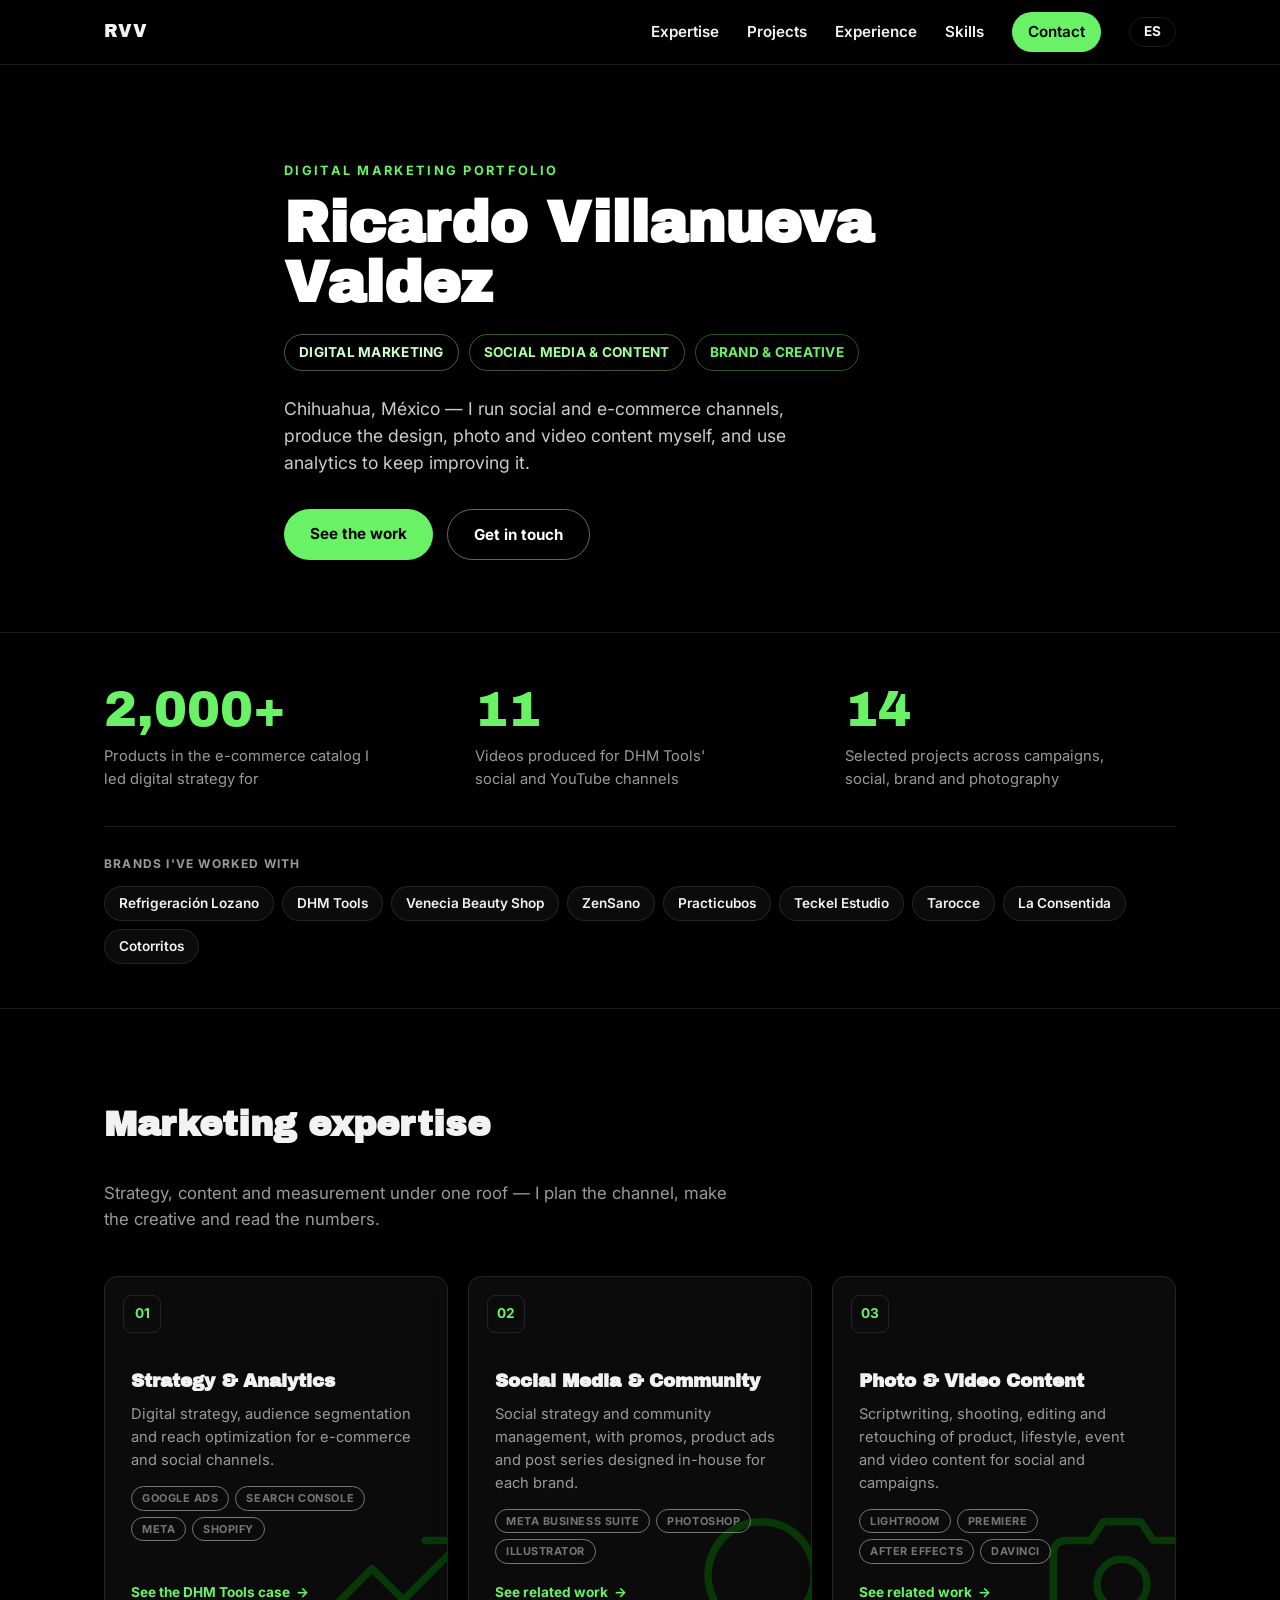
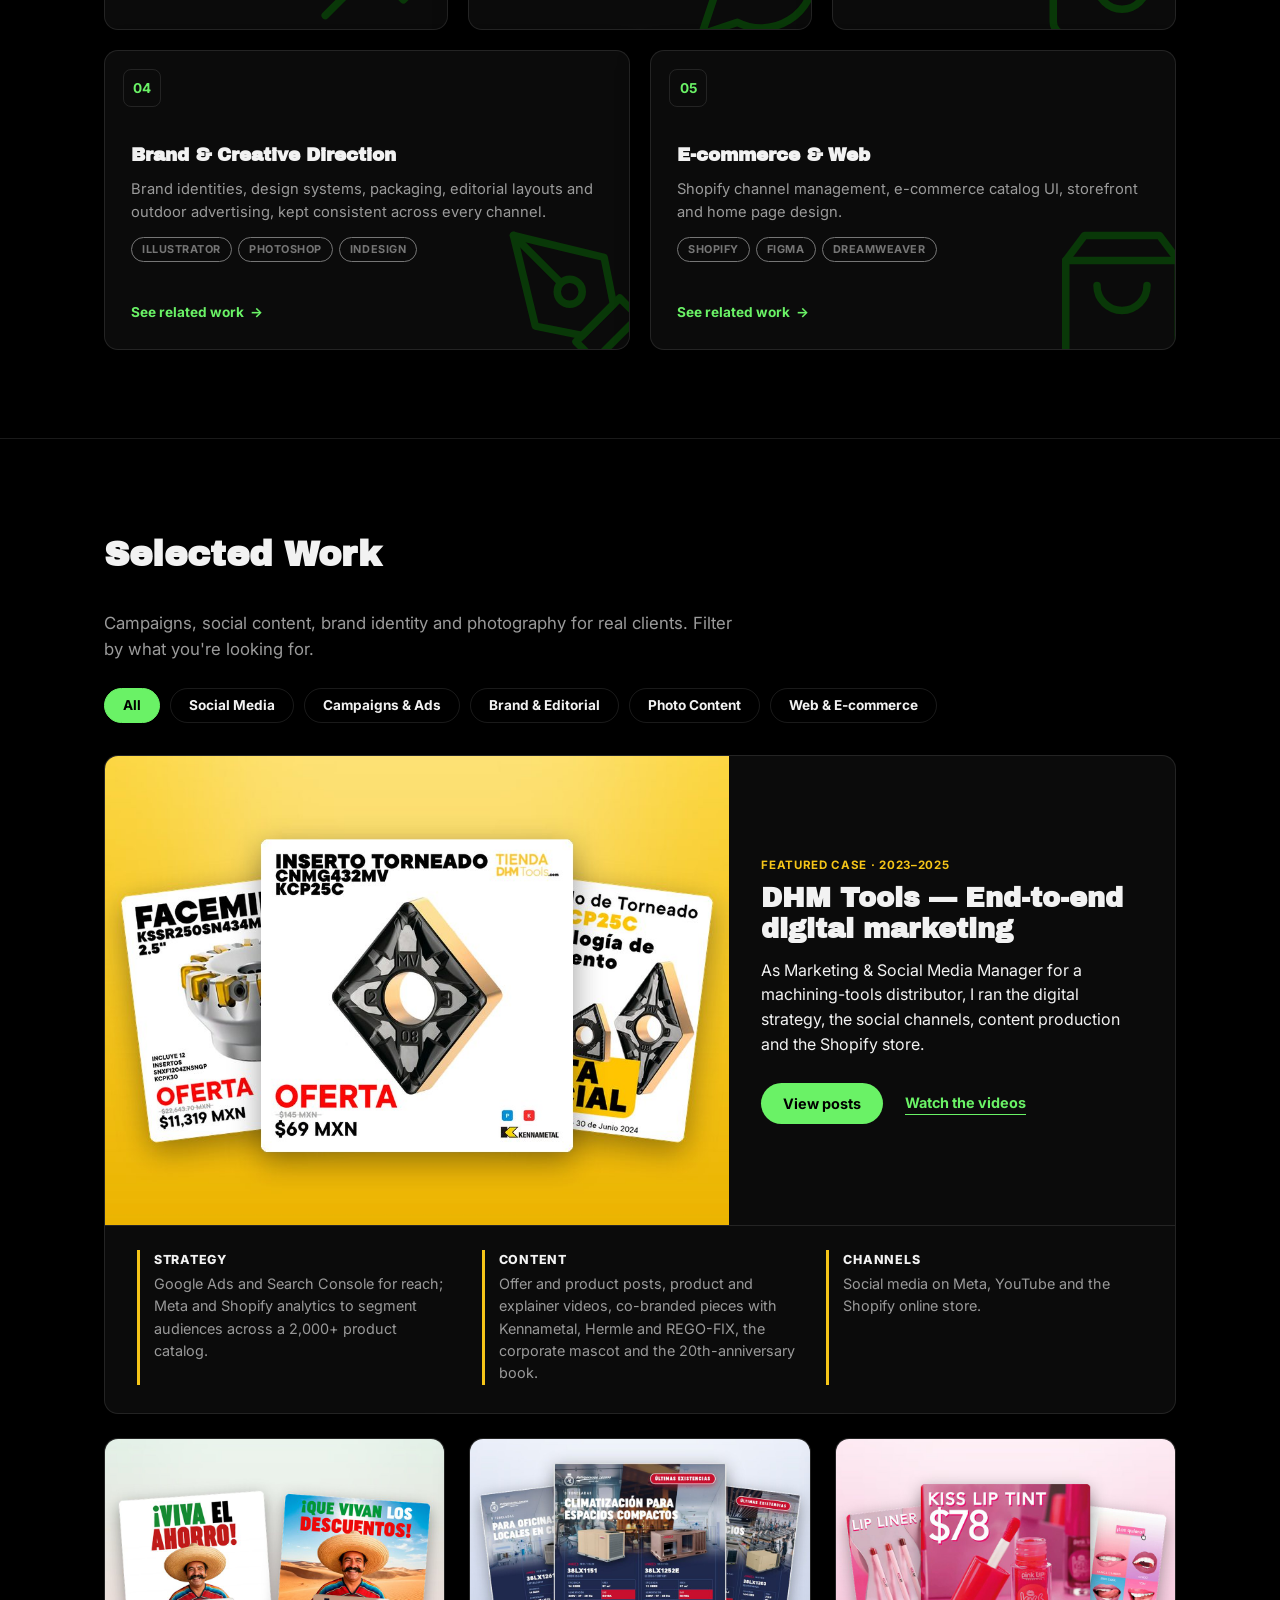
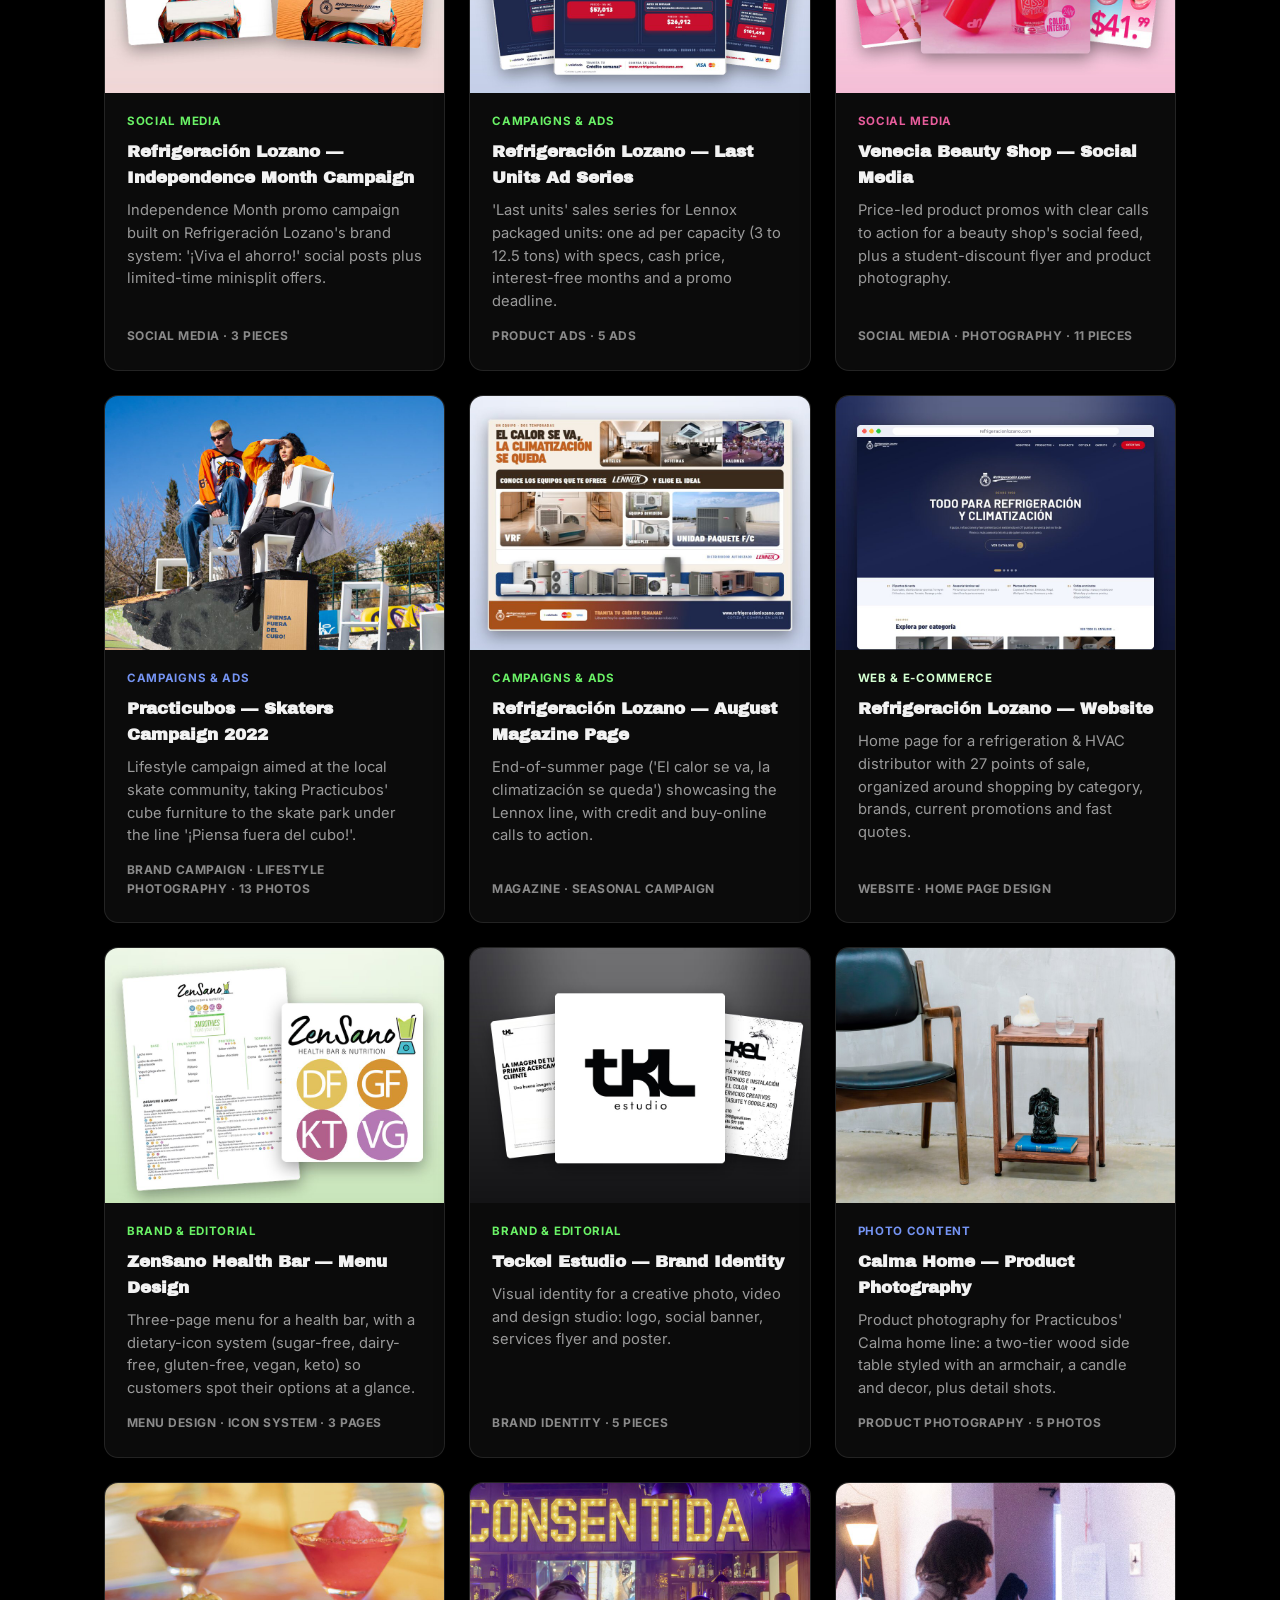
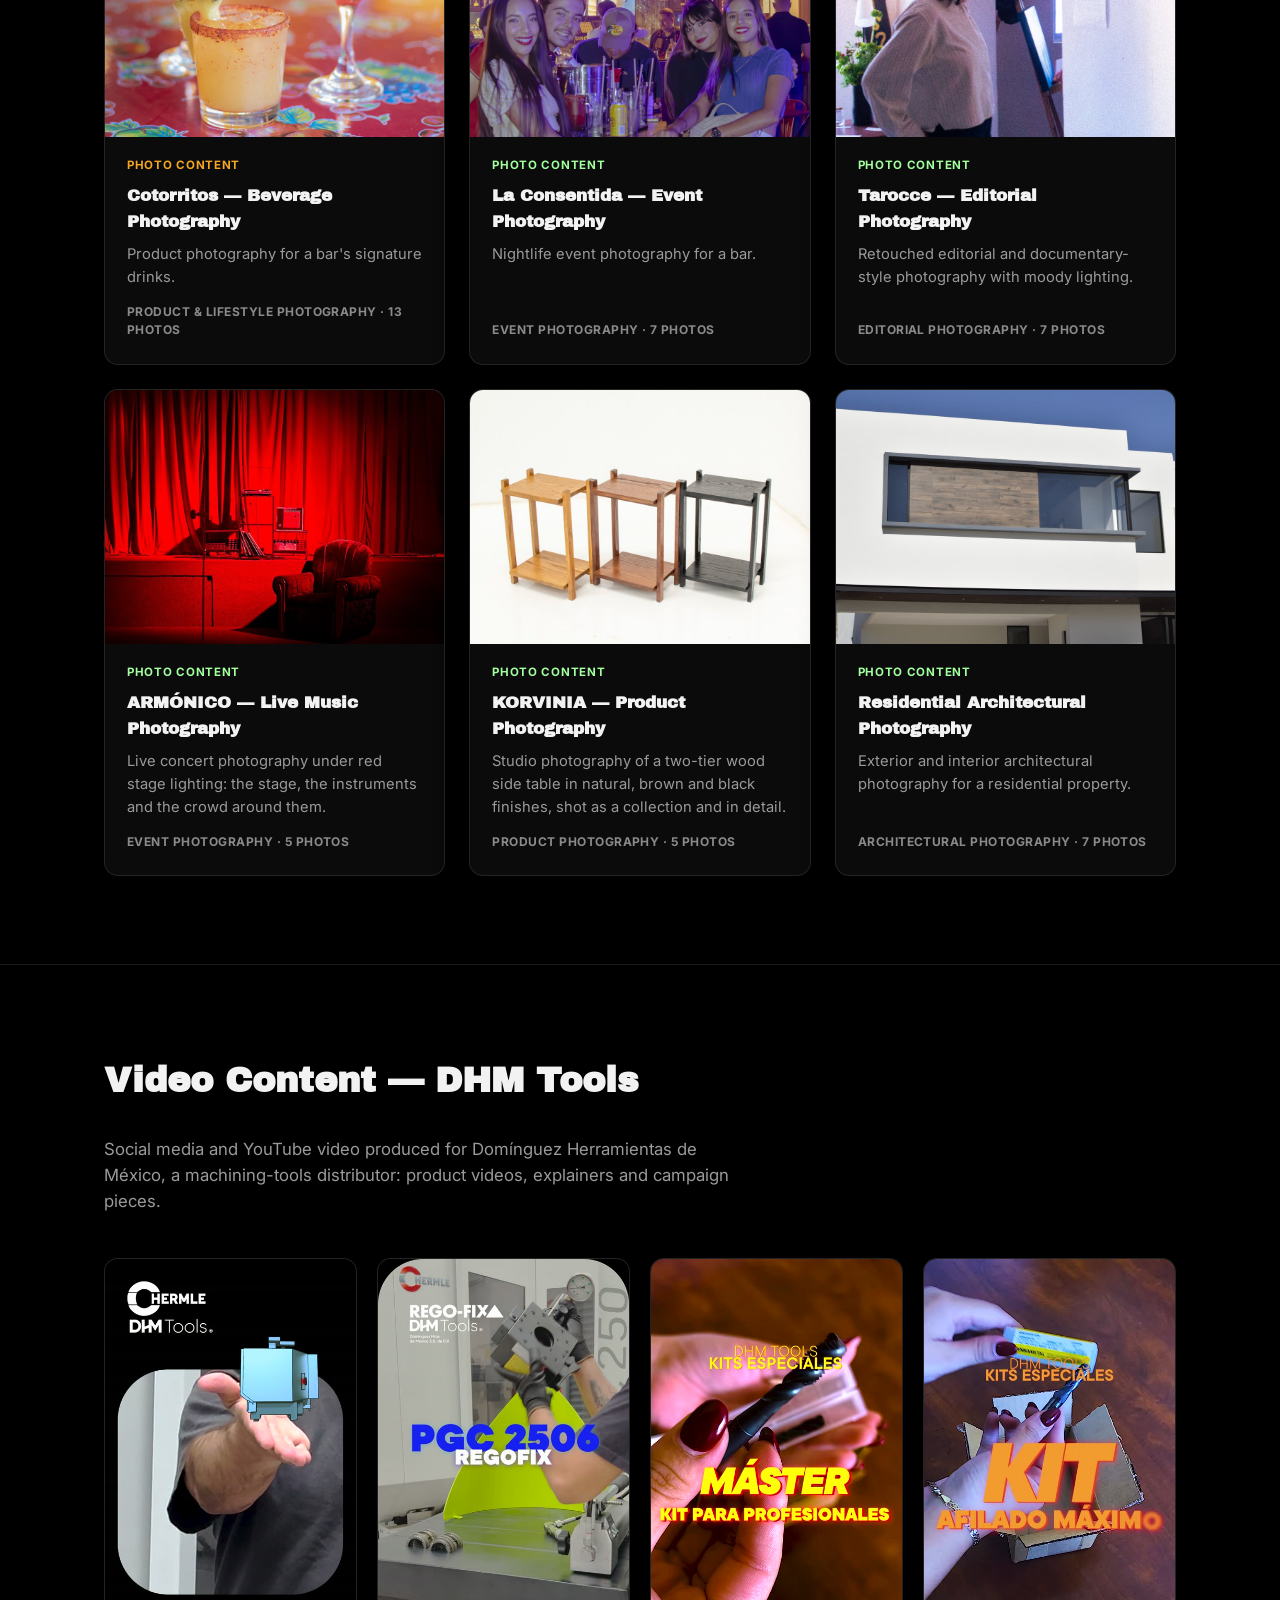
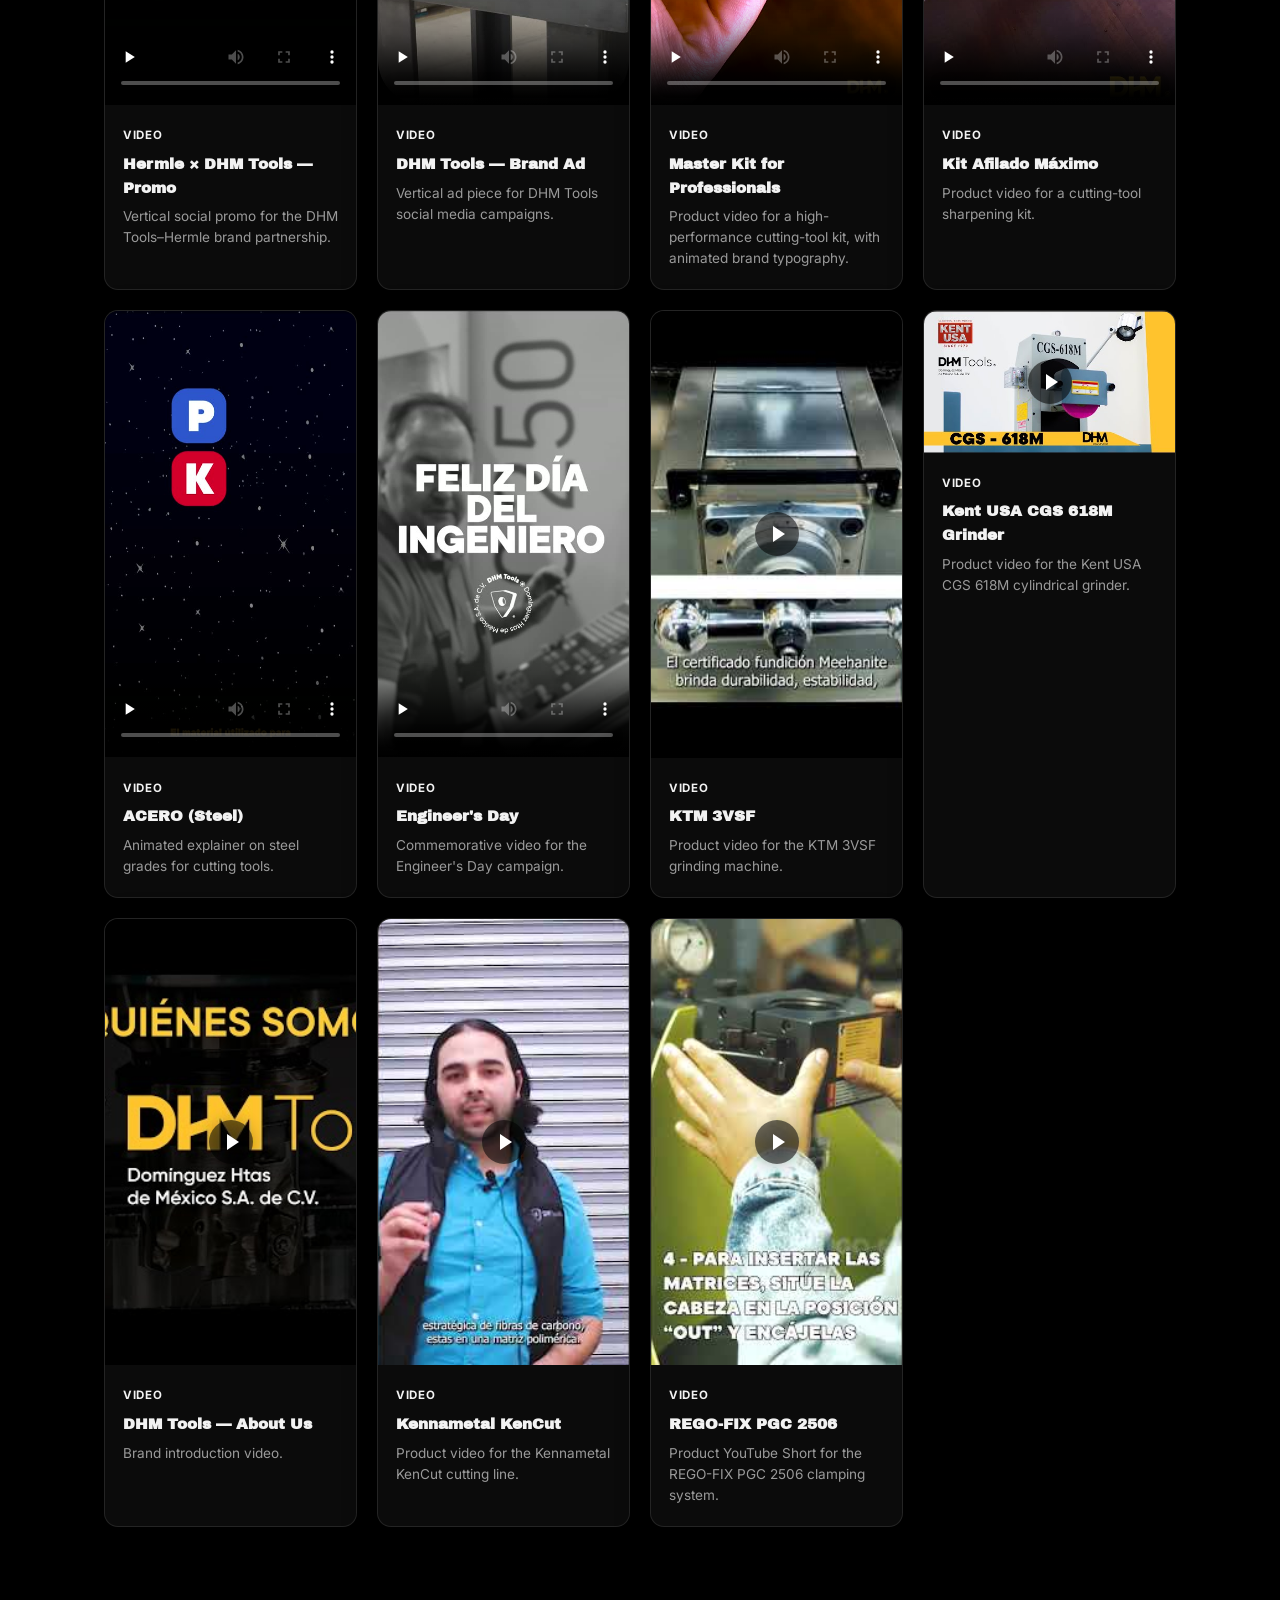
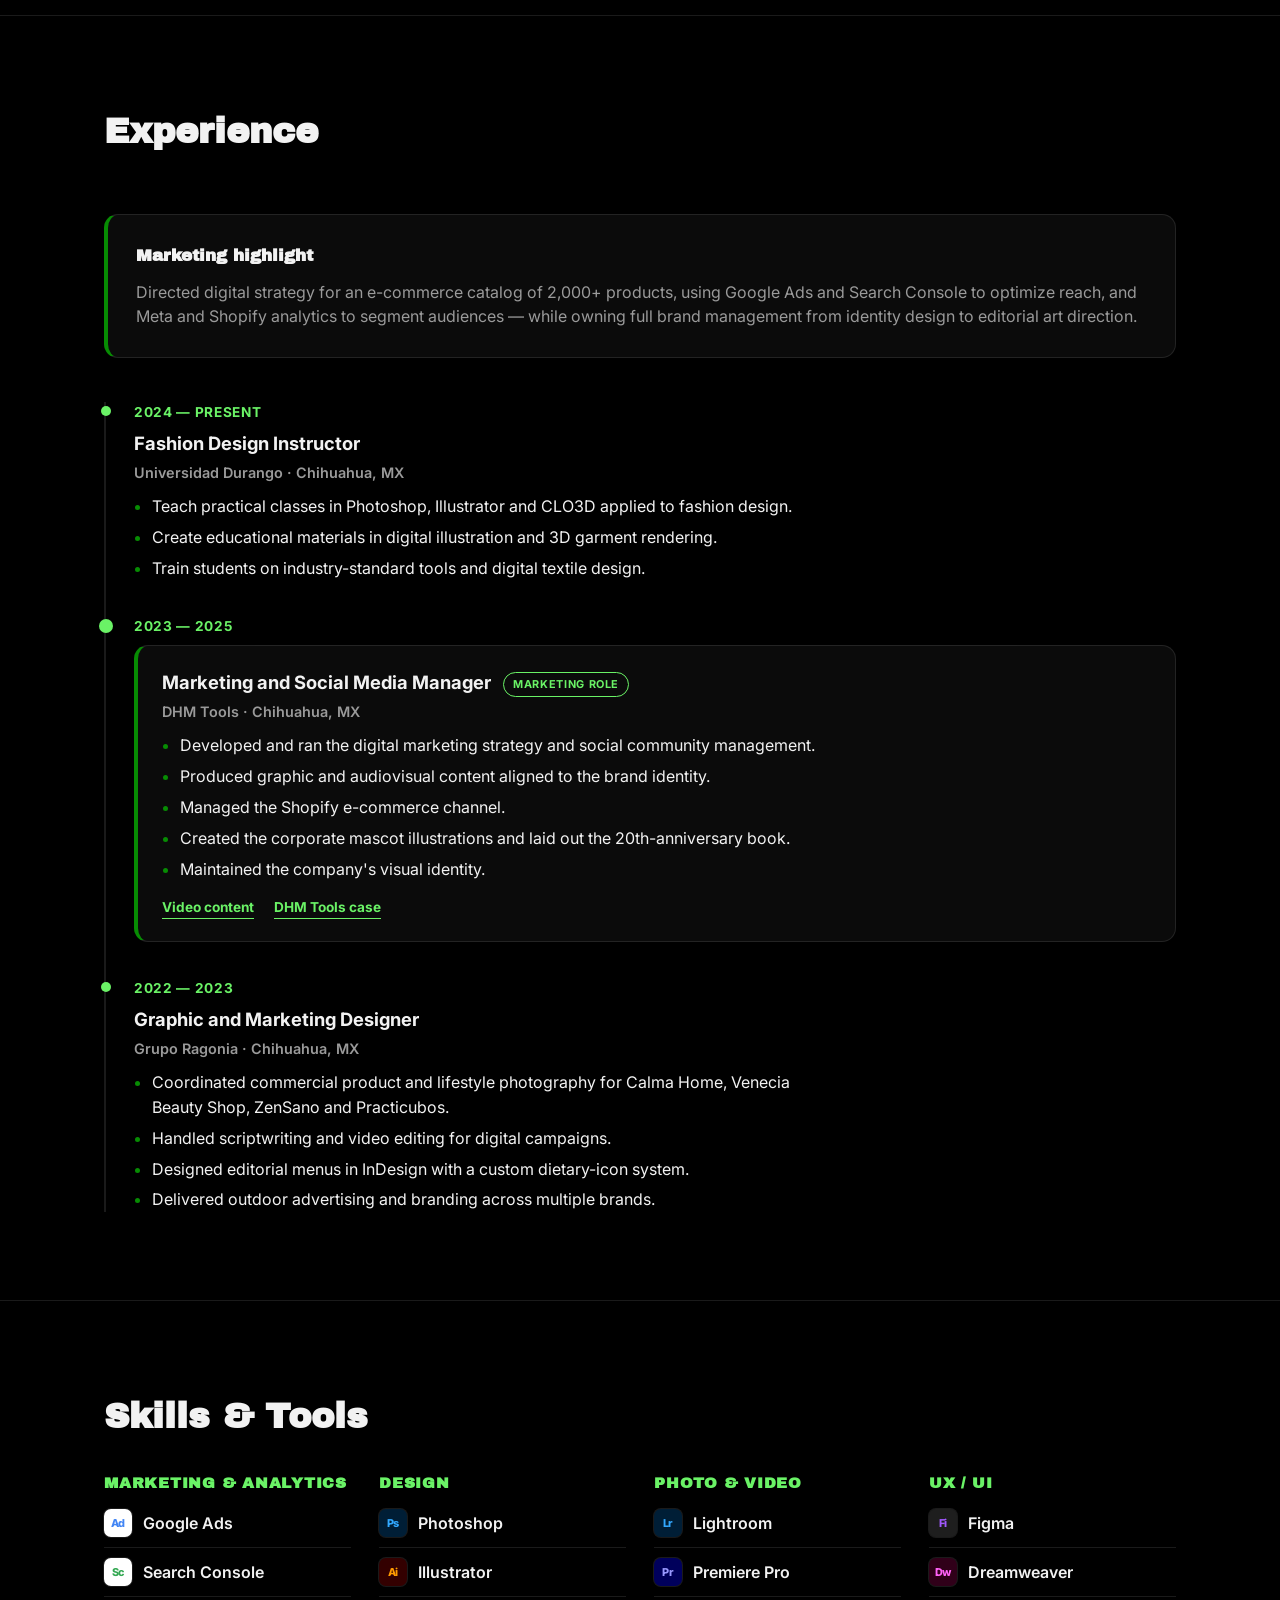
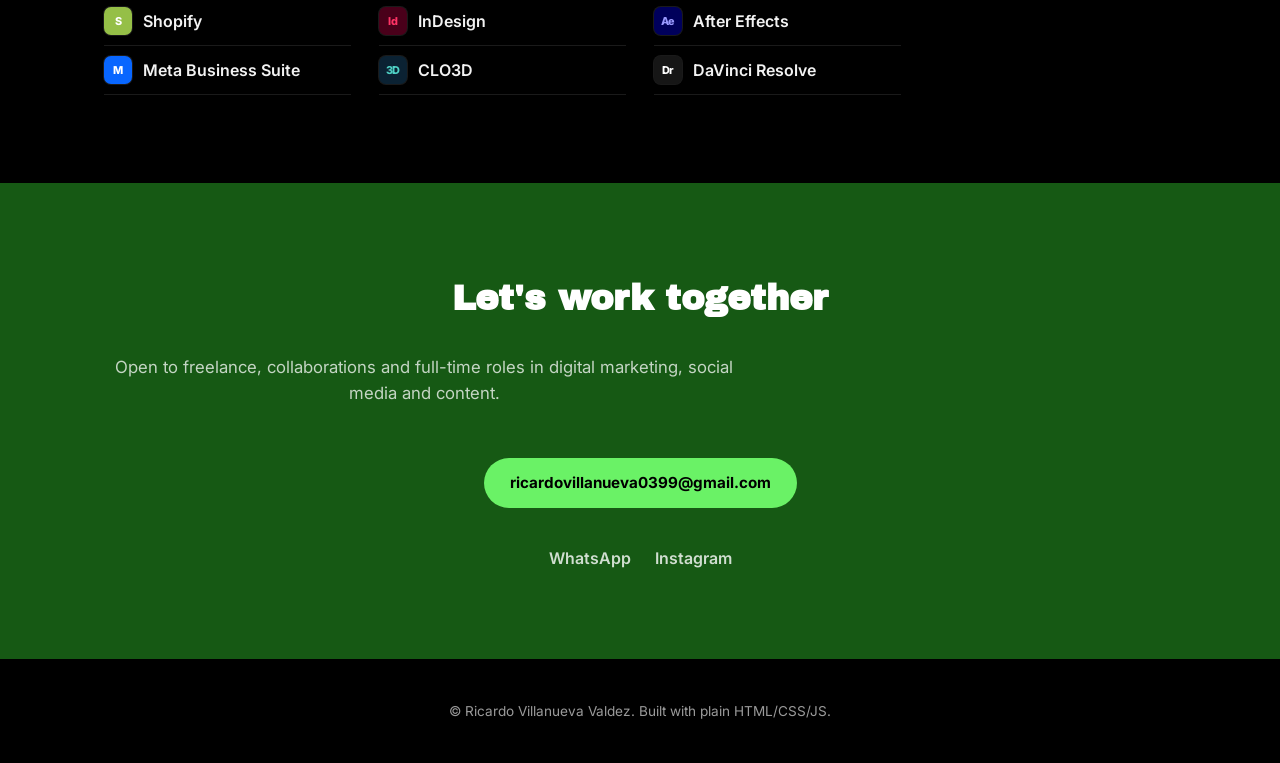
==== index.html @ a1b95da6 "Move the site to a pure black base with the greens as accents - Page, hero, nav and cards sit on #00" ====
<!DOCTYPE html>
<html lang="en">
<head>
<meta charset="UTF-8">
<meta name="viewport" content="width=device-width, initial-scale=1.0">
<meta name="theme-color" content="#000000">
<title>Ricardo Villanueva Valdez — Digital Marketing &amp; Content</title>
<meta name="description" content="Digital marketing portfolio of Ricardo Villanueva Valdez: strategy, social media, content production and brand design for brands in Chihuahua, México.">
<meta property="og:type" content="website">
<meta property="og:title" content="Ricardo Villanueva Valdez — Digital Marketing &amp; Content">
<meta property="og:description" content="Strategy, social media, content production and brand design — planned, created and measured in-house.">
<link rel="preconnect" href="https://fonts.googleapis.com">
<link rel="preconnect" href="https://fonts.gstatic.com" crossorigin>
<link href="https://fonts.googleapis.com/css2?family=Archivo+Black&family=Inter:wght@400;500;600;700&display=swap" rel="stylesheet">
<link rel="stylesheet" href="styles.css">
</head>
<body>

<header class="nav" id="nav">
  <div class="wrap nav-inner">
    <a href="#top" class="logo">RVV</a>
    <button class="nav-toggle" id="navToggle" aria-label="Menu" aria-expanded="false">
      <span></span><span></span><span></span>
    </button>
    <nav class="nav-links" id="navLinks">
      <a href="#expertise" data-i18n="nav.expertise">Expertise</a>
      <a href="#projects" data-i18n="nav.projects">Projects</a>
      <a href="#about" data-i18n="nav.about">Experience</a>
      <a href="#skills" data-i18n="nav.skills">Skills</a>
      <a href="#contact" class="nav-cta" data-i18n="nav.contact">Contact</a>
      <button class="lang-toggle" id="langToggle" type="button" aria-label="Switch language">ES</button>
    </nav>
  </div>
</header>

<main id="top">

  <section class="hero">
    <div class="wrap hero-inner">
      <p class="eyebrow" data-i18n="hero.eyebrow">Digital Marketing Portfolio</p>
      <h1>Ricardo Villanueva Valdez</h1>
      <div class="tags">
        <span class="tag tag--pale" data-i18n="hero.tag1">Digital Marketing</span>
        <span class="tag tag--mint" data-i18n="hero.tag2">Social Media &amp; Content</span>
        <span class="tag tag--neon" data-i18n="hero.tag3">Brand &amp; Creative</span>
      </div>
      <p class="hero-sub" data-i18n="hero.sub">Chihuahua, México — I run social and e-commerce channels, produce the design, photo and video content myself, and use analytics to keep improving it.</p>
      <div class="hero-actions">
        <a href="#projects" class="btn btn-primary" data-i18n="hero.cta1">See the work</a>
        <a href="#contact" class="btn btn-ghost" data-i18n="hero.cta2">Get in touch</a>
      </div>
    </div>
  </section>

  <section class="proof" aria-label="Highlights">
    <div class="wrap">
      <div class="stats">
        <div class="stat">
          <span class="stat-num">2,000+</span>
          <p class="stat-label" data-i18n="proof.stat1">Products in the e-commerce catalog I led digital strategy for</p>
        </div>
        <div class="stat">
          <span class="stat-num" data-count=".video-card">11</span>
          <p class="stat-label" data-i18n="proof.stat2">Videos produced for DHM Tools' social and YouTube channels</p>
        </div>
        <div class="stat">
          <span class="stat-num" data-count=".project">14</span>
          <p class="stat-label" data-i18n="proof.stat3">Selected projects across campaigns, social, brand and photography</p>
        </div>
      </div>
      <div class="brands">
        <span class="brands-label" data-i18n="proof.brands">Brands I've worked with</span>
        <ul class="brands-list">
          <li>Refrigeración Lozano</li>
          <li>DHM Tools</li>
          <li>Venecia Beauty Shop</li>
          <li>ZenSano</li>
          <li>Practicubos</li>
          <li>Teckel Estudio</li>
          <li>Tarocce</li>
          <li>La Consentida</li>
          <li>Cotorritos</li>
        </ul>
      </div>
    </div>
  </section>

  <section id="expertise" class="section">
    <div class="wrap">
      <h2 class="section-title" data-i18n="expertise.title">Marketing expertise</h2>
      <p class="section-sub" data-i18n="expertise.sub">Strategy, content and measurement under one roof — I plan the channel, make the creative and read the numbers.</p>

      <div class="grid grid-work">
        <article class="card">
          <div class="card-decor" aria-hidden="true">
            <svg viewBox="0 0 24 24" fill="none" stroke="currentColor" stroke-width="1.2" stroke-linecap="round" stroke-linejoin="round">
              <polyline points="23 6 13.5 15.5 8.5 10.5 1 18"/><polyline points="17 6 23 6 23 12"/>
            </svg>
          </div>
          <div class="card-media" aria-hidden="true"><span class="card-icon">01</span></div>
          <h3 data-i18n="expertise.p1.title">Strategy &amp; Analytics</h3>
          <p data-i18n="expertise.p1.desc">Digital strategy, audience segmentation and reach optimization for e-commerce and social channels.</p>
          <p class="card-tools"><span>Google Ads</span><span>Search Console</span><span>Meta</span><span>Shopify</span></p>
          <a class="card-link" href="#case-dhm" data-filter-link="all" data-i18n="expertise.linkCase">See the DHM Tools case</a>
        </article>

        <article class="card">
          <div class="card-decor" aria-hidden="true">
            <svg viewBox="0 0 24 24" fill="none" stroke="currentColor" stroke-width="1.2" stroke-linecap="round" stroke-linejoin="round">
              <path d="M21 11.5a8.38 8.38 0 0 1-.9 3.8 8.5 8.5 0 0 1-7.6 4.7 8.38 8.38 0 0 1-3.8-.9L3 21l1.9-5.7a8.38 8.38 0 0 1-.9-3.8 8.5 8.5 0 0 1 4.7-7.6 8.38 8.38 0 0 1 3.8-.9h.5a8.48 8.48 0 0 1 8 8v.5z"/>
            </svg>
          </div>
          <div class="card-media" aria-hidden="true"><span class="card-icon">02</span></div>
          <h3 data-i18n="expertise.p2.title">Social Media &amp; Community</h3>
          <p data-i18n="expertise.p2.desc">Social strategy and community management, with promos, product ads and post series designed in-house for each brand.</p>
          <p class="card-tools"><span>Meta Business Suite</span><span>Photoshop</span><span>Illustrator</span></p>
          <a class="card-link" href="#projects" data-filter-link="social" data-i18n="expertise.link">See related work</a>
        </article>

        <article class="card">
          <div class="card-decor" aria-hidden="true">
            <svg viewBox="0 0 24 24" fill="none" stroke="currentColor" stroke-width="1.2" stroke-linecap="round" stroke-linejoin="round">
              <path d="M23 19a2 2 0 0 1-2 2H3a2 2 0 0 1-2-2V8a2 2 0 0 1 2-2h4l2-3h6l2 3h4a2 2 0 0 1 2 2z"/><circle cx="12" cy="13" r="4"/>
            </svg>
          </div>
          <div class="card-media" aria-hidden="true"><span class="card-icon">03</span></div>
          <h3 data-i18n="expertise.p3.title">Photo &amp; Video Content</h3>
          <p data-i18n="expertise.p3.desc">Scriptwriting, shooting, editing and retouching of product, lifestyle, event and video content for social and campaigns.</p>
          <p class="card-tools"><span>Lightroom</span><span>Premiere</span><span>After Effects</span><span>DaVinci</span></p>
          <a class="card-link" href="#projects" data-filter-link="content" data-i18n="expertise.link">See related work</a>
        </article>

        <article class="card">
          <div class="card-decor" aria-hidden="true">
            <svg viewBox="0 0 24 24" fill="none" stroke="currentColor" stroke-width="1.2" stroke-linecap="round" stroke-linejoin="round">
              <path d="M12 19l7-7 3 3-7 7-3-3z"/><path d="M18 13l-1.5-7.5L2 2l3.5 14.5L13 18l5-5z"/><path d="M2 2l7.586 7.586"/><circle cx="11" cy="11" r="2"/>
            </svg>
          </div>
          <div class="card-media" aria-hidden="true"><span class="card-icon">04</span></div>
          <h3 data-i18n="expertise.p4.title">Brand &amp; Creative Direction</h3>
          <p data-i18n="expertise.p4.desc">Brand identities, design systems, packaging, editorial layouts and outdoor advertising, kept consistent across every channel.</p>
          <p class="card-tools"><span>Illustrator</span><span>Photoshop</span><span>InDesign</span></p>
          <a class="card-link" href="#projects" data-filter-link="brand" data-i18n="expertise.link">See related work</a>
        </article>

        <article class="card">
          <div class="card-decor" aria-hidden="true">
            <svg viewBox="0 0 24 24" fill="none" stroke="currentColor" stroke-width="1.2" stroke-linecap="round" stroke-linejoin="round">
              <path d="M6 2L3 6v14a2 2 0 0 0 2 2h14a2 2 0 0 0 2-2V6l-3-4z"/><line x1="3" y1="6" x2="21" y2="6"/><path d="M16 10a4 4 0 0 1-8 0"/>
            </svg>
          </div>
          <div class="card-media" aria-hidden="true"><span class="card-icon">05</span></div>
          <h3 data-i18n="expertise.p5.title">E-commerce &amp; Web</h3>
          <p data-i18n="expertise.p5.desc">Shopify channel management, e-commerce catalog UI, storefront and home page design.</p>
          <p class="card-tools"><span>Shopify</span><span>Figma</span><span>Dreamweaver</span></p>
          <a class="card-link" href="#projects" data-filter-link="web" data-i18n="expertise.link">See related work</a>
        </article>
      </div>
    </div>
  </section>

  <section id="projects" class="section section--alt">
    <div class="wrap">
      <h2 class="section-title" data-i18n="projects.title">Selected Work</h2>
      <p class="section-sub" data-i18n="projects.sub">Campaigns, social content, brand identity and photography for real clients. Filter by what you're looking for.</p>

      <div class="filters" id="projectFilters" role="group" aria-label="Filter projects">
        <button type="button" class="filter-btn is-active" data-filter="all" aria-pressed="true" data-i18n="filter.all">All</button>
        <button type="button" class="filter-btn" data-filter="social" aria-pressed="false" data-i18n="topic.social">Social Media</button>
        <button type="button" class="filter-btn" data-filter="campaign" aria-pressed="false" data-i18n="topic.campaign">Campaigns &amp; Ads</button>
        <button type="button" class="filter-btn" data-filter="brand" aria-pressed="false" data-i18n="topic.brand">Brand &amp; Editorial</button>
        <button type="button" class="filter-btn" data-filter="content" aria-pressed="false" data-i18n="topic.content">Photo Content</button>
        <button type="button" class="filter-btn" data-filter="web" aria-pressed="false" data-i18n="topic.web">Web &amp; E-commerce</button>
      </div>

      <div class="grid-projects" id="projectGrid">
        <article class="project project--featured" id="case-dhm" data-topic="social" data-cat="Graphic Design" data-brand="dhm">
          <a class="project-media" data-gallery="dhmDesign" href="assets/img/dhm-design-3-full.jpg" target="_blank" rel="noopener" title="Ver galería">
            <img src="assets/img/dhm-cover.jpg" alt="DHM Tools — posts de ofertas y producto para redes sociales" loading="lazy">
            <span class="gallery-badge" aria-hidden="true"></span>
          </a>
          <div class="project-body">
            <span class="project-tag" data-i18n="case.eyebrow">Featured case · 2023–2025</span>
            <h3 data-i18n="case.title">DHM Tools — End-to-end digital marketing</h3>
            <p data-i18n="case.intro">As Marketing &amp; Social Media Manager for a machining-tools distributor, I ran the digital strategy, the social channels, content production and the Shopify store.</p>
            <div class="case-actions">
              <button type="button" class="case-btn" data-open-gallery="dhmDesign" data-i18n="case.viewPosts">View posts</button>
              <a class="case-link" href="#video-reel" data-i18n="case.watchVideos">Watch the videos</a>
            </div>
          </div>
          <dl class="case-points">
            <div>
              <dt data-i18n="case.strategy.title">Strategy</dt>
              <dd data-i18n="case.strategy.desc">Google Ads and Search Console for reach; Meta and Shopify analytics to segment audiences across a 2,000+ product catalog.</dd>
            </div>
            <div>
              <dt data-i18n="case.content.title">Content</dt>
              <dd data-i18n="case.content.desc">Offer and product posts, product and explainer videos, co-branded pieces with Kennametal, Hermle and REGO-FIX, the corporate mascot and the 20th-anniversary book.</dd>
            </div>
            <div>
              <dt data-i18n="case.channels.title">Channels</dt>
              <dd data-i18n="case.channels.desc">Social media on Meta, YouTube and the Shopify online store.</dd>
            </div>
          </dl>
        </article>

        <article class="project" data-topic="social" data-cat="Graphic Design">
          <a class="project-media" data-gallery="lozanoMesPatrio" href="assets/img/lozano-mes-patrio-2-full.jpg" target="_blank" rel="noopener" title="Ver galería">
            <img src="assets/img/mes-patrio-cover.jpg" alt="Refrigeración Lozano — posts de la campaña Mes Patrio" loading="lazy">
            <span class="gallery-badge" aria-hidden="true"></span>
          </a>
          <div class="project-body">
            <span class="project-tag" data-i18n="topic.social">Social Media</span>
            <h3 data-i18n="projects.lozanoMesPatrio.title">Refrigeración Lozano — Independence Month Campaign</h3>
            <p data-i18n="projects.lozanoMesPatrio.desc">Independence Month promo campaign built on Refrigeración Lozano's brand system: '¡Viva el ahorro!' social posts plus limited-time minisplit offers.</p>
            <p class="project-meta" data-i18n="projects.lozanoMesPatrio.meta">Social media · 3 pieces</p>
          </div>
        </article>

        <article class="project" data-topic="campaign" data-cat="Graphic Design">
          <a class="project-media" data-gallery="lozanoAds" href="assets/img/lozano-anuncios-tonelaje-full.jpg" target="_blank" rel="noopener" title="Ver galería">
            <img src="assets/img/lozano-ads-cover.jpg" alt="Refrigeración Lozano — serie de anuncios por tonelaje" loading="lazy">
            <span class="gallery-badge" aria-hidden="true"></span>
          </a>
          <div class="project-body">
            <span class="project-tag" data-i18n="topic.campaign">Campaigns &amp; Ads</span>
            <h3 data-i18n="projects.lozanoAds.title">Refrigeración Lozano — Last Units Ad Series</h3>
            <p data-i18n="projects.lozanoAds.desc">'Last units' sales series for Lennox packaged units: one ad per capacity (3 to 12.5 tons) with specs, cash price, interest-free months and a promo deadline.</p>
            <p class="project-meta" data-i18n="projects.lozanoAds.meta">Product ads · 5 ads</p>
          </div>
        </article>

        <article class="project" data-topic="social content" data-cat="Graphic Design" data-brand="venecia">
          <a class="project-media" data-gallery="venecia" href="assets/img/venecia-3-full.jpg" target="_blank" rel="noopener" title="Ver galería">
            <img src="assets/img/venecia-cover.jpg" alt="Venecia Beauty Shop — promociones para redes sociales" loading="lazy">
            <span class="gallery-badge" aria-hidden="true"></span>
          </a>
          <div class="project-body">
            <span class="project-tag" data-i18n="topic.social">Social Media</span>
            <h3 data-i18n="projects.veneciaFlyer.title">Venecia Beauty Shop — Social Media</h3>
            <p data-i18n="projects.veneciaFlyer.desc">Price-led product promos with clear calls to action for a beauty shop's social feed, plus a student-discount flyer and product photography.</p>
            <p class="project-meta" data-i18n="projects.veneciaFlyer.meta">Social media · Photography · 11 pieces</p>
          </div>
        </article>

        <article class="project" data-topic="campaign content" data-cat="Photography" data-brand="practicubos">
          <a class="project-media" data-gallery="skaters" href="assets/img/skaters-8-full.jpg" target="_blank" rel="noopener" title="Ver galería">
            <img src="assets/img/skaters-cover.jpg" alt="Practicubos — campaña Skaters con muebles de cubos" loading="lazy">
            <span class="gallery-badge" aria-hidden="true"></span>
          </a>
          <div class="project-body">
            <span class="project-tag" data-i18n="topic.campaign">Campaigns &amp; Ads</span>
            <h3 data-i18n="projects.skaters.title">Practicubos — Skaters Campaign 2022</h3>
            <p data-i18n="projects.skaters.desc">Lifestyle campaign aimed at the local skate community, taking Practicubos' cube furniture to the skate park under the line '¡Piensa fuera del cubo!'.</p>
            <p class="project-meta" data-i18n="projects.skaters.meta">Brand campaign · Lifestyle photography · 13 photos</p>
          </div>
        </article>

        <article class="project" data-topic="campaign" data-cat="Graphic Design">
          <a class="project-media" data-gallery="lozanoCatalog" href="assets/img/lozano-revista-agosto-full.jpg" target="_blank" rel="noopener" title="Ver galería">
            <img src="assets/img/lozano-catalog-cover.jpg" alt="Refrigeración Lozano — página de revista de agosto" loading="lazy">
            <span class="gallery-badge" aria-hidden="true"></span>
          </a>
          <div class="project-body">
            <span class="project-tag" data-i18n="topic.campaign">Campaigns &amp; Ads</span>
            <h3 data-i18n="projects.lozanoCatalog.title">Refrigeración Lozano — August Magazine Page</h3>
            <p data-i18n="projects.lozanoCatalog.desc">End-of-summer page ('El calor se va, la climatización se queda') showcasing the Lennox line, with credit and buy-online calls to action.</p>
            <p class="project-meta" data-i18n="projects.lozanoCatalog.meta">Magazine · Seasonal campaign</p>
          </div>
        </article>

        <article class="project" data-topic="web" data-cat="UX/UI">
          <a class="project-media" data-gallery="lozanoWeb" href="assets/img/lozano-inicio-web-full.jpg" target="_blank" rel="noopener" title="Ver galería">
            <img src="assets/img/lozano-web-cover.jpg" alt="Refrigeración Lozano — página de inicio del sitio web" loading="lazy">
            <span class="gallery-badge" aria-hidden="true"></span>
          </a>
          <div class="project-body">
            <span class="project-tag" data-i18n="topic.web">Web &amp; E-commerce</span>
            <h3 data-i18n="projects.lozanoWeb.title">Refrigeración Lozano — Website</h3>
            <p data-i18n="projects.lozanoWeb.desc">Home page for a refrigeration &amp; HVAC distributor with 27 points of sale, organized around shopping by category, brands, current promotions and fast quotes.</p>
            <p class="project-meta" data-i18n="projects.lozanoWeb.meta">Website · Home page design</p>
          </div>
        </article>

        <article class="project" data-topic="brand" data-cat="Graphic Design">
          <a class="project-media" data-gallery="zensano" href="assets/img/zensano-menu-full.jpg" target="_blank" rel="noopener" title="Ver galería">
            <img src="assets/img/zensano-cover.jpg" alt="ZenSano — menú y sistema de iconos" loading="lazy">
            <span class="gallery-badge" aria-hidden="true"></span>
          </a>
          <div class="project-body">
            <span class="project-tag" data-i18n="topic.brand">Brand &amp; Editorial</span>
            <h3 data-i18n="projects.zensano.title">ZenSano Health Bar — Menu Design</h3>
            <p data-i18n="projects.zensano.desc">Three-page menu for a health bar, with a dietary-icon system (sugar-free, dairy-free, gluten-free, vegan, keto) so customers spot their options at a glance.</p>
            <p class="project-meta" data-i18n="projects.zensano.meta">Menu design · Icon system · 3 pages</p>
          </div>
        </article>

        <article class="project" data-topic="brand" data-cat="Graphic Design">
          <a class="project-media" data-gallery="teckel" href="assets/img/teckel-2-full.jpg" target="_blank" rel="noopener" title="Ver galería">
            <img src="assets/img/teckel-cover.jpg" alt="Teckel Estudio — identidad de marca" loading="lazy">
            <span class="gallery-badge" aria-hidden="true"></span>
          </a>
          <div class="project-body">
            <span class="project-tag" data-i18n="topic.brand">Brand &amp; Editorial</span>
            <h3 data-i18n="projects.teckel.title">Teckel Estudio — Brand Identity</h3>
            <p data-i18n="projects.teckel.desc">Visual identity for a creative photo, video and design studio: logo, social banner, services flyer and poster.</p>
            <p class="project-meta" data-i18n="projects.teckel.meta">Brand identity · 5 pieces</p>
          </div>
        </article>

        <article class="project" data-topic="content" data-cat="Photography" data-brand="practicubos">
          <a class="project-media" data-gallery="calma" href="assets/img/calma-home-1-full.jpg" target="_blank" rel="noopener" title="Ver galería">
            <img src="assets/img/calma-home-cover.jpg" alt="Calma Home — mesa auxiliar de madera junto a un sillón" loading="lazy">
            <span class="gallery-badge" aria-hidden="true"></span>
          </a>
          <div class="project-body">
            <span class="project-tag" data-i18n="topic.content">Photo Content</span>
            <h3 data-i18n="projects.calma.title">Calma Home — Product Photography</h3>
            <p data-i18n="projects.calma.desc">Product photography for Practicubos' Calma home line: a two-tier wood side table styled with an armchair, a candle and decor, plus detail shots.</p>
            <p class="project-meta" data-i18n="projects.calma.meta">Product photography · 5 photos</p>
          </div>
        </article>

        <article class="project" data-topic="content" data-cat="Photography" data-brand="cotorritos">
          <a class="project-media" data-gallery="cotorritos" href="assets/img/cotorritos-bebidas-full.jpg" target="_blank" rel="noopener" title="Ver galería">
            <img src="assets/img/cotorritos-cover.jpg" alt="Cotorritos — fotografía de bebidas" loading="lazy">
            <span class="gallery-badge" aria-hidden="true"></span>
          </a>
          <div class="project-body">
            <span class="project-tag" data-i18n="topic.content">Photo Content</span>
            <h3 data-i18n="projects.cotorritos.title">Cotorritos — Beverage Photography</h3>
            <p data-i18n="projects.cotorritos.desc">Product photography for a bar's signature drinks.</p>
            <p class="project-meta" data-i18n="projects.cotorritos.meta">Product &amp; lifestyle photography · 13 photos</p>
          </div>
        </article>

        <article class="project" data-topic="content" data-cat="Photography">
          <a class="project-media" data-gallery="consentida" href="assets/img/consentida-evento-full.jpg" target="_blank" rel="noopener" title="Ver galería">
            <img src="assets/img/consentida-cover.jpg" alt="La Consentida — fotografía de evento" loading="lazy">
            <span class="gallery-badge" aria-hidden="true"></span>
          </a>
          <div class="project-body">
            <span class="project-tag" data-i18n="topic.content">Photo Content</span>
            <h3 data-i18n="projects.consentida.title">La Consentida — Event Photography</h3>
            <p data-i18n="projects.consentida.desc">Nightlife event photography for a bar.</p>
            <p class="project-meta" data-i18n="projects.consentida.meta">Event photography · 7 photos</p>
          </div>
        </article>

        <article class="project" data-topic="content" data-cat="Photography">
          <a class="project-media" data-gallery="tarocce" href="assets/img/tarocce-3-full.jpg" target="_blank" rel="noopener" title="Ver galería">
            <img src="assets/img/tarocce-cover.jpg" alt="Tarocce — fotografía editorial" loading="lazy">
            <span class="gallery-badge" aria-hidden="true"></span>
          </a>
          <div class="project-body">
            <span class="project-tag" data-i18n="topic.content">Photo Content</span>
            <h3 data-i18n="projects.tarocce.title">Tarocce — Editorial Photography</h3>
            <p data-i18n="projects.tarocce.desc">Retouched editorial and documentary-style photography with moody lighting.</p>
            <p class="project-meta" data-i18n="projects.tarocce.meta">Editorial photography · 7 photos</p>
          </div>
        </article>

        <article class="project" data-topic="content" data-cat="Photography">
          <a class="project-media" data-gallery="armonico" href="assets/img/armonico-9-full.jpg" target="_blank" rel="noopener" title="Ver galería">
            <img src="assets/img/armonico-escenario-cover.jpg" alt="ARMÓNICO — sillón y tornamesa frente al telón rojo del escenario" loading="lazy">
            <span class="gallery-badge" aria-hidden="true"></span>
          </a>
          <div class="project-body">
            <span class="project-tag" data-i18n="topic.content">Photo Content</span>
            <h3 data-i18n="projects.armonico.title">ARMÓNICO — Live Music Photography</h3>
            <p data-i18n="projects.armonico.desc">Live concert photography under red stage lighting: the stage, the instruments and the crowd around them.</p>
            <p class="project-meta" data-i18n="projects.armonico.meta">Event photography · 5 photos</p>
          </div>
        </article>

        <article class="project" data-topic="content" data-cat="Photography">
          <a class="project-media" data-gallery="korvinia" href="assets/img/korvinia-1-full.jpg" target="_blank" rel="noopener" title="Ver galería">
            <img src="assets/img/korvinia-cover.jpg" alt="KORVINIA — mesas auxiliares de madera en tres acabados" loading="lazy">
            <span class="gallery-badge" aria-hidden="true"></span>
          </a>
          <div class="project-body">
            <span class="project-tag" data-i18n="topic.content">Photo Content</span>
            <h3 data-i18n="projects.korvinia.title">KORVINIA — Product Photography</h3>
            <p data-i18n="projects.korvinia.desc">Studio photography of a two-tier wood side table in natural, brown and black finishes, shot as a collection and in detail.</p>
            <p class="project-meta" data-i18n="projects.korvinia.meta">Product photography · 5 photos</p>
          </div>
        </article>

        <article class="project" data-topic="content" data-cat="Photography">
          <a class="project-media" data-gallery="casas" href="assets/img/casas-2-full.jpg" target="_blank" rel="noopener" title="Ver galería">
            <img src="assets/img/casas-cover.jpg" alt="Fotografía arquitectónica residencial" loading="lazy">
            <span class="gallery-badge" aria-hidden="true"></span>
          </a>
          <div class="project-body">
            <span class="project-tag" data-i18n="topic.content">Photo Content</span>
            <h3 data-i18n="projects.casas.title">Residential Architectural Photography</h3>
            <p data-i18n="projects.casas.desc">Exterior and interior architectural photography for a residential property.</p>
            <p class="project-meta" data-i18n="projects.casas.meta">Architectural photography · 7 photos</p>
          </div>
        </article>
      </div>
    </div>
  </section>

  <div class="lightbox" id="lightbox" aria-hidden="true">
    <button class="lightbox-close" id="lightboxClose" aria-label="Close">&times;</button>
    <button class="lightbox-nav lightbox-prev" id="lightboxPrev" aria-label="Previous">&#10094;</button>
    <img class="lightbox-img" id="lightboxImg" src="" alt="">
    <p class="lightbox-caption" id="lightboxCaption"></p>
    <button class="lightbox-nav lightbox-next" id="lightboxNext" aria-label="Next">&#10095;</button>
    <div class="lightbox-counter" id="lightboxCounter"></div>
  </div>

  <section id="video-reel" class="section">
    <div class="wrap">
      <h2 class="section-title" data-i18n="videoReel.title">Video Content — DHM Tools</h2>
      <p class="section-sub" data-i18n="videoReel.sub">Social media and YouTube video produced for Domínguez Herramientas de México, a machining-tools distributor: product videos, explainers and campaign pieces.</p>

      <div class="grid-videos">
        <article class="video-card">
          <div class="video-media">
            <video controls preload="none" poster="assets/video/dhm-final-ahora-si-poster.jpg">
              <source src="assets/video/dhm-final-ahora-si.mp4" type="video/mp4">
            </video>
          </div>
          <div class="video-body">
            <span class="project-tag" data-i18n="work.card3.title">Video</span>
            <h3 data-i18n="projects.dhmHermle.title">Hermle × DHM Tools — Promo</h3>
            <p data-i18n="projects.dhmHermle.desc">Vertical social promo for the DHM Tools–Hermle brand partnership.</p>
          </div>
        </article>

        <article class="video-card">
          <div class="video-media">
            <video controls preload="none" poster="assets/video/dhm-final-publi-poster.jpg">
              <source src="assets/video/dhm-final-publi.mp4" type="video/mp4">
            </video>
          </div>
          <div class="video-body">
            <span class="project-tag" data-i18n="work.card3.title">Video</span>
            <h3 data-i18n="projects.dhmPubli.title">DHM Tools — Brand Ad</h3>
            <p data-i18n="projects.dhmPubli.desc">Vertical ad piece for DHM Tools social media campaigns.</p>
          </div>
        </article>

        <article class="video-card">
          <div class="video-media">
            <video controls preload="none" poster="assets/video/dhm-kit-profesionales-poster.jpg">
              <source src="assets/video/dhm-kit-profesionales.mp4" type="video/mp4">
            </video>
          </div>
          <div class="video-body">
            <span class="project-tag" data-i18n="work.card3.title">Video</span>
            <h3 data-i18n="projects.dhmKitPro.title">Master Kit for Professionals</h3>
            <p data-i18n="projects.dhmKitPro.desc">Product video for a high-performance cutting-tool kit, with animated brand typography.</p>
          </div>
        </article>

        <article class="video-card">
          <div class="video-media">
            <video controls preload="none" poster="assets/video/dhm-kit-afilado-maximo-poster.jpg">
              <source src="assets/video/dhm-kit-afilado-maximo.mp4" type="video/mp4">
            </video>
          </div>
          <div class="video-body">
            <span class="project-tag" data-i18n="work.card3.title">Video</span>
            <h3 data-i18n="projects.dhmKitAfilado.title">Kit Afilado Máximo</h3>
            <p data-i18n="projects.dhmKitAfilado.desc">Product video for a cutting-tool sharpening kit.</p>
          </div>
        </article>

        <article class="video-card">
          <div class="video-media">
            <video controls preload="none" poster="assets/video/dhm-acero-poster.jpg">
              <source src="assets/video/dhm-acero.mp4" type="video/mp4">
            </video>
          </div>
          <div class="video-body">
            <span class="project-tag" data-i18n="work.card3.title">Video</span>
            <h3 data-i18n="projects.dhmAcero.title">ACERO (Steel)</h3>
            <p data-i18n="projects.dhmAcero.desc">Animated explainer on steel grades for cutting tools.</p>
          </div>
        </article>

        <article class="video-card">
          <div class="video-media">
            <video controls preload="none" poster="assets/video/dhm-dia-del-ingeniero-poster.jpg">
              <source src="assets/video/dhm-dia-del-ingeniero.mp4" type="video/mp4">
            </video>
          </div>
          <div class="video-body">
            <span class="project-tag" data-i18n="work.card3.title">Video</span>
            <h3 data-i18n="projects.dhmIngeniero.title">Engineer's Day</h3>
            <p data-i18n="projects.dhmIngeniero.desc">Commemorative video for the Engineer's Day campaign.</p>
          </div>
        </article>

        <article class="video-card">
          <a class="video-media" href="https://youtu.be/N_RsyqBEWCQ" target="_blank" rel="noopener" title="Ver en YouTube">
            <img src="assets/video/dhm-yt-ktm-3vsf-poster.jpg" alt="KTM 3VSF" loading="lazy">
            <span class="play-badge" aria-hidden="true"><svg viewBox="0 0 24 24" fill="white"><circle cx="12" cy="12" r="11" fill="rgba(0,0,0,0.55)"/><path d="M10 8l6 4-6 4z" fill="white"/></svg></span>
          </a>
          <div class="video-body">
            <span class="project-tag" data-i18n="work.card3.title">Video</span>
            <h3 data-i18n="projects.dhmKtm.title">KTM 3VSF</h3>
            <p data-i18n="projects.dhmKtm.desc">Product video for the KTM 3VSF grinding machine.</p>
          </div>
        </article>

        <article class="video-card">
          <a class="video-media video-media--wide" href="https://youtu.be/oJQb-z72P_o" target="_blank" rel="noopener" title="Ver en YouTube">
            <img src="assets/video/dhm-yt-rectificadora-kent-poster.jpg" alt="Rectificadora CGS 618M de Kent USA" loading="lazy">
            <span class="play-badge" aria-hidden="true"><svg viewBox="0 0 24 24" fill="white"><circle cx="12" cy="12" r="11" fill="rgba(0,0,0,0.55)"/><path d="M10 8l6 4-6 4z" fill="white"/></svg></span>
          </a>
          <div class="video-body">
            <span class="project-tag" data-i18n="work.card3.title">Video</span>
            <h3 data-i18n="projects.dhmKent.title">Kent USA CGS 618M Grinder</h3>
            <p data-i18n="projects.dhmKent.desc">Product video for the Kent USA CGS 618M cylindrical grinder.</p>
          </div>
        </article>

        <article class="video-card">
          <a class="video-media" href="https://youtu.be/REu9yi24cR8" target="_blank" rel="noopener" title="Ver en YouTube">
            <img src="assets/video/dhm-yt-conocenos-poster.jpg" alt="DHM Tools — Conócenos" loading="lazy">
            <span class="play-badge" aria-hidden="true"><svg viewBox="0 0 24 24" fill="white"><circle cx="12" cy="12" r="11" fill="rgba(0,0,0,0.55)"/><path d="M10 8l6 4-6 4z" fill="white"/></svg></span>
          </a>
          <div class="video-body">
            <span class="project-tag" data-i18n="work.card3.title">Video</span>
            <h3 data-i18n="projects.dhmConocenos.title">DHM Tools — About Us</h3>
            <p data-i18n="projects.dhmConocenos.desc">Brand introduction video.</p>
          </div>
        </article>

        <article class="video-card">
          <a class="video-media" href="https://youtu.be/rIg2DRBKunM" target="_blank" rel="noopener" title="Ver en YouTube">
            <img src="assets/video/dhm-yt-kencut-kennametal-poster.jpg" alt="KenCut de Kennametal" loading="lazy">
            <span class="play-badge" aria-hidden="true"><svg viewBox="0 0 24 24" fill="white"><circle cx="12" cy="12" r="11" fill="rgba(0,0,0,0.55)"/><path d="M10 8l6 4-6 4z" fill="white"/></svg></span>
          </a>
          <div class="video-body">
            <span class="project-tag" data-i18n="work.card3.title">Video</span>
            <h3 data-i18n="projects.dhmKencut.title">Kennametal KenCut</h3>
            <p data-i18n="projects.dhmKencut.desc">Product video for the Kennametal KenCut cutting line.</p>
          </div>
        </article>

        <article class="video-card">
          <a class="video-media" href="https://youtube.com/shorts/HVVZ8DQklmU" target="_blank" rel="noopener" title="Ver en YouTube">
            <img src="assets/video/dhm-yt-pgc-2506-poster.jpg" alt="REGO-FIX PGC 2506" loading="lazy">
            <span class="play-badge" aria-hidden="true"><svg viewBox="0 0 24 24" fill="white"><circle cx="12" cy="12" r="11" fill="rgba(0,0,0,0.55)"/><path d="M10 8l6 4-6 4z" fill="white"/></svg></span>
          </a>
          <div class="video-body">
            <span class="project-tag" data-i18n="work.card3.title">Video</span>
            <h3 data-i18n="projects.dhmPgc.title">REGO-FIX PGC 2506</h3>
            <p data-i18n="projects.dhmPgc.desc">Product YouTube Short for the REGO-FIX PGC 2506 clamping system.</p>
          </div>
        </article>
      </div>
    </div>
  </section>

  <section id="about" class="section section--alt">
    <div class="wrap">
      <h2 class="section-title" data-i18n="about.title">Experience</h2>

      <div class="highlight-box">
        <h3 data-i18n="highlight.title">Marketing highlight</h3>
        <p data-i18n="highlight.desc">Directed digital strategy for an e-commerce catalog of 2,000+ products, using Google Ads and Search Console to optimize reach, and Meta and Shopify analytics to segment audiences — while owning full brand management from identity design to editorial art direction.</p>
      </div>

      <div class="timeline">
        <div class="timeline-item">
          <div class="timeline-date" data-i18n="exp1.date">2024 — Present</div>
          <div class="timeline-body">
            <h3 data-i18n="exp1.role">Fashion Design Instructor</h3>
            <p class="timeline-org">Universidad Durango · Chihuahua, MX</p>
            <ul class="timeline-list">
              <li data-i18n="exp1.b1">Teach practical classes in Photoshop, Illustrator and CLO3D applied to fashion design.</li>
              <li data-i18n="exp1.b2">Create educational materials in digital illustration and 3D garment rendering.</li>
              <li data-i18n="exp1.b3">Train students on industry-standard tools and digital textile design.</li>
            </ul>
          </div>
        </div>

        <div class="timeline-item timeline-item--featured">
          <div class="timeline-date">2023 — 2025</div>
          <div class="timeline-body">
            <h3><span data-i18n="exp2.role">Marketing and Social Media Manager</span> <span class="timeline-badge" data-i18n="exp.featured">Marketing role</span></h3>
            <p class="timeline-org">DHM Tools · Chihuahua, MX</p>
            <ul class="timeline-list">
              <li data-i18n="exp2.b1">Developed and ran the digital marketing strategy and social community management.</li>
              <li data-i18n="exp2.b2">Produced graphic and audiovisual content aligned to the brand identity.</li>
              <li data-i18n="exp2.b3">Managed the Shopify e-commerce channel.</li>
              <li data-i18n="exp2.b4">Created the corporate mascot illustrations and laid out the 20th-anniversary book.</li>
              <li data-i18n="exp2.b5">Maintained the company's visual identity.</li>
            </ul>
            <p class="timeline-links">
              <a href="#video-reel" data-i18n="exp2.linkVideo">Video content</a>
              <a href="#case-dhm" data-filter-link="all" data-i18n="exp2.linkWork">DHM Tools case</a>
            </p>
          </div>
        </div>

        <div class="timeline-item">
          <div class="timeline-date">2022 — 2023</div>
          <div class="timeline-body">
            <h3 data-i18n="exp3.role">Graphic and Marketing Designer</h3>
            <p class="timeline-org">Grupo Ragonia · Chihuahua, MX</p>
            <ul class="timeline-list">
              <li data-i18n="exp3.b1">Coordinated commercial product and lifestyle photography for Calma Home, Venecia Beauty Shop, ZenSano and Practicubos.</li>
              <li data-i18n="exp3.b2">Handled scriptwriting and video editing for digital campaigns.</li>
              <li data-i18n="exp3.b3">Designed editorial menus in InDesign with a custom dietary-icon system.</li>
              <li data-i18n="exp3.b4">Delivered outdoor advertising and branding across multiple brands.</li>
            </ul>
          </div>
        </div>
      </div>
    </div>
  </section>

  <section id="skills" class="section">
    <div class="wrap">
      <h2 class="section-title" data-i18n="skills.title">Skills &amp; Tools</h2>
      <div class="skills-grid">
        <div class="skill-group">
          <h3 data-i18n="skills.group4">Marketing &amp; Analytics</h3>
          <ul>
            <li><span class="tool-badge tool-badge--ads" aria-hidden="true">Ad</span>Google Ads</li>
            <li><span class="tool-badge tool-badge--sc" aria-hidden="true">Sc</span>Search Console</li>
            <li><span class="tool-badge tool-badge--shop" aria-hidden="true">S</span>Shopify</li>
            <li><span class="tool-badge tool-badge--meta" aria-hidden="true">M</span>Meta Business Suite</li>
          </ul>
        </div>
        <div class="skill-group">
          <h3 data-i18n="skills.group1">Design</h3>
          <ul>
            <li><span class="tool-badge tool-badge--ps" aria-hidden="true">Ps</span>Photoshop</li>
            <li><span class="tool-badge tool-badge--ai" aria-hidden="true">Ai</span>Illustrator</li>
            <li><span class="tool-badge tool-badge--id" aria-hidden="true">Id</span>InDesign</li>
            <li><span class="tool-badge tool-badge--clo" aria-hidden="true">3D</span>CLO3D</li>
          </ul>
        </div>
        <div class="skill-group">
          <h3 data-i18n="skills.group2">Photo &amp; Video</h3>
          <ul>
            <li><span class="tool-badge tool-badge--lr" aria-hidden="true">Lr</span>Lightroom</li>
            <li><span class="tool-badge tool-badge--pr" aria-hidden="true">Pr</span>Premiere Pro</li>
            <li><span class="tool-badge tool-badge--ae" aria-hidden="true">Ae</span>After Effects</li>
            <li><span class="tool-badge tool-badge--dr" aria-hidden="true">Dr</span>DaVinci Resolve</li>
          </ul>
        </div>
        <div class="skill-group">
          <h3 data-i18n="skills.group3">UX / UI</h3>
          <ul>
            <li><span class="tool-badge tool-badge--fi" aria-hidden="true">Fi</span>Figma</li>
            <li><span class="tool-badge tool-badge--dw" aria-hidden="true">Dw</span>Dreamweaver</li>
          </ul>
        </div>
      </div>
    </div>
  </section>

  <section id="contact" class="section section--dark">
    <div class="wrap contact-inner">
      <h2 class="section-title" data-i18n="contact.title">Let's work together</h2>
      <p class="section-sub" data-i18n="contact.sub">Open to freelance, collaborations and full-time roles in digital marketing, social media and content.</p>
      <a class="btn btn-primary" href="mailto:ricardovillanueva0399@gmail.com">ricardovillanueva0399@gmail.com</a>
      <div class="social">
        <a href="https://wa.me/526144042554" target="_blank" rel="noopener">WhatsApp</a>
        <a href="#" target="_blank" rel="noopener">Instagram</a>
      </div>
    </div>
  </section>

</main>

<footer class="footer">
  <div class="wrap">
    <p>&copy; <span id="year"></span> Ricardo Villanueva Valdez. <span data-i18n="footer.built">Built with plain HTML/CSS/JS.</span></p>
  </div>
</footer>

<script src="script.js"></script>
</body>
</html>
---- styles.css ----
:root{
  color-scheme:dark;
  --black:#000000;
  --forest:#165914;
  --green:#078C03;
  --neon:#6AF266;
  --mint:#A1FF9E;
  --pale:#D3FFD1;
  --surface:#0b0b0b;
  --ink:#f2f2f2;
  --muted:#9a9a9a;
  --border:rgba(255,255,255,0.1);
  --radius:14px;
  --shadow-sm:0 4px 14px rgba(0,0,0,0.5);
  --shadow:0 10px 30px rgba(0,0,0,0.5);
  --shadow-lg:0 24px 48px -12px rgba(0,0,0,0.7);
  --maxw:1120px;
  --ff-display:'Archivo Black', 'Inter', sans-serif;
  --ff-body:'Inter', system-ui, sans-serif;
  --ease:cubic-bezier(.16,.84,.44,1);
  --dur:.5s;
}

*,*::before,*::after{box-sizing:border-box;}
html{scroll-behavior:smooth;}
body{
  margin:0;
  font-family:var(--ff-body);
  color:var(--ink);
  background:var(--black);
  line-height:1.55;
  -webkit-font-smoothing:antialiased;
}
img{max-width:100%;display:block;}
a{color:inherit;}
[hidden]{display:none!important;}
.wrap{max-width:var(--maxw);margin:0 auto;padding:0 24px;}

/* Scroll-reveal */
.reveal{
  opacity:0;transform:translateY(28px);
  transition:opacity var(--dur) var(--ease), transform var(--dur) var(--ease);
  will-change:opacity,transform;
}
.reveal.is-visible{opacity:1;transform:translateY(0);}
.reveal-group>*:nth-child(1){transition-delay:.02s;}
.reveal-group>*:nth-child(2){transition-delay:.08s;}
.reveal-group>*:nth-child(3){transition-delay:.14s;}
.reveal-group>*:nth-child(4){transition-delay:.2s;}
.reveal-group>*:nth-child(5){transition-delay:.26s;}
.reveal-group>*:nth-child(6){transition-delay:.32s;}
.reveal-group>*:nth-child(7){transition-delay:.38s;}
.reveal-group>*:nth-child(8){transition-delay:.44s;}
.reveal-group>*:nth-child(9){transition-delay:.5s;}
.reveal-group>*:nth-child(10){transition-delay:.56s;}
.reveal-group>*:nth-child(n+11){transition-delay:.6s;}

@media (prefers-reduced-motion: reduce){
  html{scroll-behavior:auto;}
  *,*::before,*::after{animation-duration:.001ms!important;animation-iteration-count:1!important;transition-duration:.001ms!important;}
  .reveal{opacity:1!important;transform:none!important;}
}

/* Nav */
.nav{
  position:sticky;top:0;z-index:50;
  background:rgba(0,0,0,0.85);
  backdrop-filter:blur(8px);
  border-bottom:1px solid var(--border);
  box-shadow:0 0 0 rgba(0,0,0,0);
  transition:box-shadow var(--dur) var(--ease), background-color var(--dur) var(--ease);
}
.nav.nav--scrolled{
  background:rgba(0,0,0,0.96);
  box-shadow:var(--shadow-sm);
}
.nav-inner{display:flex;align-items:center;justify-content:space-between;height:64px;}
.logo{
  font-family:var(--ff-display);font-size:1.1rem;letter-spacing:0.02em;text-decoration:none;
  display:inline-block;transition:transform .3s var(--ease),color .3s var(--ease);
}
.logo:hover{transform:rotate(-4deg) scale(1.08);color:var(--neon);}
.nav-links{display:flex;align-items:center;gap:28px;}
.nav-links a{text-decoration:none;font-weight:600;font-size:0.95rem;color:var(--ink);position:relative;}
.nav-links a:not(.nav-cta)::after{
  content:'';position:absolute;left:0;right:100%;bottom:-4px;height:2px;
  background:var(--neon);transition:right var(--dur) var(--ease);
}
.nav-links a:not(.nav-cta):hover::after{right:0;}
.nav-links a.nav-cta{
  background:var(--neon);color:var(--black);padding:8px 16px;border-radius:999px;
  transition:transform .3s var(--ease), box-shadow .3s var(--ease), background-color .3s var(--ease);
}
.nav-links a.nav-cta:hover{transform:translateY(-2px);box-shadow:var(--shadow);background:var(--mint);}
.lang-toggle{
  font-family:var(--ff-body);font-weight:700;font-size:0.85rem;
  background:transparent;color:var(--ink);border:1.5px solid var(--border);
  border-radius:999px;padding:7px 14px;cursor:pointer;line-height:1;
  transition:border-color .25s var(--ease), background-color .25s var(--ease), transform .25s var(--ease);
}
.lang-toggle:hover{border-color:var(--ink);background:var(--ink);color:var(--black);transform:translateY(-1px);}
.nav-toggle{display:none;flex-direction:column;gap:5px;background:none;border:0;cursor:pointer;padding:8px;}
.nav-toggle span{width:22px;height:2px;background:var(--ink);display:block;transition:transform .3s var(--ease),opacity .3s var(--ease);}

/* Hero */
.hero{
  padding:96px 0 72px;background:var(--black);color:#fff;border-bottom:1px solid var(--border);
  position:relative;overflow:hidden;isolation:isolate;
}
.hero-inner{max-width:760px;}
.hero-inner>*{opacity:0;transform:translateY(22px);animation:heroIn .7s var(--ease) forwards;}
.hero-inner>.eyebrow{animation-delay:.05s;}
.hero-inner>h1{animation-delay:.15s;}
.hero-inner>.tags{animation-delay:.28s;}
.hero-inner>.hero-sub{animation-delay:.4s;}
.hero-inner>.hero-actions{animation-delay:.52s;}
@keyframes heroIn{to{opacity:1;transform:translateY(0);}}
.eyebrow{
  font-weight:700;text-transform:uppercase;letter-spacing:0.18em;font-size:0.8rem;
  color:var(--neon);margin:0 0 12px;
}
.hero h1{
  font-family:var(--ff-display);
  font-size:clamp(2.2rem,5.5vw,3.6rem);
  line-height:1.05;margin:0 0 20px;
}
.tags{display:flex;flex-wrap:wrap;gap:10px;margin-bottom:24px;}
.tag{
  font-weight:700;font-size:0.85rem;padding:7px 14px;border-radius:999px;
  text-transform:uppercase;letter-spacing:0.02em;
  transition:transform .3s var(--ease), box-shadow .3s var(--ease);
}
.tag:hover{transform:translateY(-3px) scale(1.04);box-shadow:var(--shadow-sm);}
.tag--pale{color:var(--pale);border:1px solid rgba(211,255,209,0.35);}
.tag--mint{color:var(--mint);border:1px solid rgba(161,255,158,0.35);}
.tag--neon{color:var(--neon);border:1px solid rgba(106,242,102,0.35);}
.hero-sub{font-size:1.1rem;color:rgba(255,255,255,0.8);max-width:560px;margin:0 0 32px;}
.hero-actions{display:flex;gap:14px;flex-wrap:wrap;}

.btn{
  display:inline-block;padding:13px 26px;border-radius:999px;font-weight:700;
  text-decoration:none;font-size:0.95rem;position:relative;overflow:hidden;isolation:isolate;
  transition:transform .3s var(--ease), box-shadow .3s var(--ease), background-color .3s var(--ease);
}
.btn::before{
  content:'';position:absolute;inset:0;z-index:-1;
  background:linear-gradient(120deg,transparent 30%,rgba(255,255,255,.35) 50%,transparent 70%);
  transform:translateX(-120%);transition:transform .6s var(--ease);
}
.btn:hover::before{transform:translateX(120%);}
.btn:hover{transform:translateY(-3px);}
.btn:active{transform:translateY(-1px) scale(.98);}
.btn-primary{background:var(--neon);color:var(--black);}
.btn-primary:hover{background:var(--mint);}
.btn-ghost{background:transparent;color:#fff;border:1.5px solid rgba(255,255,255,0.4);}
.btn-ghost:hover{background:rgba(255,255,255,.1);border-color:#fff;}

/* Sections */
.section{padding:88px 0;}
.section--alt{border-top:1px solid var(--border);border-bottom:1px solid var(--border);}
.section--dark{background:var(--forest);color:#fff;position:relative;overflow:hidden;isolation:isolate;}
.section-title{
  font-family:var(--ff-display);
  font-size:clamp(1.6rem,3.5vw,2.2rem);
  margin:0 0 12px;position:relative;display:inline-block;
}
.section-title::after{
  content:'';display:block;height:4px;width:0;border-radius:2px;margin-top:12px;
  background:var(--neon);transition:width .6s var(--ease) .1s;
}
.section-title.is-visible::after{width:64px;}
.section--dark .section-title::after{background:var(--neon);}
.section-sub{color:var(--muted);max-width:640px;margin:0 0 44px;font-size:1.05rem;}
.section--dark .section-sub{color:rgba(255,255,255,0.75);}

/* Work grid */
.grid-work{
  display:grid;grid-template-columns:repeat(6,1fr);gap:20px;
}
.grid-work .card{grid-column:span 2;min-height:300px;padding-top:76px;justify-content:flex-start;}
.grid-work .card:nth-child(n+4){grid-column:span 3;}
@media (max-width:900px){
  .grid-work{grid-template-columns:repeat(2,1fr);}
  .grid-work .card,.grid-work .card:nth-child(n+4){grid-column:span 1;}
  .grid-work .card:last-child{grid-column:span 2;}
}
@media (max-width:560px){
  .grid-work{grid-template-columns:1fr;}
  .grid-work .card:last-child{grid-column:span 1;}
}
.card{
  border-radius:var(--radius);padding:26px;color:var(--ink);min-height:220px;
  background:var(--surface);border:1px solid var(--border);
  display:flex;flex-direction:column;justify-content:flex-end;box-shadow:var(--shadow);
  position:relative;overflow:hidden;
  transition:transform var(--dur) var(--ease), box-shadow var(--dur) var(--ease), border-color var(--dur) var(--ease);
}
.card::before{
  content:'';position:absolute;inset:0;opacity:0;
  background:linear-gradient(120deg,transparent 20%,rgba(255,255,255,.16) 45%,transparent 70%);
  transform:translateX(-100%);transition:transform .7s var(--ease), opacity .3s ease;
}
.card:hover{transform:translateY(-10px) scale(1.02);box-shadow:var(--shadow-lg);border-color:rgba(106,242,102,0.45);}
.card:hover::before{transform:translateX(100%);opacity:1;}
.card h3{font-family:var(--ff-display);font-size:1.15rem;margin:14px 0 8px;}
.card p{margin:0;font-size:0.92rem;color:var(--muted);}
.card-media{position:absolute;top:18px;left:18px;}
.card-icon{
  display:inline-flex;align-items:center;justify-content:center;
  width:38px;height:38px;border-radius:8px;border:1px solid var(--border);color:var(--neon);
  font-weight:700;font-size:0.85rem;transition:transform .4s var(--ease);
}
.card:hover .card-icon{transform:rotate(-8deg) scale(1.12);}
.card-decor{
  position:absolute;right:-22px;bottom:-24px;width:150px;height:150px;
  opacity:0.35;color:var(--green);pointer-events:none;z-index:0;
  transition:transform .5s var(--ease), opacity .4s ease;
}
.card-decor svg{width:100%;height:100%;display:block;}
.card:hover .card-decor{transform:scale(1.14) rotate(-8deg);opacity:0.7;}
.card-media{z-index:1;}
.card h3,.card p{position:relative;z-index:1;}
.card .card-tools{display:flex;flex-wrap:wrap;gap:6px;margin-top:14px;}
.card-tools span{
  font-size:0.68rem;font-weight:700;letter-spacing:0.05em;text-transform:uppercase;
  padding:3px 10px;border-radius:999px;border:1px solid currentColor;opacity:0.75;
}
.card-link{
  align-self:flex-start;margin-top:auto;padding-top:18px;
  font-weight:700;font-size:0.85rem;color:var(--neon);text-decoration:none;position:relative;z-index:1;
}
.card-link::after{content:'\2192';display:inline-block;margin-left:6px;transition:transform .3s var(--ease);}
.card-link:hover::after{transform:translateX(5px);}
.card-link:focus-visible,.filter-btn:focus-visible,.timeline-links a:focus-visible{outline:2px solid currentColor;outline-offset:3px;}

/* Proof band */
.proof{border-bottom:1px solid var(--border);padding:52px 0 44px;}
.stats{display:grid;grid-template-columns:repeat(auto-fit,minmax(210px,1fr));gap:28px 40px;margin-bottom:36px;}
.stat-num{
  display:inline-block;font-family:var(--ff-display);font-size:clamp(2.3rem,5vw,3.1rem);line-height:1;
  color:var(--neon);
}
.stat-label{margin:10px 0 0;color:var(--muted);font-size:0.92rem;max-width:270px;}
.brands{
  display:flex;flex-wrap:wrap;align-items:center;gap:12px 18px;
  padding-top:28px;border-top:1px solid var(--border);
}
.brands-label{font-weight:700;font-size:0.75rem;text-transform:uppercase;letter-spacing:0.1em;color:var(--muted);}
.brands-list{list-style:none;margin:0;padding:0;display:flex;flex-wrap:wrap;gap:8px;}
.brands-list li{
  font-weight:600;font-size:0.85rem;padding:6px 14px;border-radius:999px;
  background:var(--surface);border:1px solid var(--border);
  transition:border-color .3s var(--ease), color .3s var(--ease), transform .3s var(--ease);
}
.brands-list li:hover{border-color:var(--neon);color:var(--neon);transform:translateY(-2px);}

/* Projects */
.section-sub + .filters{margin-top:-18px;}
.filters{display:flex;flex-wrap:wrap;gap:10px;margin:0 0 32px;}
.filter-btn{
  font-family:var(--ff-body);font-weight:700;font-size:0.85rem;line-height:1;
  background:transparent;color:var(--ink);border:1.5px solid var(--border);
  border-radius:999px;padding:10px 18px;cursor:pointer;
  transition:border-color .25s var(--ease), background-color .25s var(--ease), color .25s var(--ease), transform .25s var(--ease);
}
.filter-btn:hover{border-color:var(--ink);transform:translateY(-1px);}
.filter-btn.is-active{background:var(--neon);border-color:var(--neon);color:var(--black);}
.grid-projects{display:grid;grid-template-columns:repeat(auto-fit,minmax(280px,1fr));gap:24px;}
.project{
  --accent:var(--neon);
  background:var(--surface);border:1px solid var(--border);border-radius:var(--radius);overflow:hidden;box-shadow:var(--shadow);
  display:flex;flex-direction:column;position:relative;
  transition:transform var(--dur) var(--ease), box-shadow var(--dur) var(--ease), border-color var(--dur) var(--ease);
}
.project::before{
  content:'';position:absolute;top:0;left:0;right:0;height:4px;
  background:var(--accent);transform:scaleX(0);transform-origin:left;
  transition:transform .5s var(--ease);z-index:1;
}
.project:hover{transform:translateY(-8px);box-shadow:var(--shadow-lg);border-color:rgba(255,255,255,0.22);}
.project:hover::before{transform:scaleX(1);}
.project[data-cat="Photography"]{--accent:var(--mint);}
.project[data-cat="UX/UI"]{--accent:var(--pale);}
.project[data-brand="dhm"]{--accent:#F5C518;}
.project[data-brand="venecia"]{--accent:#E85D9C;}
.project[data-brand="cotorritos"]{--accent:#F5A623;}
.project[data-brand="practicubos"]{--accent:#2B5AED;--accent-ink:#7594F3;}
.project-media{display:block;position:relative;aspect-ratio:4/3;overflow:hidden;background:var(--surface);cursor:pointer;}
.project-media img{width:100%;height:100%;object-fit:cover;object-position:center;display:block;transition:transform .5s var(--ease);}
.project-media:hover img{transform:scale(1.08);}
.gallery-badge{
  position:absolute;bottom:10px;right:10px;background:rgba(0,0,0,0.75);color:#fff;
  font-weight:700;font-size:0.75rem;padding:4px 10px;border-radius:999px;
  backdrop-filter:blur(4px);opacity:0;transform:translateY(6px);
  transition:opacity .3s var(--ease), transform .3s var(--ease);
}
.gallery-badge:empty{display:none;}
.project-media:hover .gallery-badge{opacity:1;transform:translateY(0);}

/* Lightbox */
.lightbox{
  position:fixed;inset:0;background:rgba(0,0,0,0.94);z-index:300;
  display:flex;align-items:center;justify-content:center;
  opacity:0;pointer-events:none;transition:opacity .3s var(--ease);
}
.lightbox.is-open{opacity:1;pointer-events:auto;}
.lightbox-img{
  max-width:88vw;max-height:82vh;border-radius:10px;box-shadow:var(--shadow-lg);
  transform:scale(.94);transition:transform .35s var(--ease);
}
.lightbox.is-open .lightbox-img{transform:scale(1);}
.lightbox-close,.lightbox-nav{
  position:absolute;background:rgba(255,255,255,0.12);color:#fff;border:1.5px solid rgba(255,255,255,0.25);
  border-radius:50%;cursor:pointer;display:flex;align-items:center;justify-content:center;
  transition:background-color .25s ease, transform .25s var(--ease);
}
.lightbox-close:hover,.lightbox-nav:hover{background:rgba(255,255,255,0.24);}
.lightbox-close{top:20px;right:20px;width:44px;height:44px;font-size:1.4rem;line-height:1;}
.lightbox-nav{top:50%;transform:translateY(-50%);width:52px;height:52px;font-size:1.1rem;}
.lightbox-nav:hover{transform:translateY(-50%) scale(1.08);}
.lightbox-prev{left:18px;}
.lightbox-next{right:18px;}
.lightbox-caption{
  position:absolute;top:26px;left:50%;transform:translateX(-50%);max-width:70vw;margin:0;
  color:#fff;font-weight:700;font-size:0.95rem;text-align:center;
}
.lightbox-caption:empty{display:none;}
.lightbox-counter{
  position:absolute;bottom:22px;left:50%;transform:translateX(-50%);
  color:#fff;font-weight:700;font-size:0.85rem;background:rgba(255,255,255,0.12);
  padding:6px 16px;border-radius:999px;letter-spacing:0.03em;
}
@media (max-width:640px){
  .lightbox-nav{width:42px;height:42px;}
  .lightbox-prev{left:8px;}
  .lightbox-next{right:8px;}
}
.project-body{padding:20px 22px 24px;}
.project-tag{
  display:inline-block;font-weight:700;font-size:0.72rem;text-transform:uppercase;
  letter-spacing:0.06em;color:var(--accent-ink,var(--accent));margin-bottom:8px;
  transition:color .3s ease;
}
.project-body h3{font-family:var(--ff-display);font-size:1.05rem;margin:0 0 8px;}
.project-body p{margin:0;color:var(--muted);font-size:0.92rem;}
.project-body{display:flex;flex-direction:column;flex:1;}
.project-body .project-meta{
  margin-top:auto;padding-top:14px;font-size:0.75rem;font-weight:700;
  letter-spacing:0.04em;text-transform:uppercase;color:var(--ink);opacity:0.55;
}

/* Featured case study */
.project--featured{grid-column:1 / -1;display:grid;grid-template-columns:minmax(0,1.4fr) minmax(0,1fr);align-items:center;}
.project--featured .project-body{padding:28px 32px;}
.project--featured h3{font-size:clamp(1.3rem,2.4vw,1.7rem);line-height:1.15;margin-bottom:12px;}
.project--featured .project-body > p{font-size:1rem;color:var(--ink);}
.case-points{
  grid-column:1 / -1;margin:0;padding:24px 32px 28px;border-top:1px solid var(--border);
  display:grid;grid-template-columns:repeat(3,minmax(0,1fr));gap:18px 28px;
}
.case-points div{border-left:3px solid var(--accent);padding-left:14px;}
.case-points dt{font-weight:800;font-size:0.78rem;text-transform:uppercase;letter-spacing:0.06em;margin-bottom:4px;}
.case-points dd{margin:0;color:var(--muted);font-size:0.9rem;}
.case-actions{display:flex;flex-wrap:wrap;align-items:center;gap:12px 22px;margin-top:26px;}
.case-btn{
  font-family:var(--ff-body);font-weight:700;font-size:0.9rem;cursor:pointer;
  background:var(--neon);color:var(--black);border:0;border-radius:999px;padding:12px 22px;
  transition:transform .3s var(--ease), background-color .3s var(--ease);
}
.case-btn:hover{background:var(--mint);transform:translateY(-2px);}
.case-link{font-weight:700;font-size:0.9rem;color:var(--neon);text-decoration:none;border-bottom:1.5px solid currentColor;}
.case-link:hover{color:var(--pale);}
.case-btn:focus-visible,.case-link:focus-visible{outline:2px solid var(--neon);outline-offset:3px;}
@media (max-width:820px){
  .project--featured{grid-template-columns:1fr;}
  .project--featured .project-body{padding:24px 22px 22px;}
  .case-points{grid-template-columns:1fr;padding:20px 22px 26px;}
}

/* Video reel */
.grid-videos{display:grid;grid-template-columns:repeat(auto-fit,minmax(200px,1fr));gap:20px;}
.video-card{
  background:var(--surface);border:1px solid var(--border);border-radius:var(--radius);overflow:hidden;box-shadow:var(--shadow);
  display:flex;flex-direction:column;
  transition:transform var(--dur) var(--ease), box-shadow var(--dur) var(--ease), border-color var(--dur) var(--ease);
}
.video-card:hover{transform:translateY(-8px);border-color:rgba(106,242,102,0.45);}
.video-media{position:relative;aspect-ratio:9/16;background:var(--surface);overflow:hidden;}
.video-media--wide{aspect-ratio:16/9;}
.video-media video,.video-media img{width:100%;height:100%;object-fit:cover;display:block;transition:transform .5s var(--ease);}
.video-media:hover img{transform:scale(1.06);}
.play-badge{
  position:absolute;inset:0;display:flex;align-items:center;justify-content:center;pointer-events:none;
}
.play-badge svg{width:48px;height:48px;filter:drop-shadow(0 2px 8px rgba(0,0,0,0.45));animation:pulse 2.4s ease-in-out infinite;transform-origin:center;}
@keyframes pulse{0%,100%{transform:scale(1);}50%{transform:scale(1.12);}}
.video-body{padding:16px 18px 20px;}
.video-body h3{font-family:var(--ff-display);font-size:0.95rem;margin:0 0 6px;}
.video-body p{margin:0;color:var(--muted);font-size:0.85rem;}

/* Timeline */
.timeline{border-left:2px solid var(--border);padding-left:28px;display:flex;flex-direction:column;gap:36px;}
.timeline-item{position:relative;}
.timeline-item::before{
  content:'';position:absolute;left:-33px;top:4px;width:10px;height:10px;border-radius:50%;
  background:var(--neon);box-shadow:0 0 0 0 rgba(106,242,102,.5);
  transition:transform .4s var(--ease), box-shadow .4s var(--ease);
}
.timeline-item.is-visible::before{animation:dotPulse 1.6s var(--ease) .3s;}
@keyframes dotPulse{
  0%{transform:scale(.4);box-shadow:0 0 0 0 rgba(106,242,102,.6);}
  60%{box-shadow:0 0 0 10px rgba(106,242,102,0);}
  100%{transform:scale(1);box-shadow:0 0 0 0 rgba(106,242,102,0);}
}
.timeline-date{font-weight:700;font-size:0.85rem;color:var(--neon);text-transform:uppercase;letter-spacing:0.05em;margin-bottom:6px;}
.timeline-body h3{margin:0 0 4px;font-size:1.15rem;}
.timeline-org{color:var(--muted);font-weight:600;margin:0 0 10px;font-size:0.9rem;}
.timeline-body p:last-child{margin:0;color:var(--ink);max-width:680px;}
.timeline-list{margin:0;padding-left:18px;max-width:680px;}
.timeline-list li{margin:0 0 6px;}
.timeline-list li:last-child{margin-bottom:0;}
.timeline-list li::marker{color:var(--green);}
.timeline-item--featured::before{width:14px;height:14px;left:-35px;top:3px;}
.timeline-item--featured .timeline-body{
  background:var(--surface);border:1px solid var(--border);border-left:4px solid var(--green);
  border-radius:var(--radius);padding:22px 24px;margin-top:8px;
}
.timeline-badge{
  display:inline-block;vertical-align:middle;margin-left:8px;
  font-family:var(--ff-body);font-size:0.68rem;font-weight:700;text-transform:uppercase;letter-spacing:0.06em;
  padding:3px 9px;border-radius:999px;border:1px solid var(--neon);color:var(--neon);
}
.timeline-body p.timeline-links{margin:16px 0 0;display:flex;flex-wrap:wrap;gap:8px 20px;}
.timeline-links a{
  font-weight:700;font-size:0.85rem;color:var(--neon);text-decoration:none;
  border-bottom:1.5px solid currentColor;transition:color .25s var(--ease);
}
.timeline-links a:hover{color:var(--pale);}

.highlight-box{
  background:var(--surface);border:1px solid var(--border);border-left:4px solid var(--green);
  border-radius:var(--radius);padding:28px;margin-bottom:44px;
  transition:transform var(--dur) var(--ease), box-shadow var(--dur) var(--ease), border-color var(--dur) var(--ease);
}
.section-title + .highlight-box{margin-top:28px;}
.highlight-box:hover{transform:translateY(-4px);box-shadow:var(--shadow);}
.highlight-box h3{margin:0 0 10px;font-family:var(--ff-display);font-size:1.05rem;}
.highlight-box p{margin:0;color:var(--muted);}

/* Skills */
.skills-grid{display:grid;grid-template-columns:repeat(auto-fit,minmax(200px,1fr));gap:28px;}
.skill-group h3{
  font-family:var(--ff-display);font-size:0.95rem;text-transform:uppercase;letter-spacing:0.05em;
  margin:0 0 14px;color:var(--neon);
}
.skill-group ul{list-style:none;margin:0;padding:0;display:flex;flex-direction:column;gap:10px;}
.skill-group li{
  font-weight:600;padding:0 0 10px 0;border-bottom:1px solid var(--border);
  position:relative;padding-left:0;
  display:flex;align-items:center;gap:11px;
  transition:padding-left .3s var(--ease), color .3s var(--ease), border-color .3s var(--ease);
}
.tool-badge{
  display:inline-flex;align-items:center;justify-content:center;flex-shrink:0;
  width:28px;height:28px;border-radius:7px;font-weight:800;font-size:0.68rem;
  letter-spacing:-0.02em;box-shadow:0 0 0 1px var(--border);
  transition:transform .3s var(--ease);
}
.skill-group li:hover .tool-badge{transform:scale(1.1) rotate(-4deg);}
.tool-badge--ps{background:#001E36;color:#31A8FF;}
.tool-badge--lr{background:#001E36;color:#31A8FF;}
.tool-badge--ai{background:#330000;color:#FF9A00;}
.tool-badge--id{background:#49001A;color:#FF3366;}
.tool-badge--clo{background:#0b2233;color:#4FD1C5;}
.tool-badge--pr{background:#00005B;color:#9999FF;}
.tool-badge--ae{background:#00005B;color:#9999FF;}
.tool-badge--dr{background:#161616;color:#ffffff;}
.tool-badge--fi{background:#1e1e1e;color:#A259FF;}
.tool-badge--dw{background:#300019;color:#FF61F6;}
.tool-badge--ads{background:#ffffff;color:#4285F4;border:1.5px solid var(--border);}
.tool-badge--sc{background:#ffffff;color:#34A853;border:1.5px solid var(--border);}
.tool-badge--shop{background:#95BF47;color:#ffffff;}
.tool-badge--meta{background:#0866FF;color:#ffffff;}
.skill-group li::before{
  content:'';position:absolute;left:-14px;top:0;bottom:10px;width:3px;background:var(--green);
  transform:scaleY(0);transform-origin:top;transition:transform .3s var(--ease);
}
.skill-group li:hover{padding-left:14px;color:var(--neon);border-color:var(--green);}
.skill-group li:hover::before{transform:scaleY(1);}

/* Contact */
.contact-inner{text-align:center;position:relative;z-index:1;}
.contact-inner .btn-primary{margin-top:8px;}
.social{display:flex;justify-content:center;gap:24px;margin-top:32px;}
.social a{text-decoration:none;font-weight:600;color:rgba(255,255,255,0.8);position:relative;transition:color .3s ease;}
.social a::after{
  content:'';position:absolute;left:0;right:100%;bottom:-4px;height:2px;background:var(--neon);
  transition:right .35s var(--ease);
}
.social a:hover{color:#fff;}
.social a:hover::after{right:0;}

/* Footer */
.footer{padding:28px 0;text-align:center;color:var(--muted);font-size:0.85rem;}

@media (max-width:960px){
  .nav-links{gap:16px;}
}
@media (max-width:720px){
  .nav-links{
    position:absolute;top:64px;left:0;right:0;background:var(--black);
    flex-direction:column;align-items:flex-start;padding:20px 24px;gap:18px;
    border-bottom:1px solid var(--border);display:none;
  }
  .nav-links.open{display:flex;}
  .nav-toggle{display:flex;}
  .nav-links a.nav-cta,.lang-toggle{align-self:flex-start;}
}
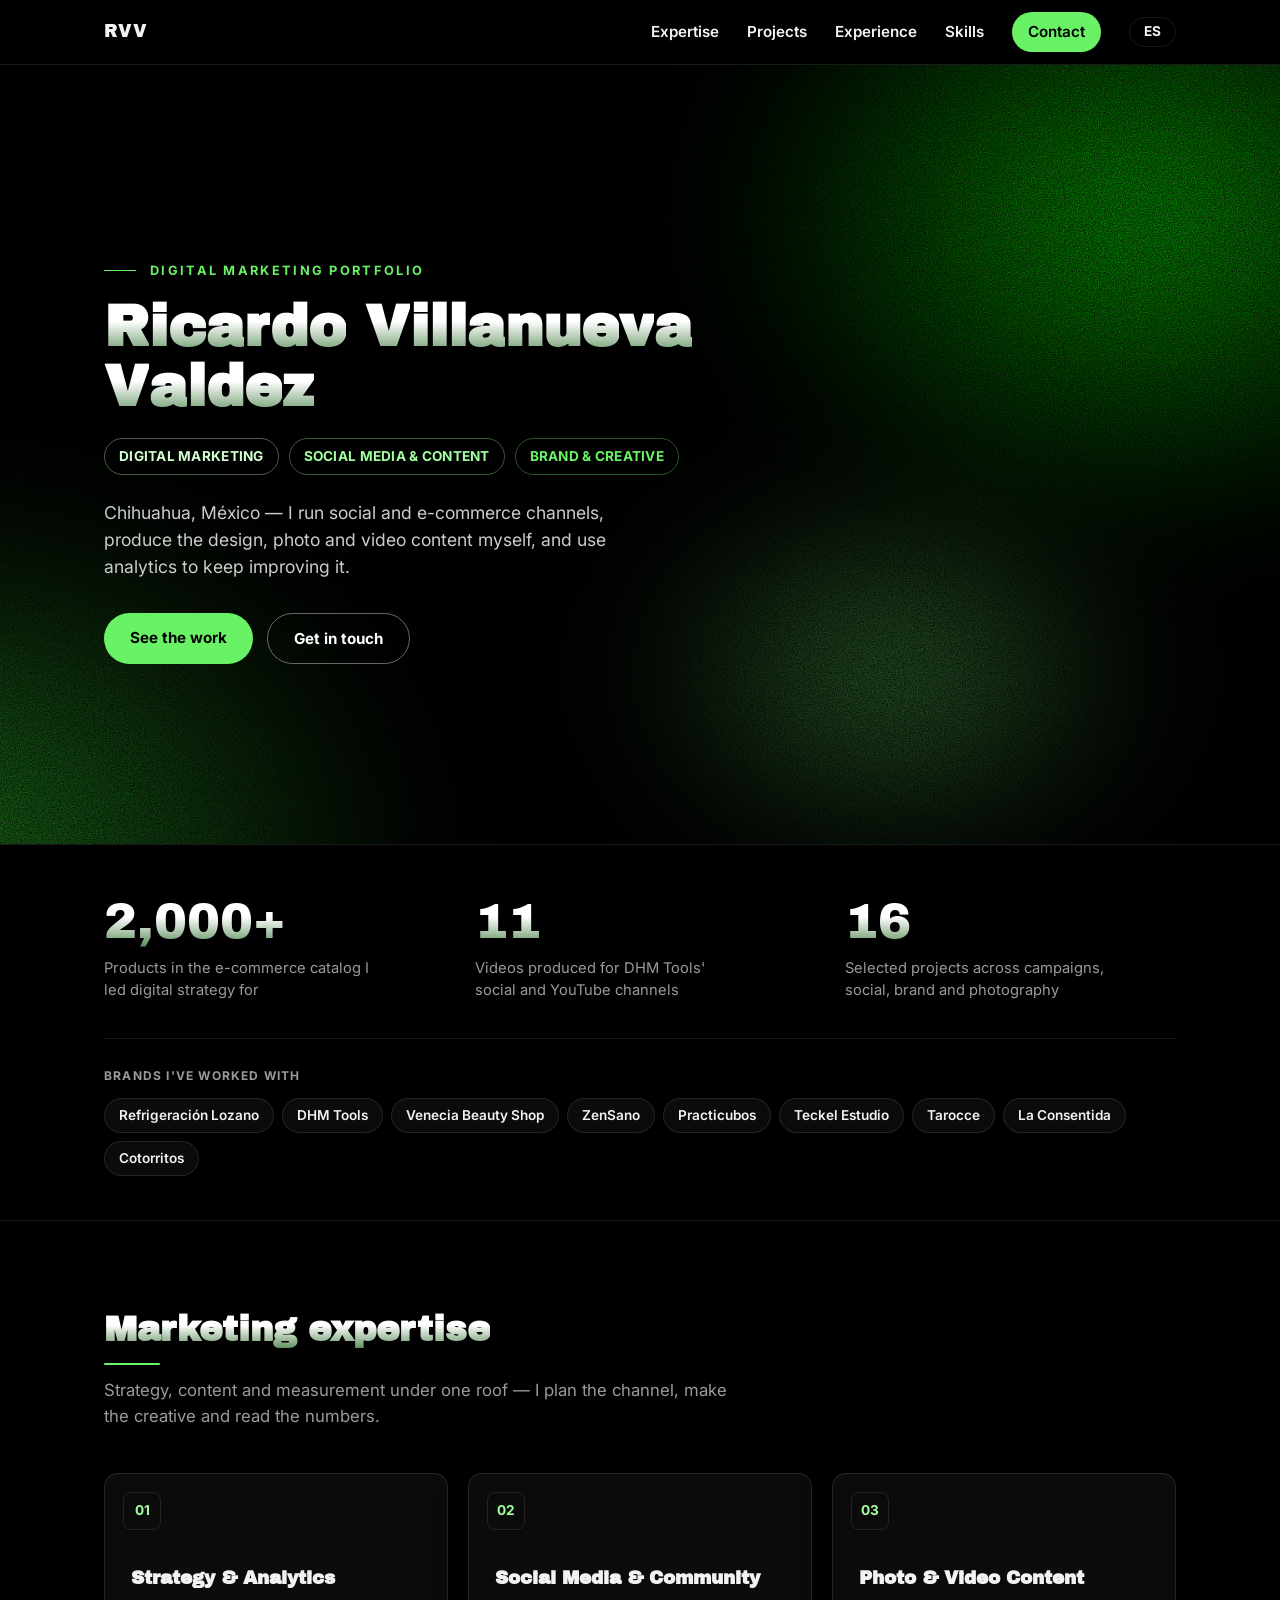
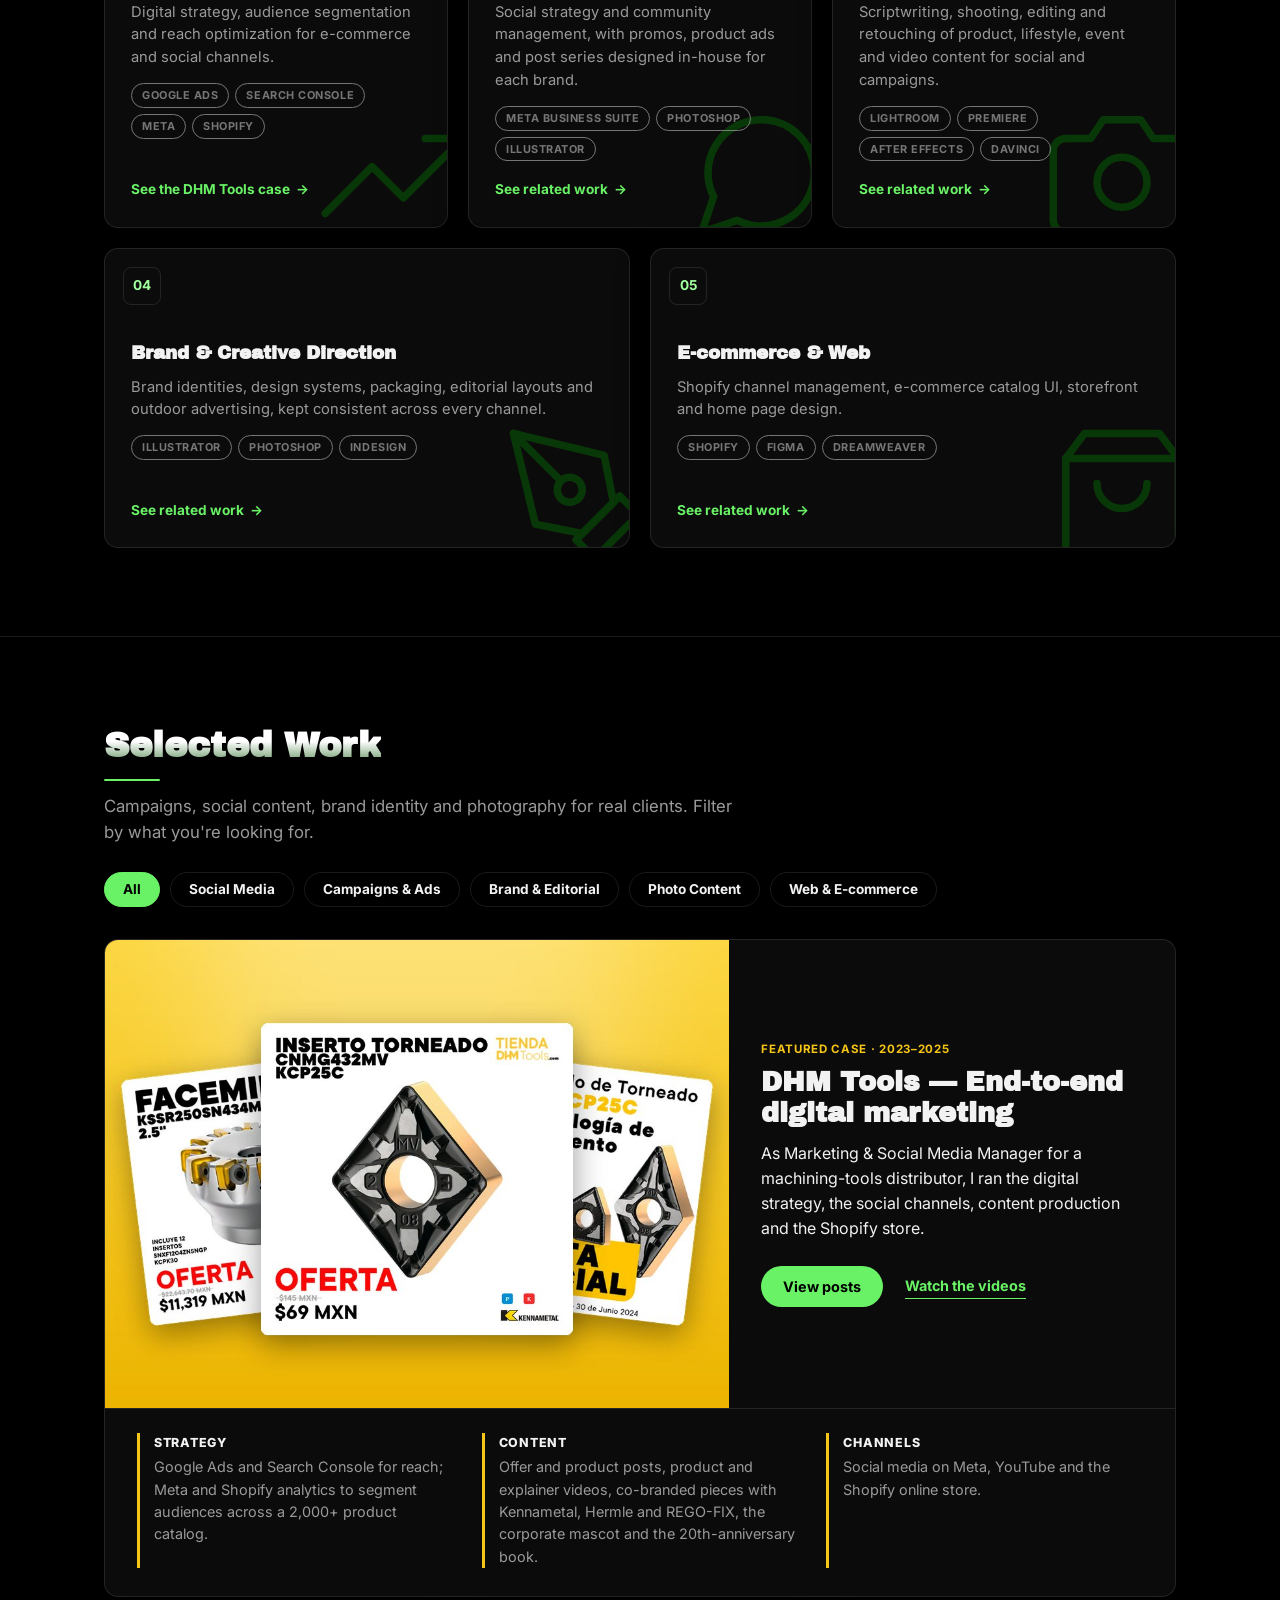
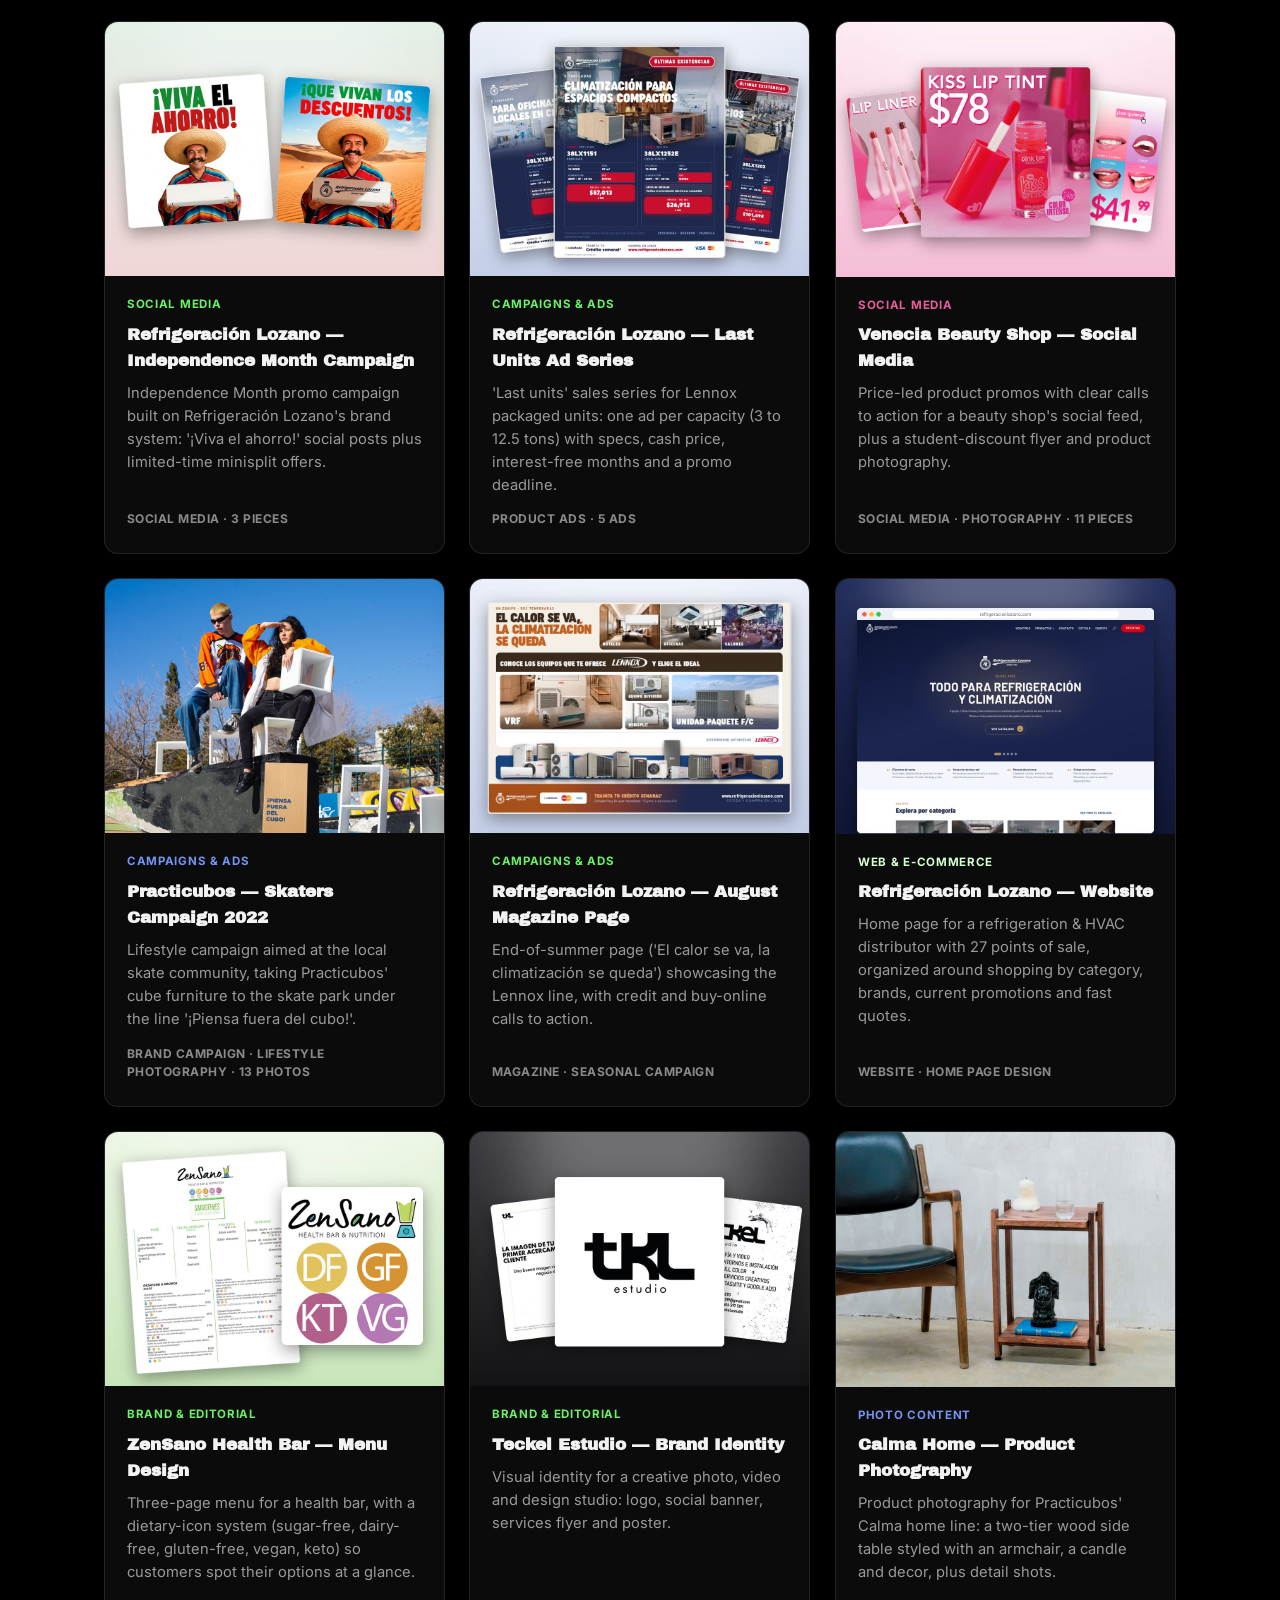
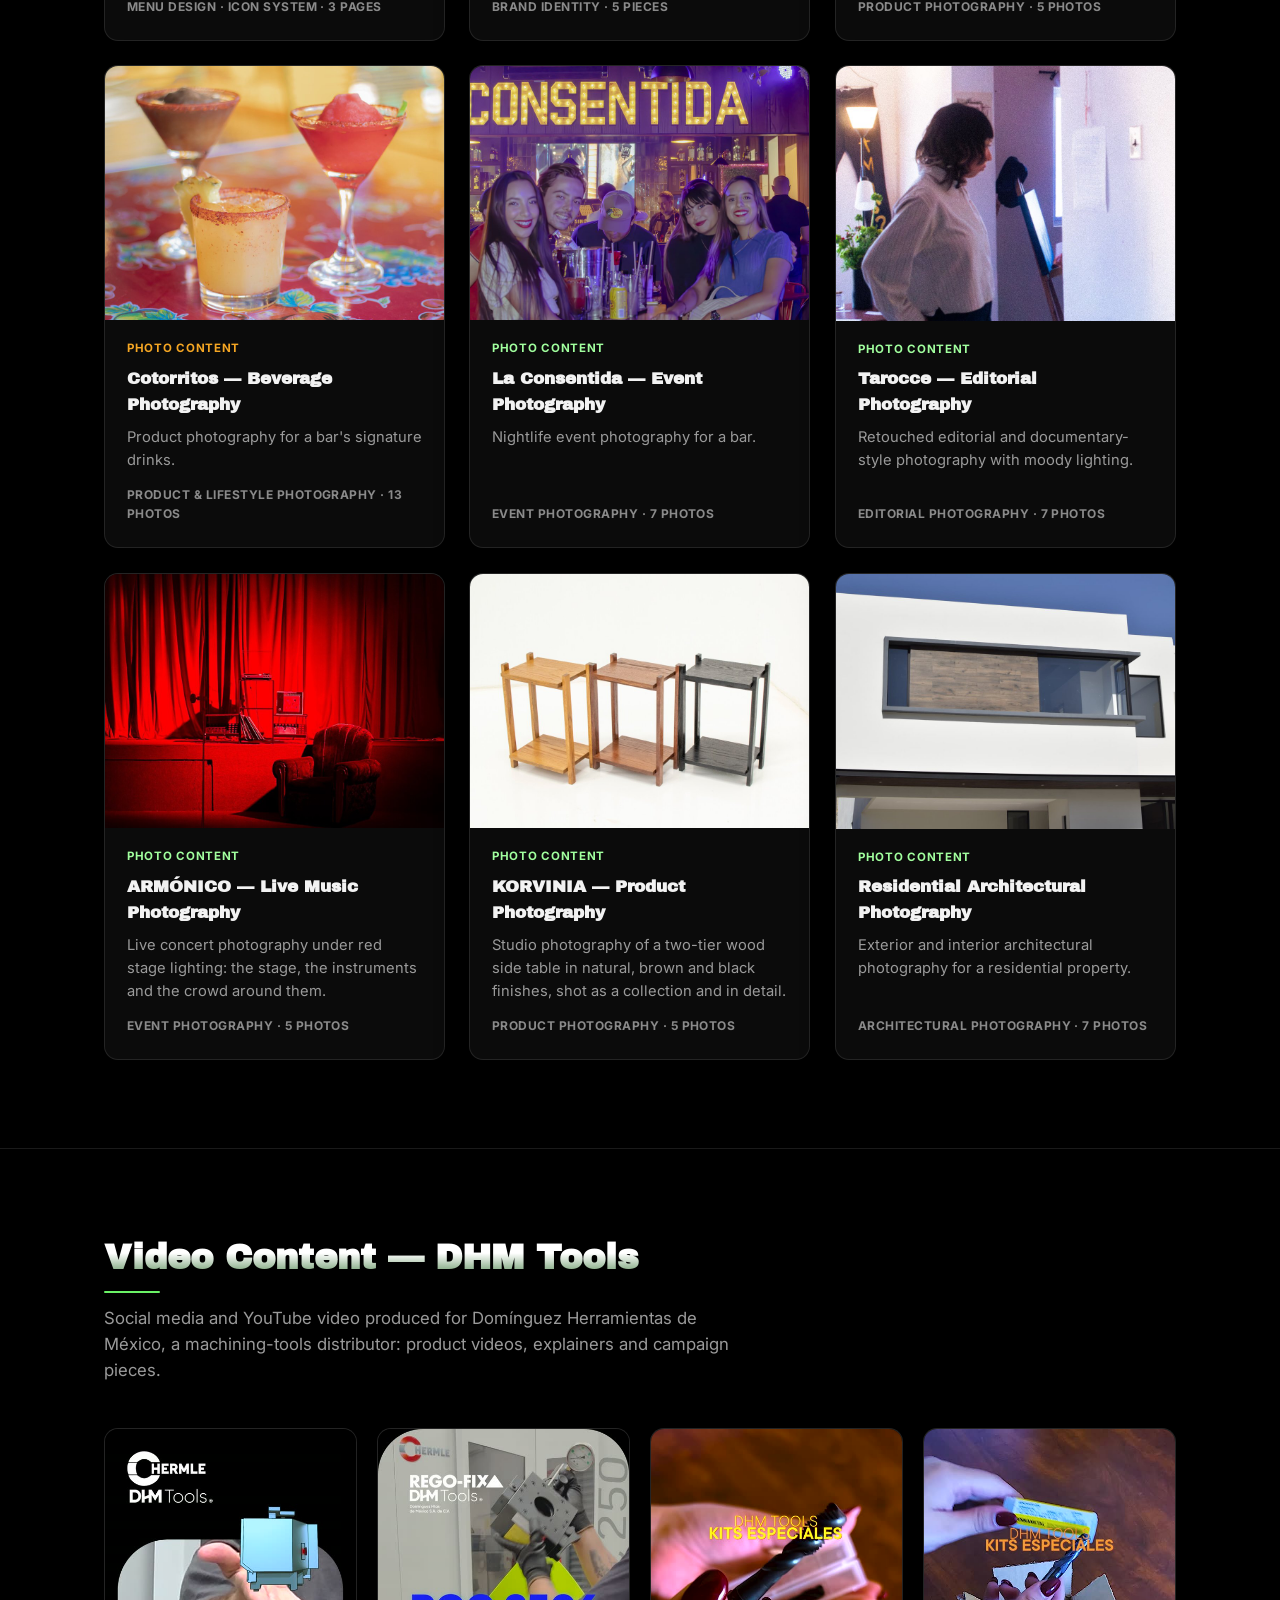
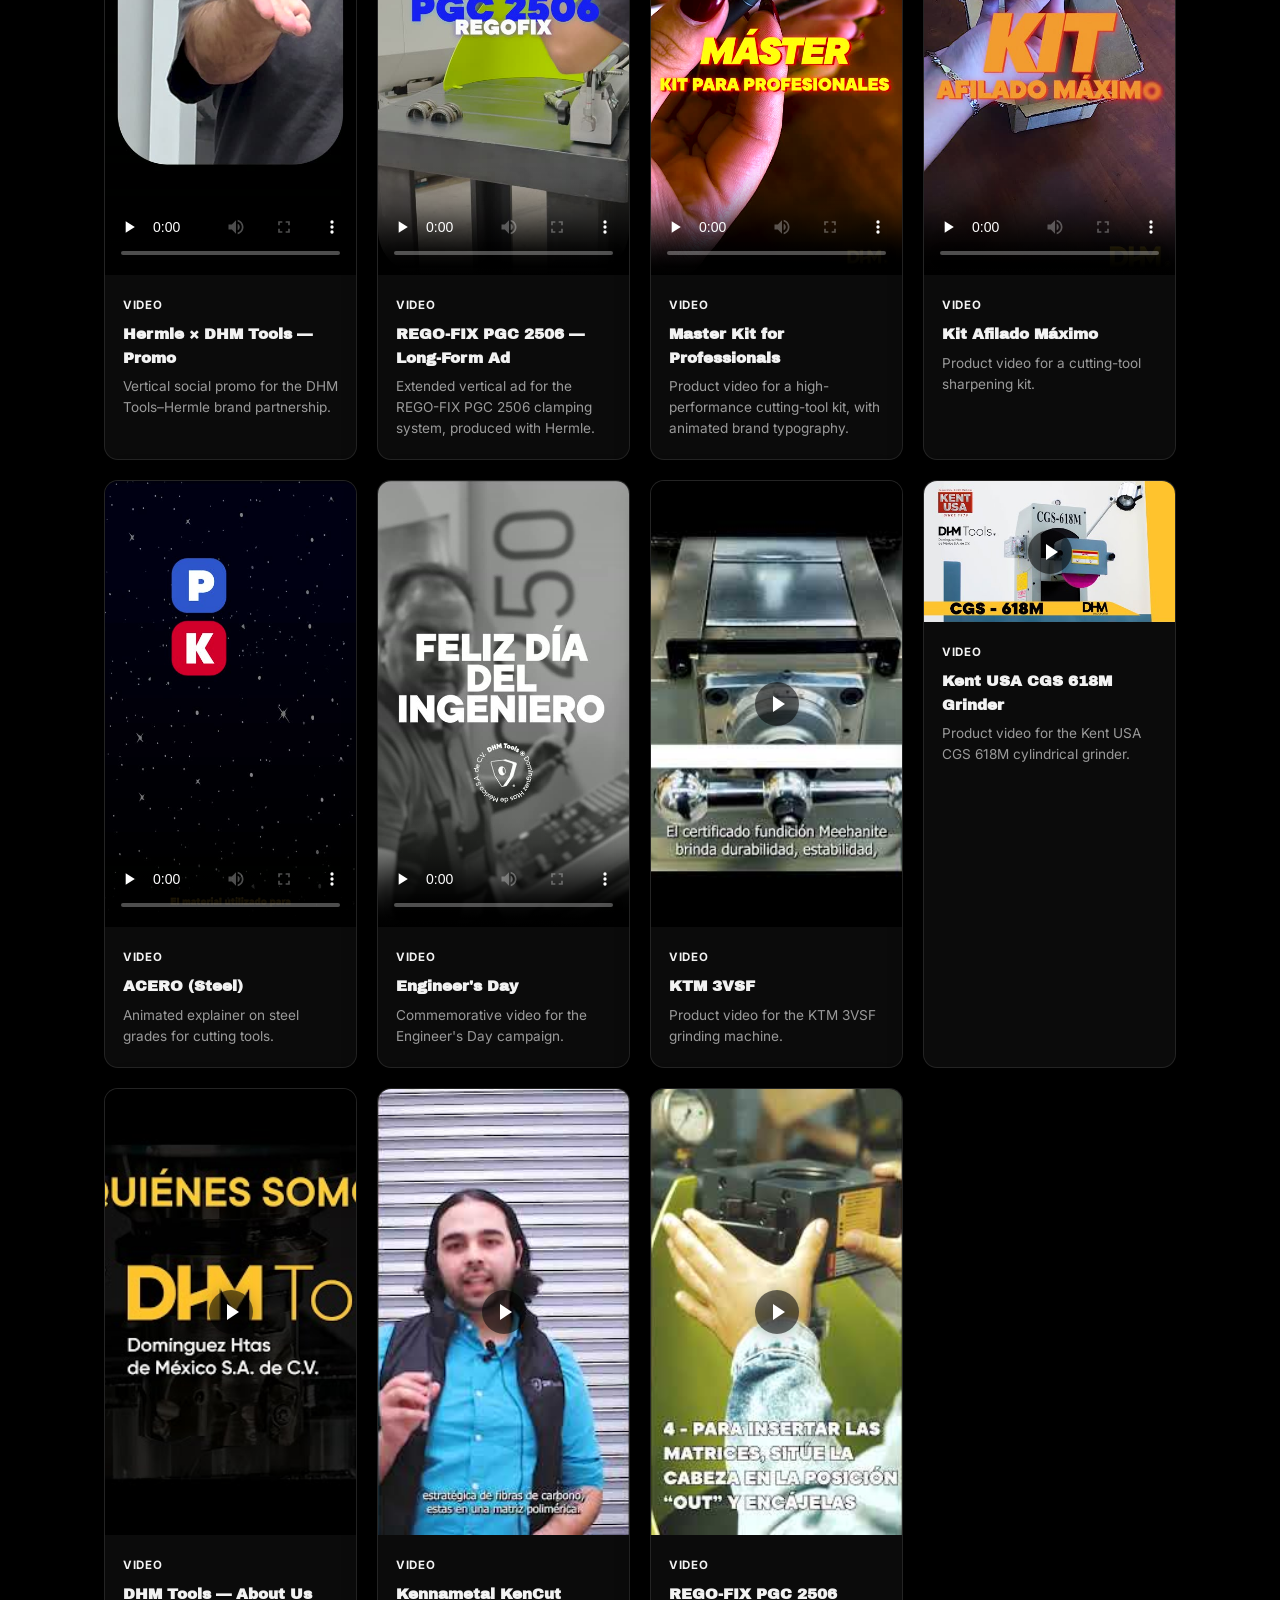
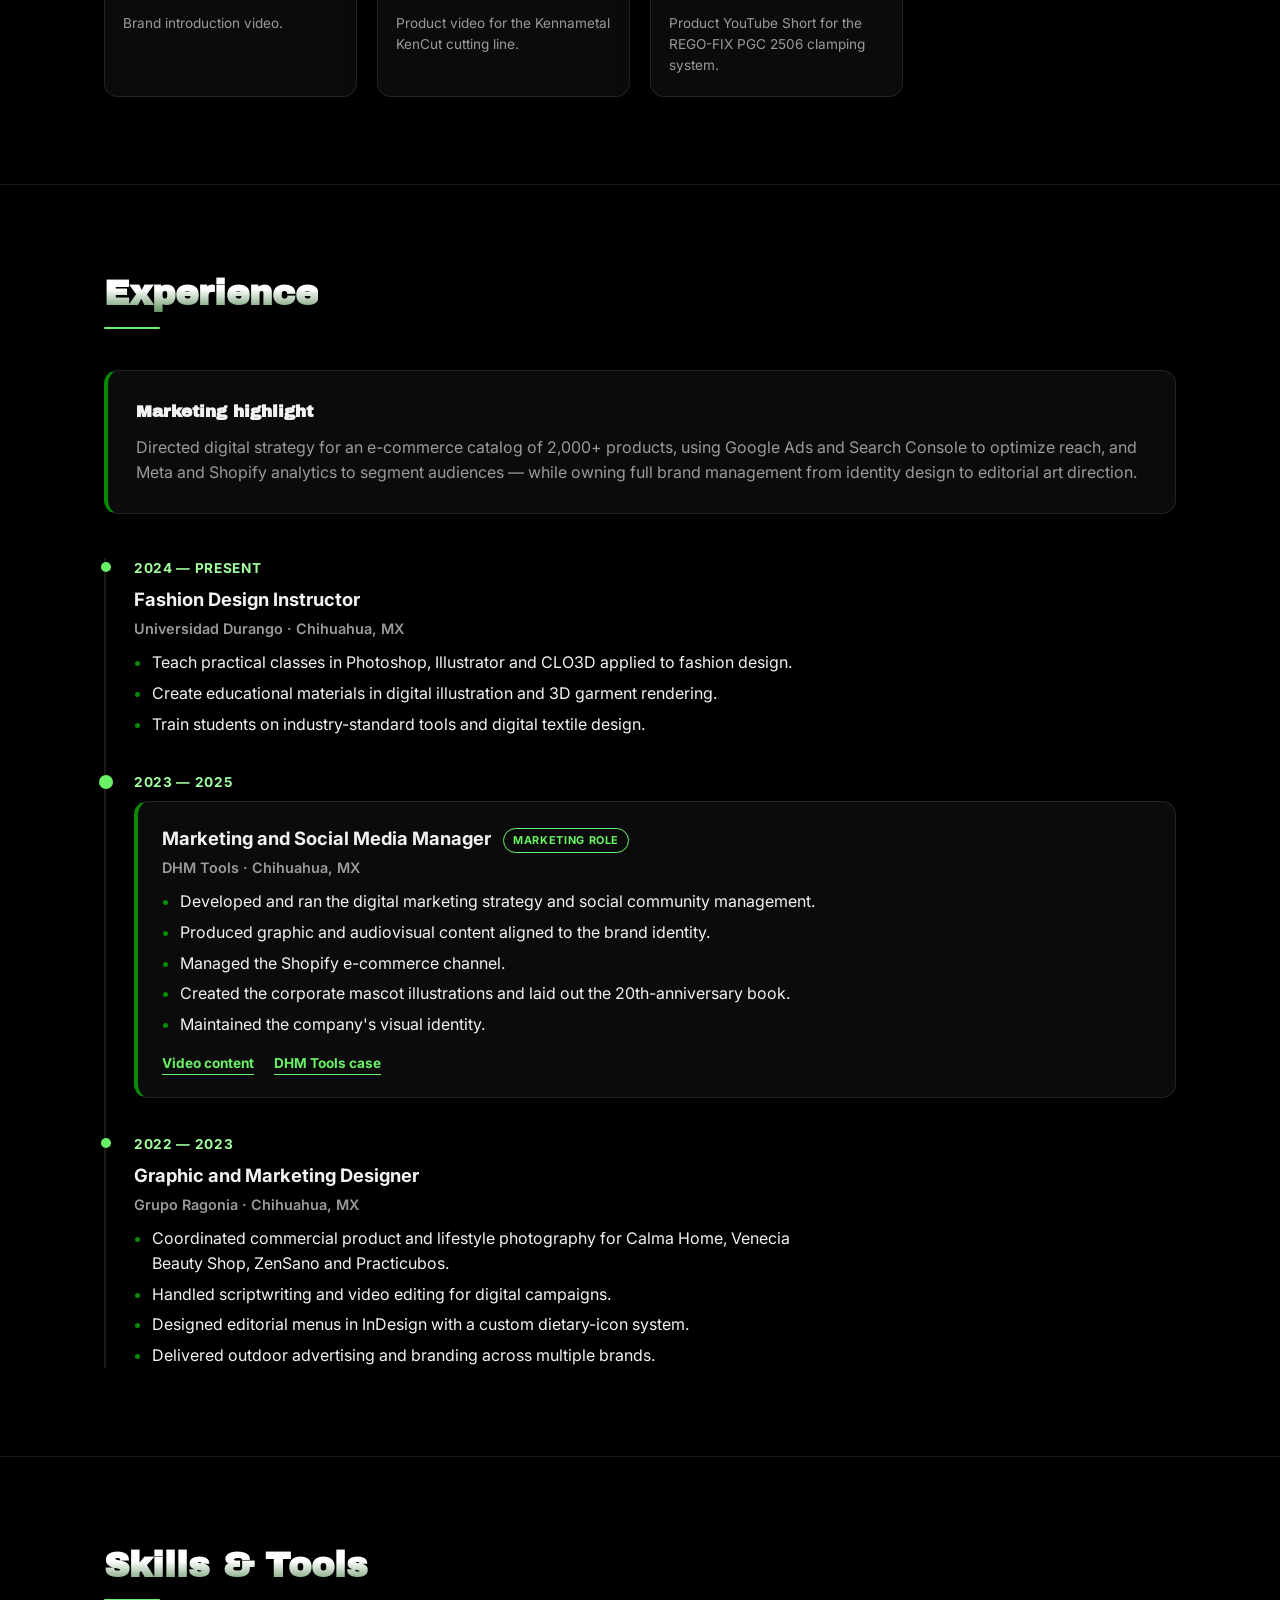
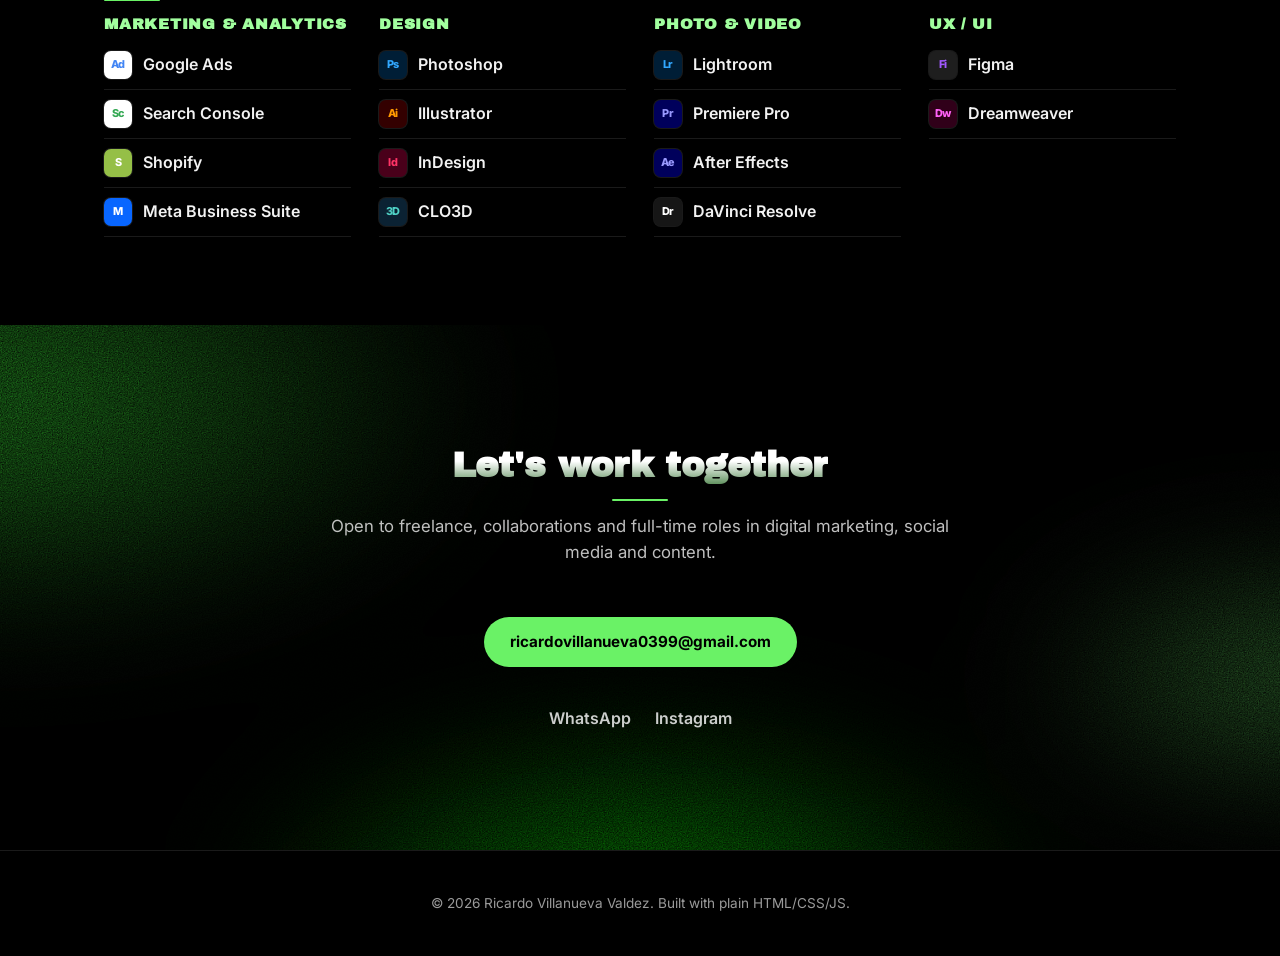
==== commit c6838e64: "Add grainy-blur banners, fading display type and an animated hero intro - Hero and contact share one" ====
--- a/index.html
+++ b/index.html
@@ -4,6 +4,7 @@
 <meta charset="UTF-8">
 <meta name="viewport" content="width=device-width, initial-scale=1.0">
 <meta name="theme-color" content="#000000">
+<script>document.documentElement.classList.add('js');</script>
 <title>Ricardo Villanueva Valdez — Digital Marketing &amp; Content</title>
 <meta name="description" content="Digital marketing portfolio of Ricardo Villanueva Valdez: strategy, social media, content production and brand design for brands in Chihuahua, México.">
 <meta property="og:type" content="website">
@@ -35,7 +36,7 @@
 
 <main id="top">
 
-  <section class="hero">
+  <section class="hero banner">
     <div class="wrap hero-inner">
       <p class="eyebrow" data-i18n="hero.eyebrow">Digital Marketing Portfolio</p>
       <h1>Ricardo Villanueva Valdez</h1>
@@ -659,7 +660,7 @@
     </div>
   </section>
 
-  <section id="contact" class="section section--dark">
+  <section id="contact" class="section section--dark banner banner--end">
     <div class="wrap contact-inner">
       <h2 class="section-title" data-i18n="contact.title">Let's work together</h2>
       <p class="section-sub" data-i18n="contact.sub">Open to freelance, collaborations and full-time roles in digital marketing, social media and content.</p>
--- a/styles.css
+++ b/styles.css
@@ -19,6 +19,9 @@
   --ff-body:'Inter', system-ui, sans-serif;
   --ease:cubic-bezier(.16,.84,.44,1);
   --dur:.5s;
+  --grad-text:linear-gradient(180deg,#fff 0%,#fff 40%,rgba(161,255,158,0.55) 100%);
+  --grain:.7;
+  --noise:url("data:image/svg+xml,%3Csvg xmlns='http://www.w3.org/2000/svg' width='160' height='160'%3E%3Cfilter id='g' color-interpolation-filters='sRGB'%3E%3CfeTurbulence type='fractalNoise' baseFrequency='.8' numOctaves='3' stitchTiles='stitch'/%3E%3CfeColorMatrix values='.33 .33 .33 0 0 .33 .33 .33 0 0 .33 .33 .33 0 0 0 0 0 0 1'/%3E%3CfeComponentTransfer%3E%3CfeFuncR type='linear' slope='2.4' intercept='-.7'/%3E%3CfeFuncG type='linear' slope='2.4' intercept='-.7'/%3E%3CfeFuncB type='linear' slope='2.4' intercept='-.7'/%3E%3C/feComponentTransfer%3E%3C/filter%3E%3Crect width='100%25' height='100%25' filter='url(%23g)'/%3E%3C/svg%3E");
 }
 
 *,*::before,*::after{box-sizing:border-box;}
@@ -57,7 +60,7 @@
 
 @media (prefers-reduced-motion: reduce){
   html{scroll-behavior:auto;}
-  *,*::before,*::after{animation-duration:.001ms!important;animation-iteration-count:1!important;transition-duration:.001ms!important;}
+  *,*::before,*::after{animation-duration:.001ms!important;animation-delay:0s!important;animation-iteration-count:1!important;transition-duration:.001ms!important;}
   .reveal{opacity:1!important;transform:none!important;}
 }
 
@@ -102,28 +105,77 @@
 .nav-toggle{display:none;flex-direction:column;gap:5px;background:none;border:0;cursor:pointer;padding:8px;}
 .nav-toggle span{width:22px;height:2px;background:var(--ink);display:block;transition:transform .3s var(--ease),opacity .3s var(--ease);}
 
+/* Banners (hero + contact): blurred green light under a film grain */
+.banner{position:relative;overflow:hidden;isolation:isolate;background:var(--black);}
+.banner::before{
+  content:'';position:absolute;inset:-20%;z-index:-2;pointer-events:none;
+  background:
+    radial-gradient(34% 42% at var(--glow-a,78% 28%),rgba(7,140,3,.75),transparent 70%),
+    radial-gradient(40% 48% at var(--glow-b,10% 86%),rgba(22,89,20,.95),transparent 70%),
+    radial-gradient(22% 26% at var(--glow-c,64% 70%),rgba(106,242,102,.3),transparent 70%);
+  filter:blur(60px);
+  animation:drift 24s ease-in-out infinite alternate;
+}
+.banner::after{
+  content:'';position:absolute;inset:0;z-index:-1;pointer-events:none;
+  background:var(--noise);background-size:160px;
+  opacity:var(--grain);mix-blend-mode:overlay;
+}
+.banner--end{--glow-a:50% 96%;--glow-b:14% 24%;--glow-c:86% 62%;}
+@keyframes drift{
+  0%{transform:translate3d(0,0,0) scale(1);}
+  100%{transform:translate3d(4%,-5%,0) scale(1.1);}
+}
+
+/* Display type: white that fades into the background */
+.hero h1,.hero h1 .char,.section-title,.stat-num{
+  background-image:var(--grad-text);background-size:100% 1lh;
+  -webkit-background-clip:text;background-clip:text;-webkit-text-fill-color:transparent;
+}
+.hero h1.is-split{background-image:none;}
+
 /* Hero */
 .hero{
-  padding:96px 0 72px;background:var(--black);color:#fff;border-bottom:1px solid var(--border);
-  position:relative;overflow:hidden;isolation:isolate;
-}
-.hero-inner{max-width:760px;}
-.hero-inner>*{opacity:0;transform:translateY(22px);animation:heroIn .7s var(--ease) forwards;}
-.hero-inner>.eyebrow{animation-delay:.05s;}
-.hero-inner>h1{animation-delay:.15s;}
-.hero-inner>.tags{animation-delay:.28s;}
-.hero-inner>.hero-sub{animation-delay:.4s;}
-.hero-inner>.hero-actions{animation-delay:.52s;}
-@keyframes heroIn{to{opacity:1;transform:translateY(0);}}
+  min-height:min(88vh,780px);padding:112px 0 96px;
+  display:flex;flex-direction:column;justify-content:center;
+  color:#fff;border-bottom:1px solid var(--border);
+}
+.hero-inner{width:100%;}
+.hero-inner>*{max-width:760px;}
 .eyebrow{
+  display:flex;align-items:center;gap:14px;
   font-weight:700;text-transform:uppercase;letter-spacing:0.18em;font-size:0.8rem;
-  color:var(--neon);margin:0 0 12px;
-}
+  color:var(--neon);margin:0 0 16px;
+}
+.eyebrow::before{content:'';width:32px;height:1px;background:currentColor;}
 .hero h1{
   font-family:var(--ff-display);
   font-size:clamp(2.2rem,5.5vw,3.6rem);
   line-height:1.05;margin:0 0 20px;
 }
+.hero h1 .word{display:inline-block;overflow:hidden;vertical-align:top;padding-bottom:.08em;margin-bottom:-.08em;}
+.hero h1 .char{display:inline-block;}
+
+/* Hero intro: script.js splits the name into letters, then adds .is-playing */
+.js .hero::before,.js .hero-inner>*{opacity:0;}
+.hero.is-playing::before,.hero.is-playing .hero-inner>*{opacity:1;}
+.hero.is-playing::before{animation:fadeIn 2.4s var(--ease) backwards,drift 24s ease-in-out infinite alternate;}
+.hero.is-playing .eyebrow{animation:wipeIn .9s var(--ease) .15s backwards;}
+.hero.is-playing h1 .char{animation:charIn .9s var(--ease) calc(.4s + var(--i) * 32ms) backwards;}
+.hero.is-playing .tag{animation:popIn .7s var(--ease) backwards;}
+.hero.is-playing .tag:nth-child(1){animation-delay:1.1s;}
+.hero.is-playing .tag:nth-child(2){animation-delay:1.22s;}
+.hero.is-playing .tag:nth-child(3){animation-delay:1.34s;}
+.hero.is-playing .hero-sub{animation:blurIn 1s var(--ease) 1.45s backwards;}
+.hero.is-playing .hero-actions .btn{animation:riseIn .8s var(--ease) backwards;}
+.hero.is-playing .hero-actions .btn:nth-child(1){animation-delay:1.7s;}
+.hero.is-playing .hero-actions .btn:nth-child(2){animation-delay:1.8s;}
+@keyframes fadeIn{from{opacity:0;}}
+@keyframes wipeIn{from{opacity:0;clip-path:inset(0 100% 0 0);}}
+@keyframes charIn{from{opacity:0;transform:translateY(105%) rotate(6deg);filter:blur(8px);}}
+@keyframes popIn{from{opacity:0;transform:translateY(14px) scale(.9);filter:blur(6px);}}
+@keyframes blurIn{from{opacity:0;transform:translateY(10px);filter:blur(10px);}}
+@keyframes riseIn{from{opacity:0;transform:translateY(18px);}}
 .tags{display:flex;flex-wrap:wrap;gap:10px;margin-bottom:24px;}
 .tag{
   font-weight:700;font-size:0.85rem;padding:7px 14px;border-radius:999px;
@@ -158,18 +210,18 @@
 /* Sections */
 .section{padding:88px 0;}
 .section--alt{border-top:1px solid var(--border);border-bottom:1px solid var(--border);}
-.section--dark{background:var(--forest);color:#fff;position:relative;overflow:hidden;isolation:isolate;}
+.section--dark{color:#fff;}
+.banner.section{padding:120px 0;}
 .section-title{
   font-family:var(--ff-display);
-  font-size:clamp(1.6rem,3.5vw,2.2rem);
+  font-size:clamp(1.6rem,3.5vw,2.2rem);line-height:1.15;
   margin:0 0 12px;position:relative;display:inline-block;
 }
 .section-title::after{
-  content:'';display:block;height:4px;width:0;border-radius:2px;margin-top:12px;
+  content:'';display:block;height:2px;width:0;border-radius:2px;margin-top:14px;
   background:var(--neon);transition:width .6s var(--ease) .1s;
 }
-.section-title.is-visible::after{width:64px;}
-.section--dark .section-title::after{background:var(--neon);}
+.section-title.is-visible::after{width:56px;}
 .section-sub{color:var(--muted);max-width:640px;margin:0 0 44px;font-size:1.05rem;}
 .section--dark .section-sub{color:rgba(255,255,255,0.75);}
 
@@ -207,7 +259,7 @@
 .card-media{position:absolute;top:18px;left:18px;}
 .card-icon{
   display:inline-flex;align-items:center;justify-content:center;
-  width:38px;height:38px;border-radius:8px;border:1px solid var(--border);color:var(--neon);
+  width:38px;height:38px;border-radius:8px;border:1px solid var(--border);color:var(--mint);
   font-weight:700;font-size:0.85rem;transition:transform .4s var(--ease);
 }
 .card:hover .card-icon{transform:rotate(-8deg) scale(1.12);}
@@ -238,7 +290,6 @@
 .stats{display:grid;grid-template-columns:repeat(auto-fit,minmax(210px,1fr));gap:28px 40px;margin-bottom:36px;}
 .stat-num{
   display:inline-block;font-family:var(--ff-display);font-size:clamp(2.3rem,5vw,3.1rem);line-height:1;
-  color:var(--neon);
 }
 .stat-label{margin:10px 0 0;color:var(--muted);font-size:0.92rem;max-width:270px;}
 .brands{
@@ -412,7 +463,7 @@
   60%{box-shadow:0 0 0 10px rgba(106,242,102,0);}
   100%{transform:scale(1);box-shadow:0 0 0 0 rgba(106,242,102,0);}
 }
-.timeline-date{font-weight:700;font-size:0.85rem;color:var(--neon);text-transform:uppercase;letter-spacing:0.05em;margin-bottom:6px;}
+.timeline-date{font-weight:700;font-size:0.85rem;color:var(--mint);text-transform:uppercase;letter-spacing:0.05em;margin-bottom:6px;}
 .timeline-body h3{margin:0 0 4px;font-size:1.15rem;}
 .timeline-org{color:var(--muted);font-weight:600;margin:0 0 10px;font-size:0.9rem;}
 .timeline-body p:last-child{margin:0;color:var(--ink);max-width:680px;}
@@ -451,7 +502,7 @@
 .skills-grid{display:grid;grid-template-columns:repeat(auto-fit,minmax(200px,1fr));gap:28px;}
 .skill-group h3{
   font-family:var(--ff-display);font-size:0.95rem;text-transform:uppercase;letter-spacing:0.05em;
-  margin:0 0 14px;color:var(--neon);
+  margin:0 0 14px;color:var(--mint);
 }
 .skill-group ul{list-style:none;margin:0;padding:0;display:flex;flex-direction:column;gap:10px;}
 .skill-group li{
@@ -490,6 +541,7 @@
 
 /* Contact */
 .contact-inner{text-align:center;position:relative;z-index:1;}
+.contact-inner .section-sub,.contact-inner .section-title::after{margin-left:auto;margin-right:auto;}
 .contact-inner .btn-primary{margin-top:8px;}
 .social{display:flex;justify-content:center;gap:24px;margin-top:32px;}
 .social a{text-decoration:none;font-weight:600;color:rgba(255,255,255,0.8);position:relative;transition:color .3s ease;}
@@ -501,7 +553,7 @@
 .social a:hover::after{right:0;}
 
 /* Footer */
-.footer{padding:28px 0;text-align:center;color:var(--muted);font-size:0.85rem;}
+.footer{padding:28px 0;text-align:center;color:var(--muted);font-size:0.85rem;border-top:1px solid var(--border);}
 
 @media (max-width:960px){
   .nav-links{gap:16px;}
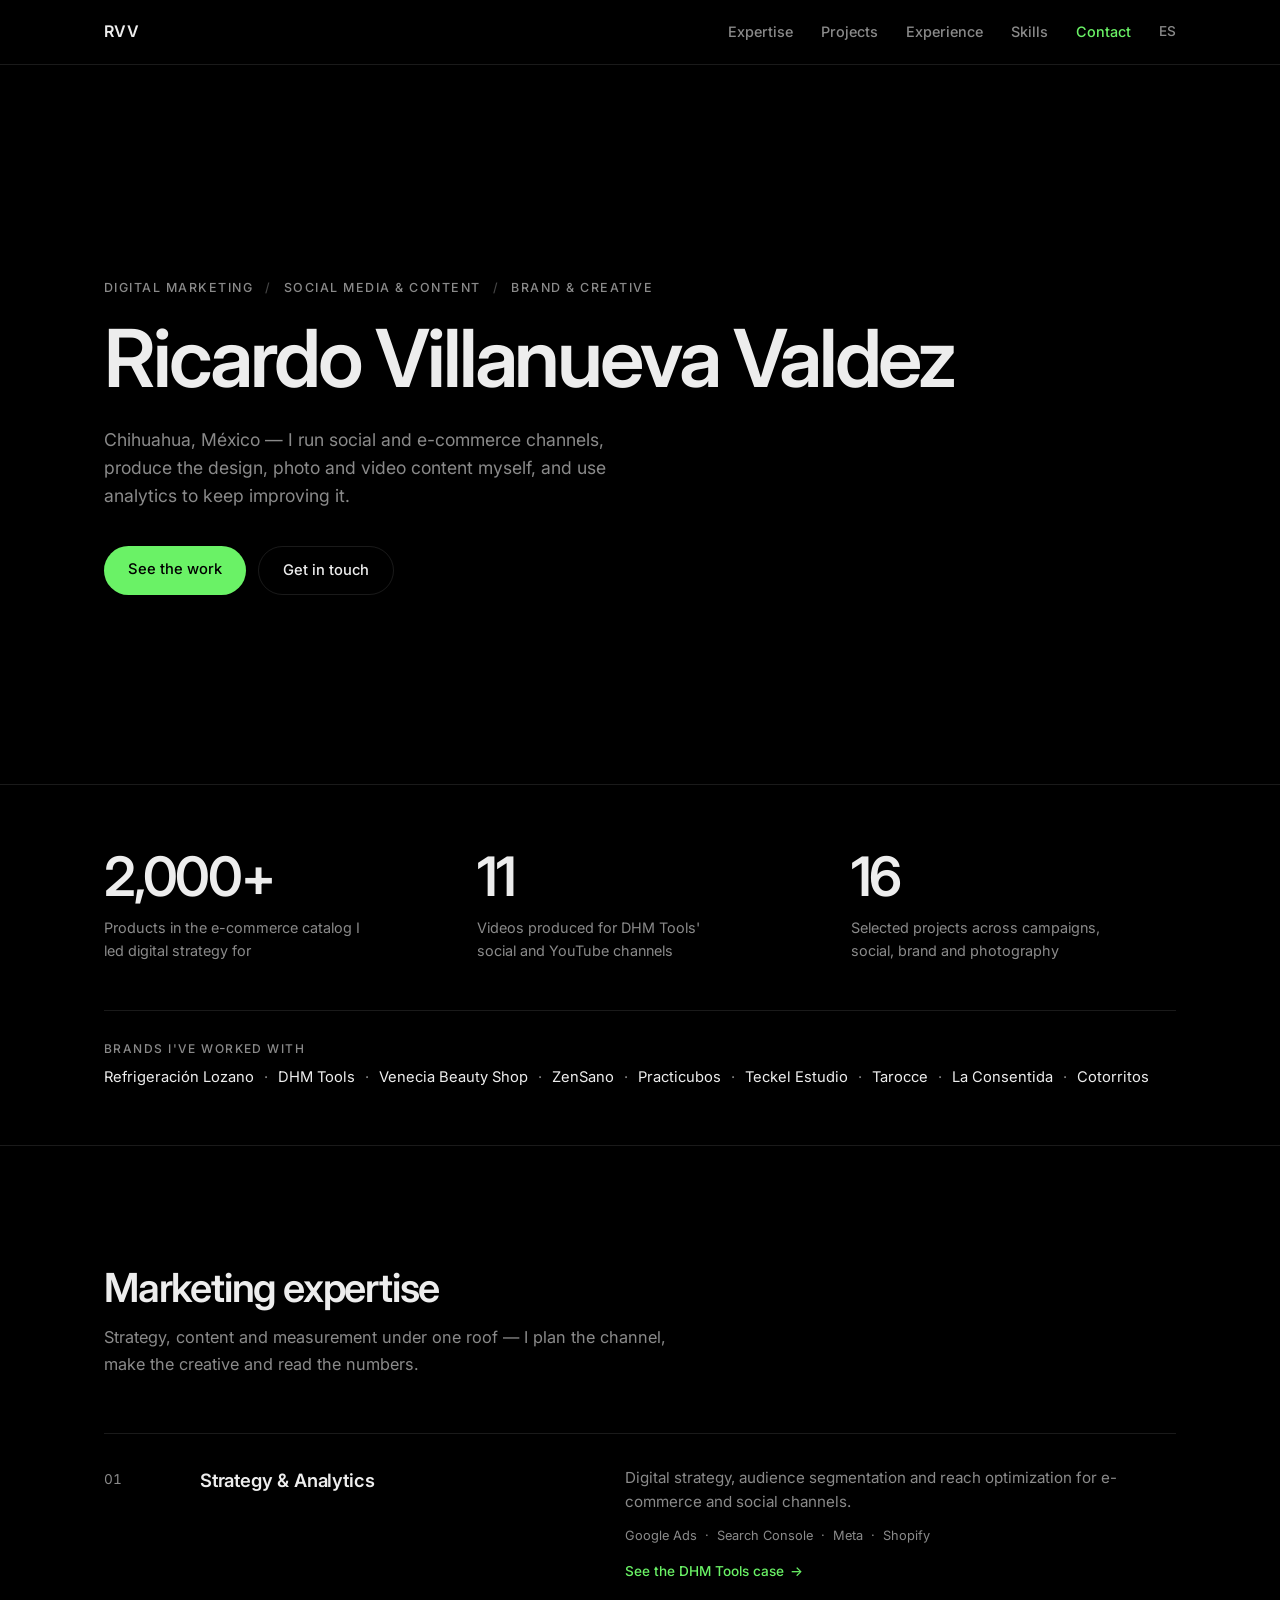
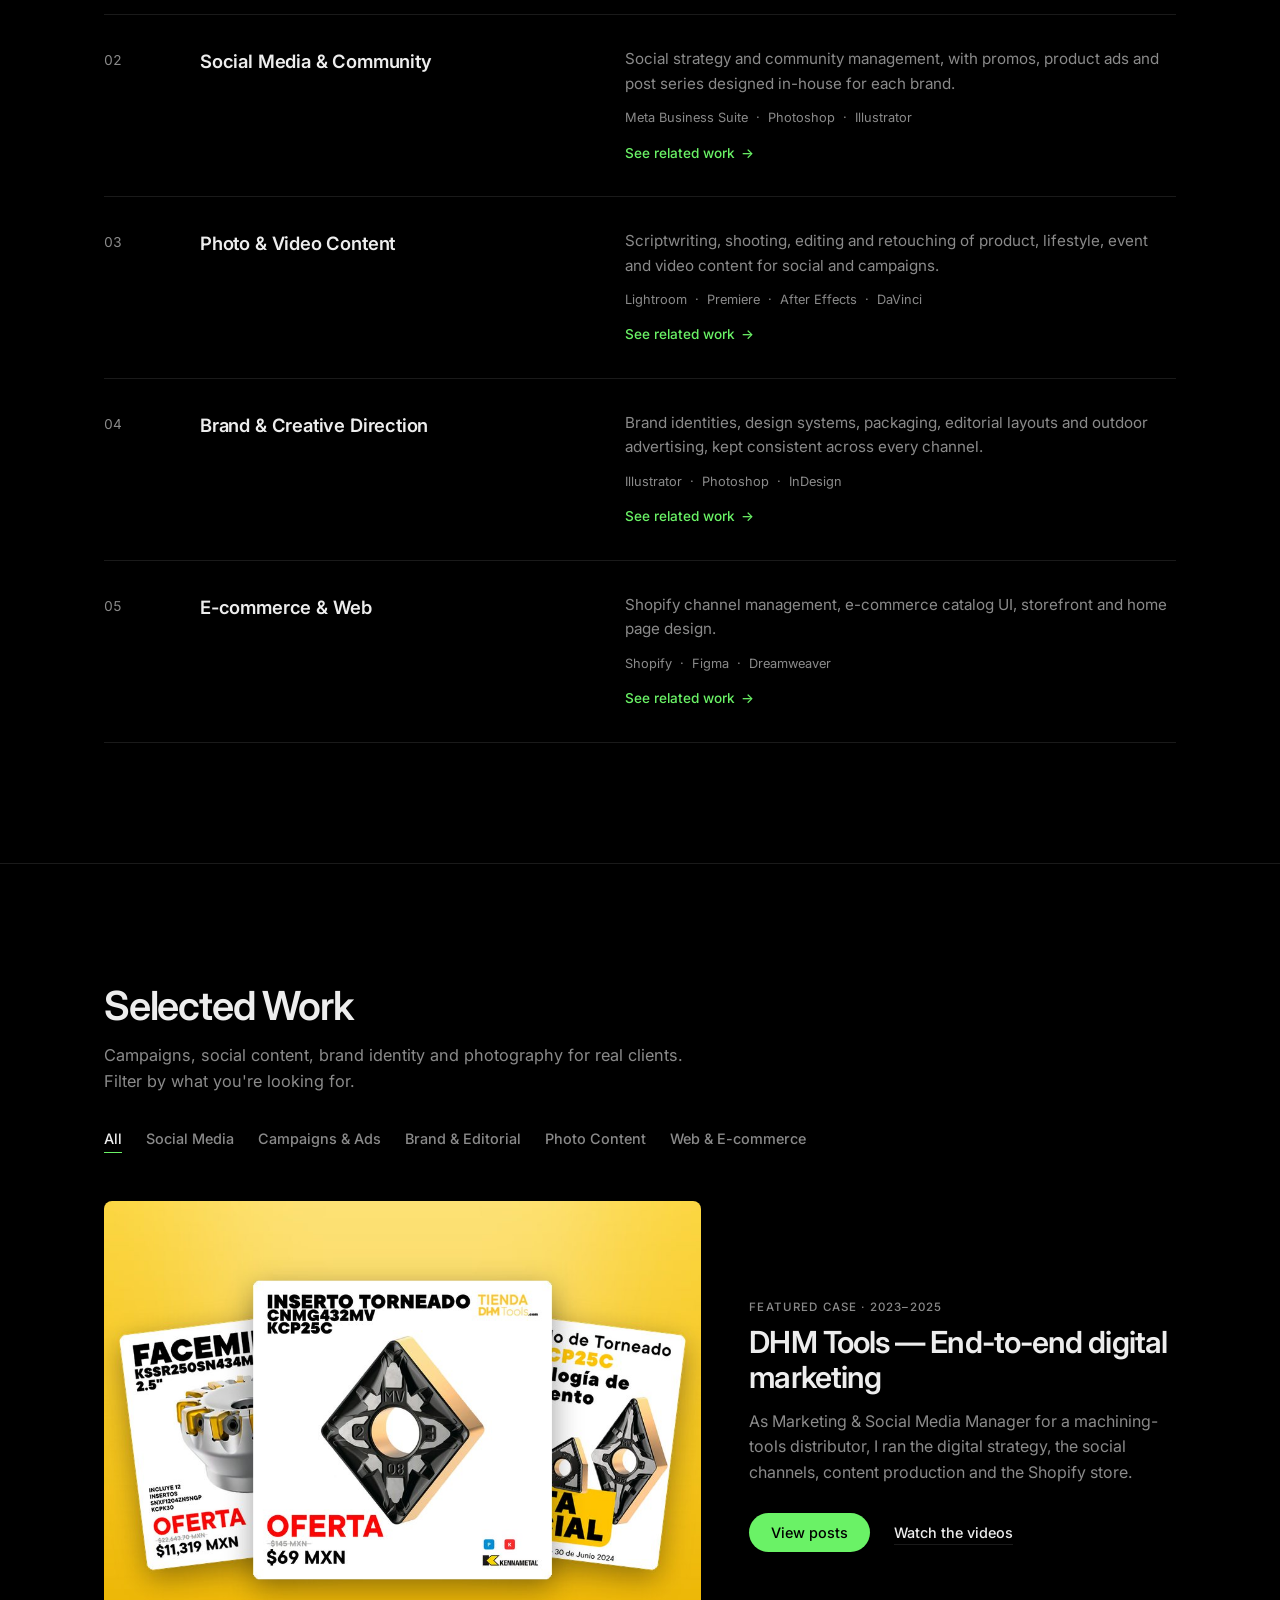
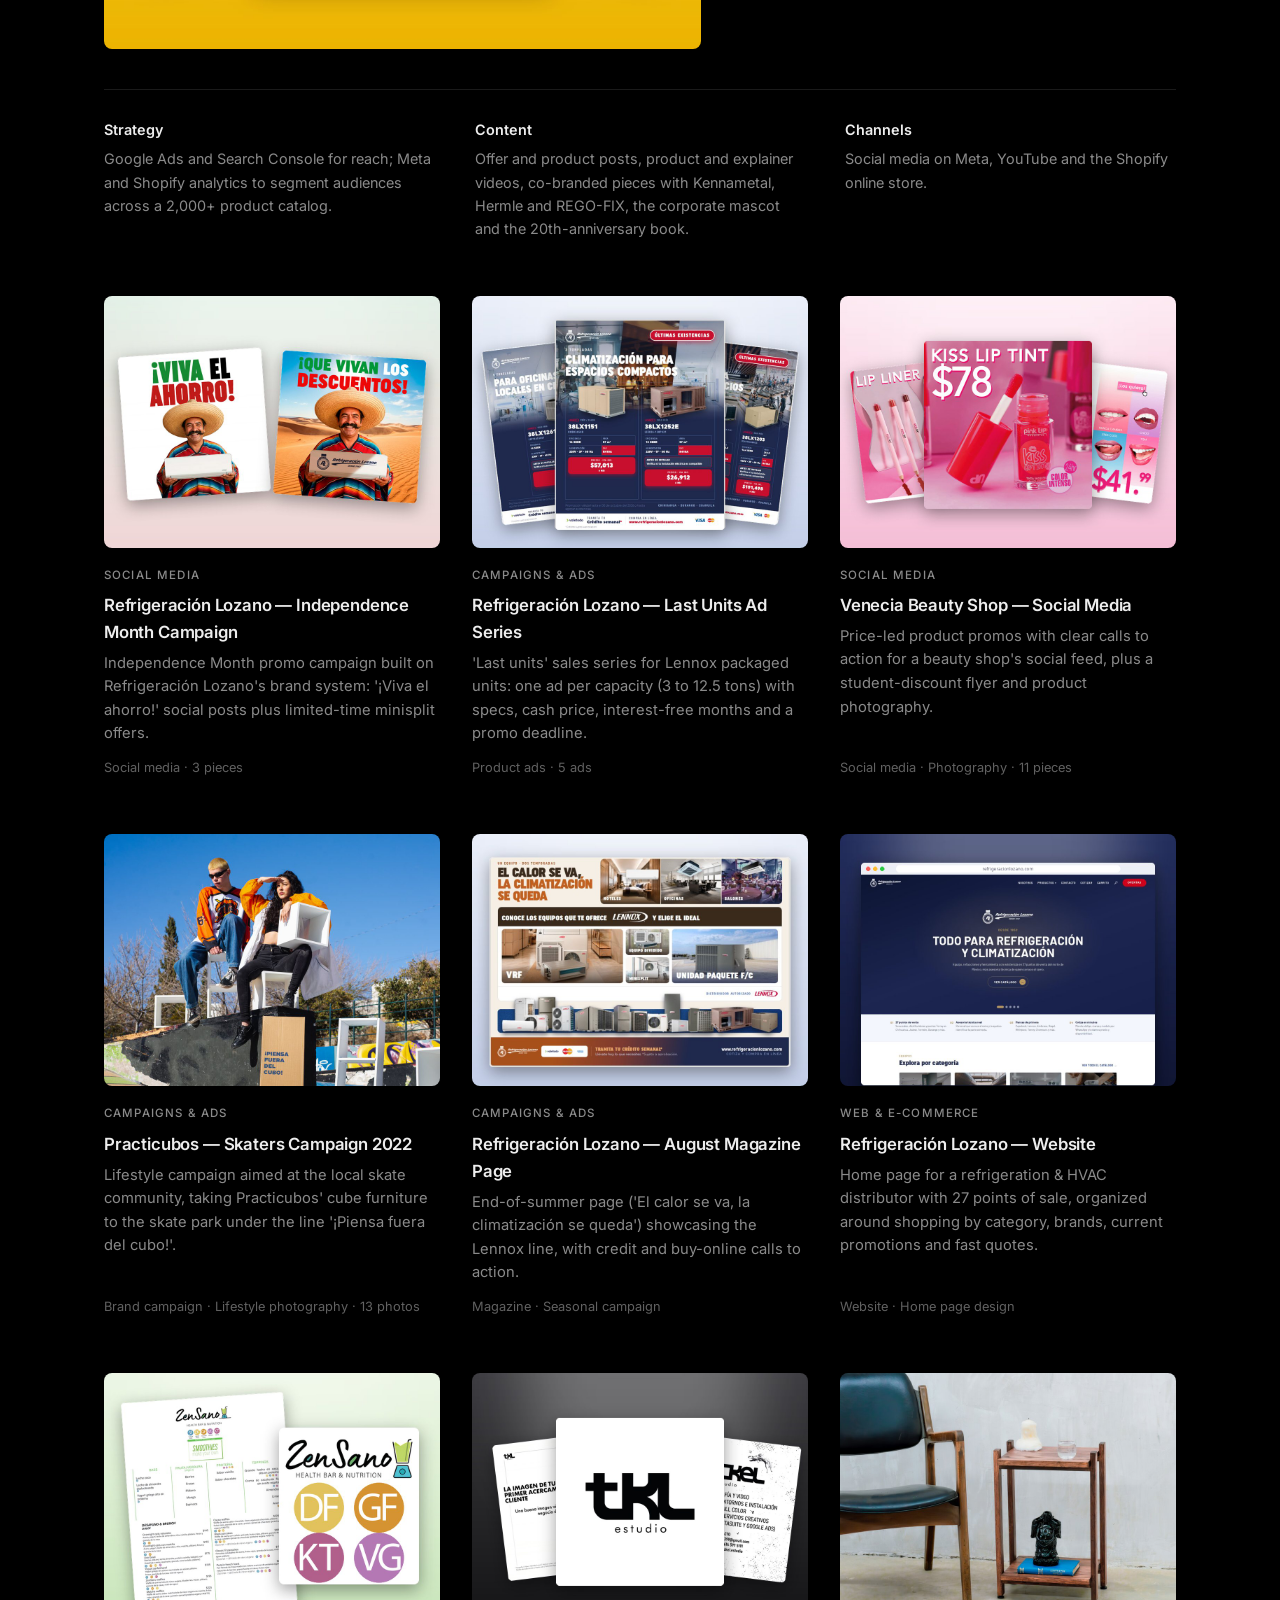
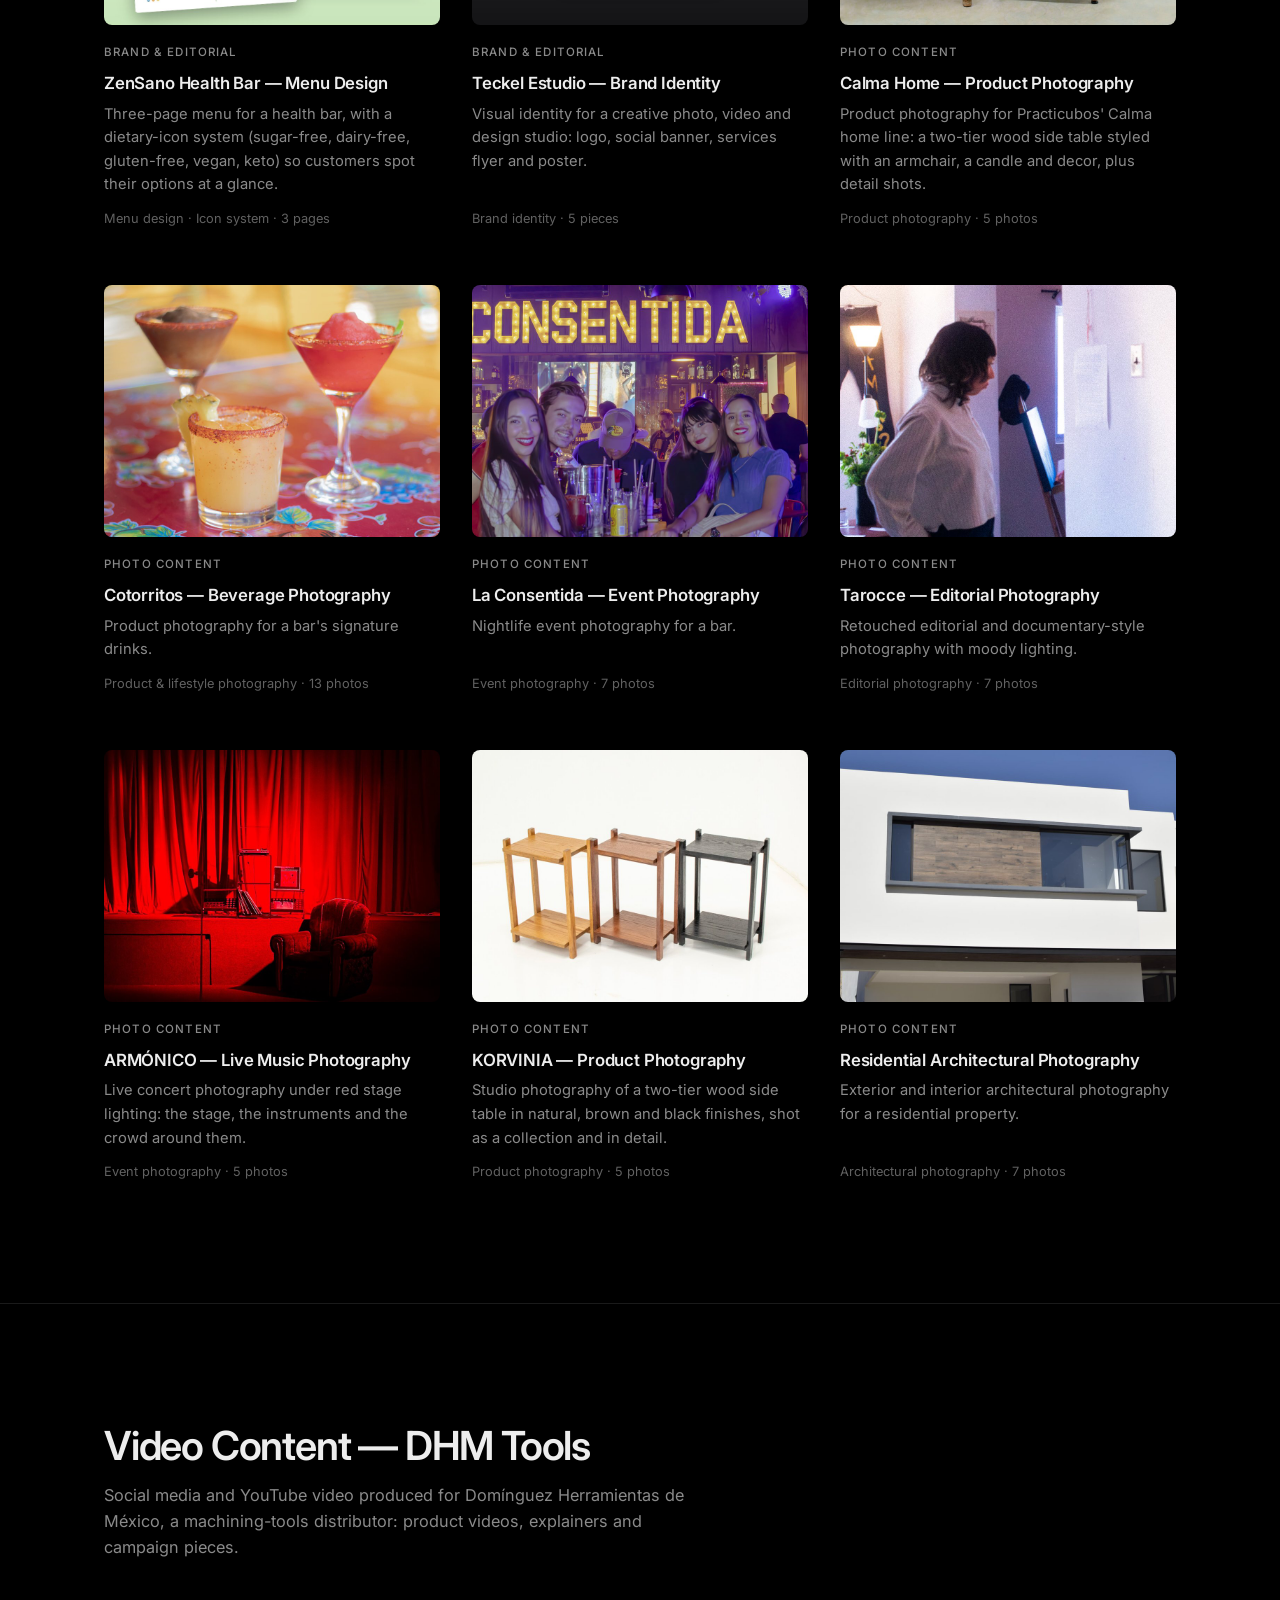
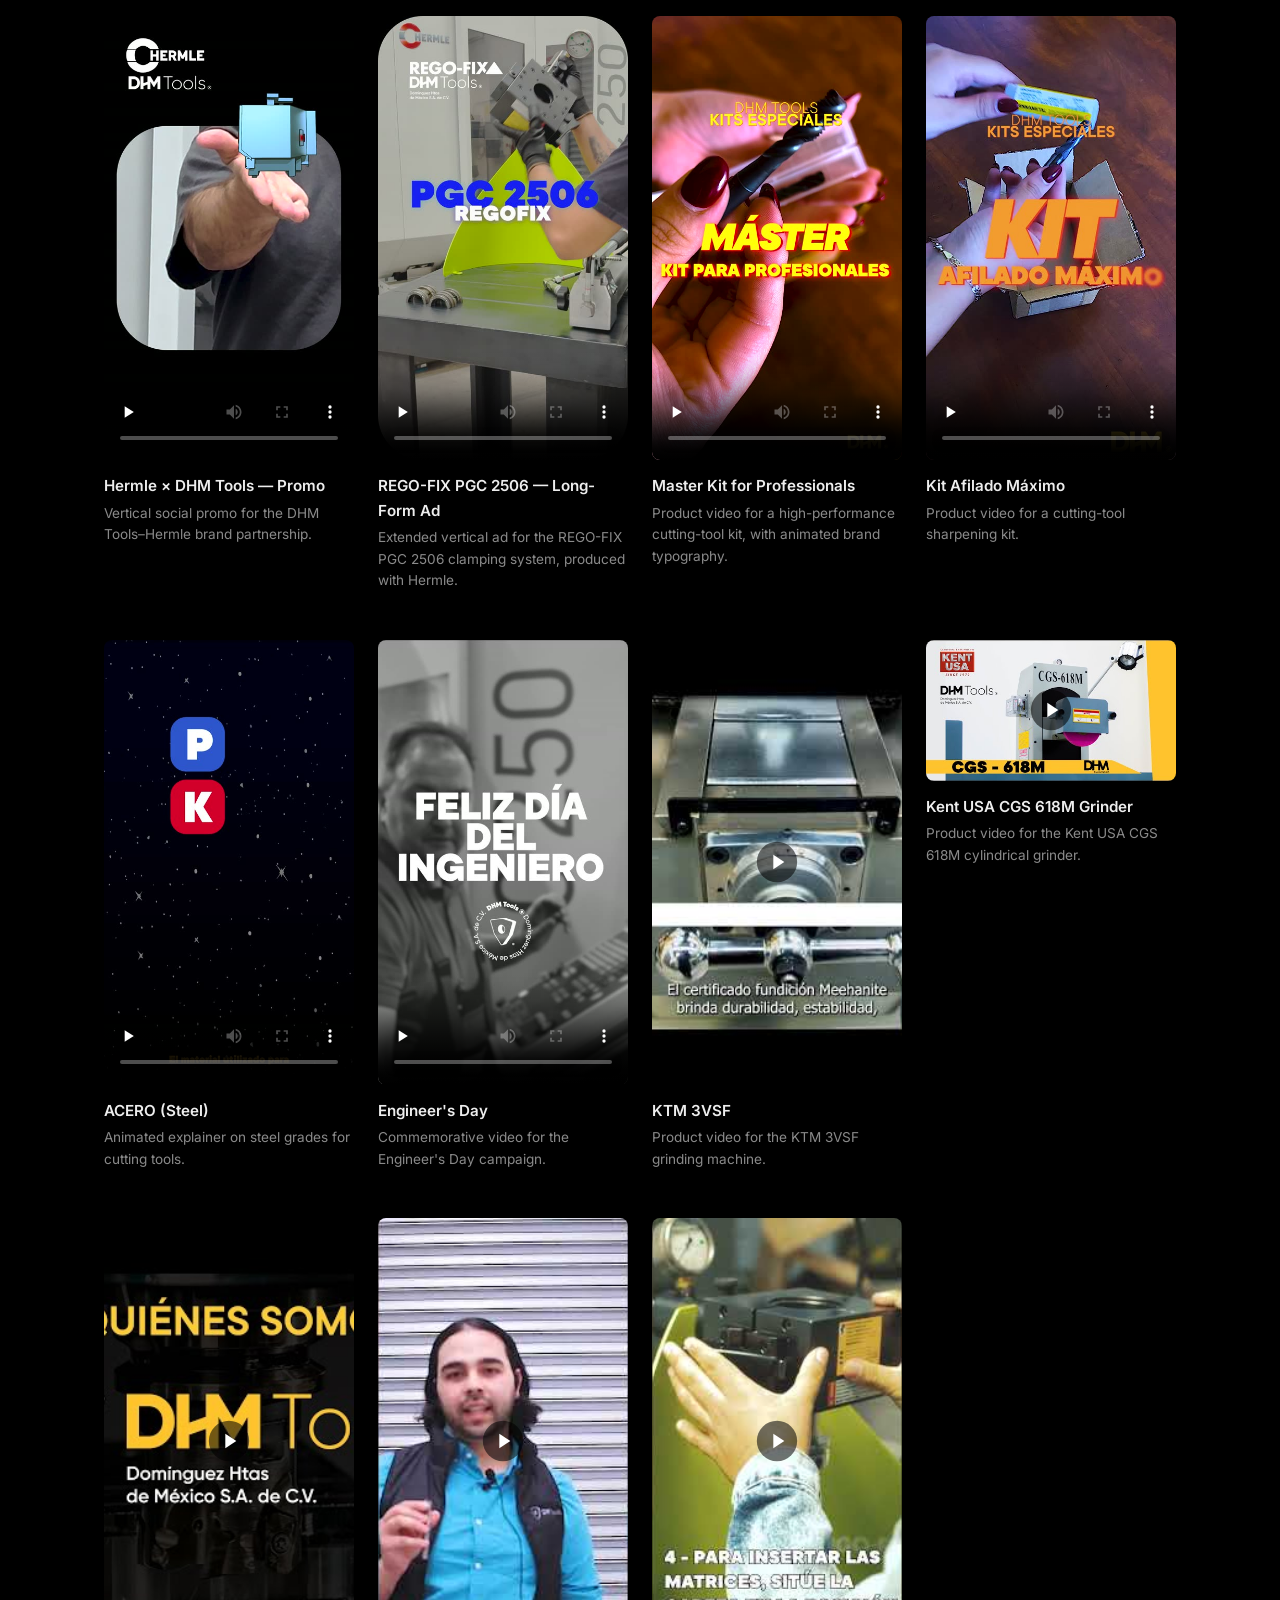
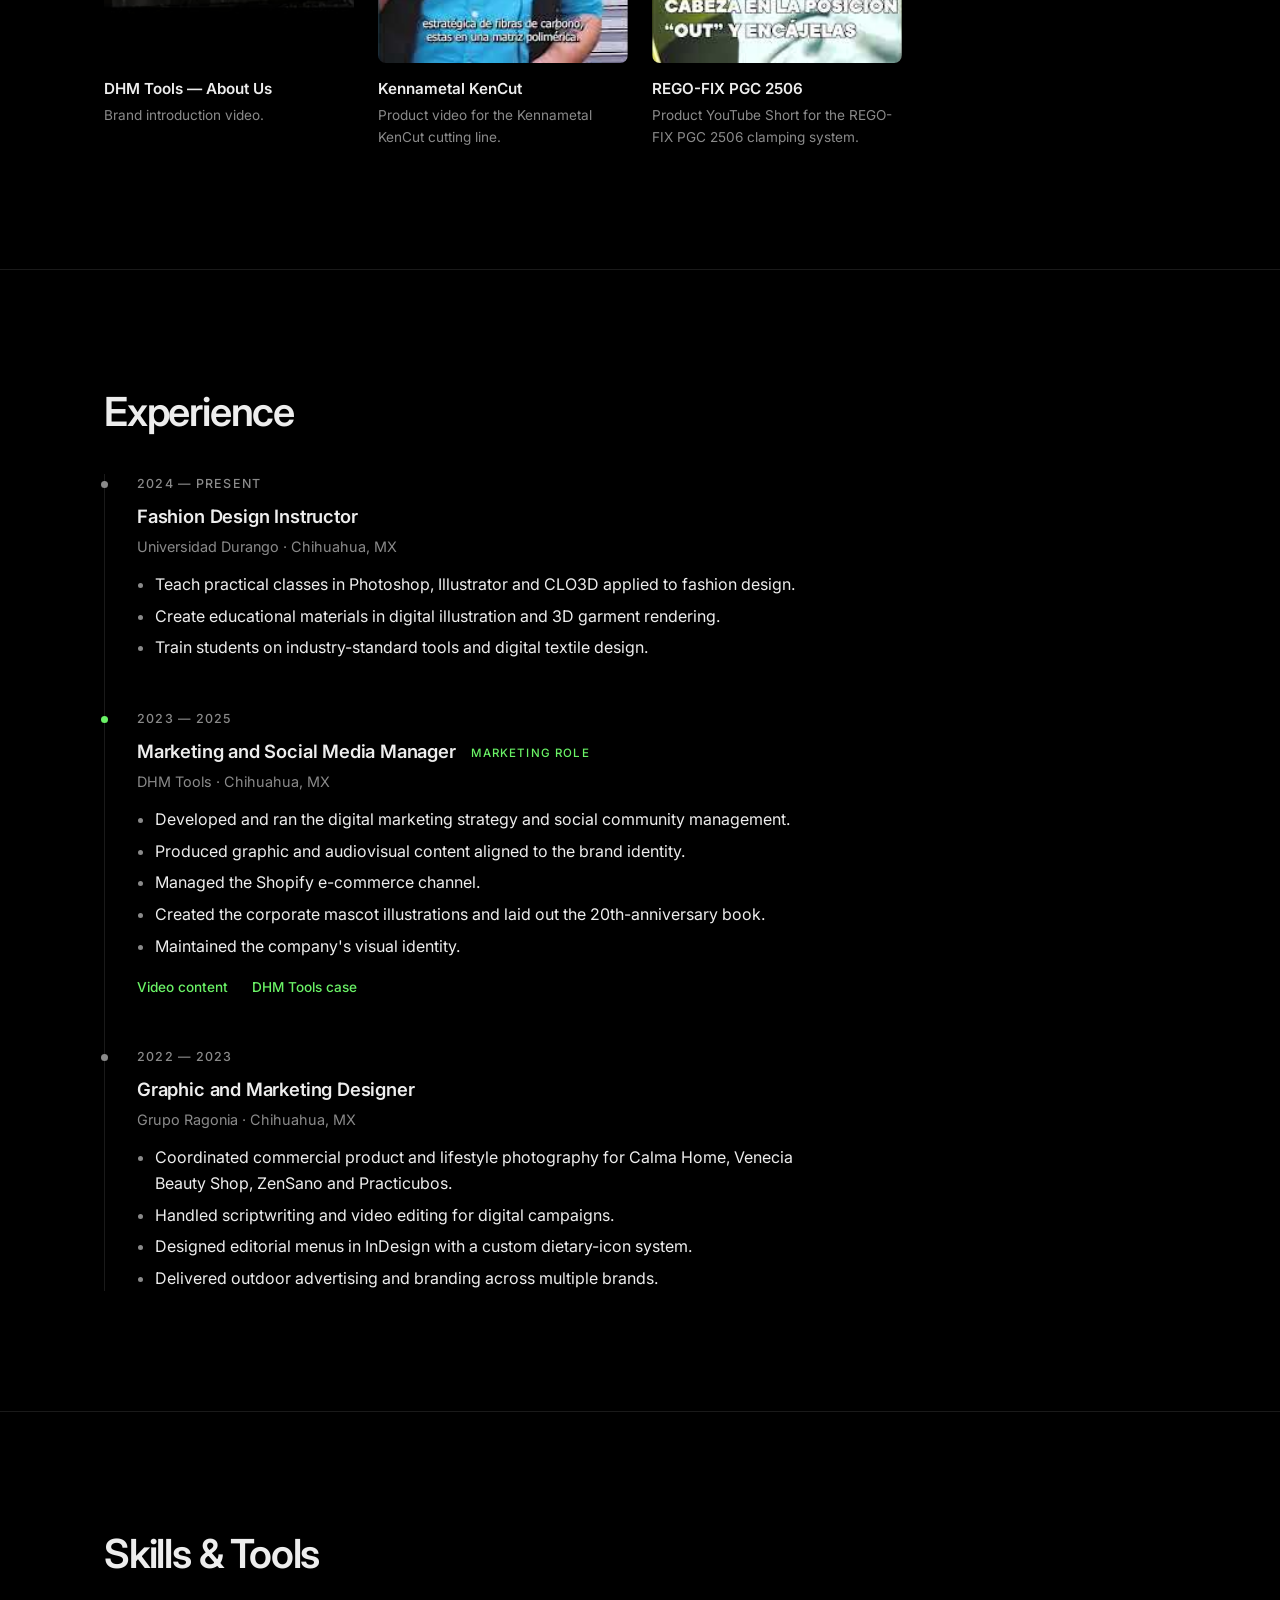
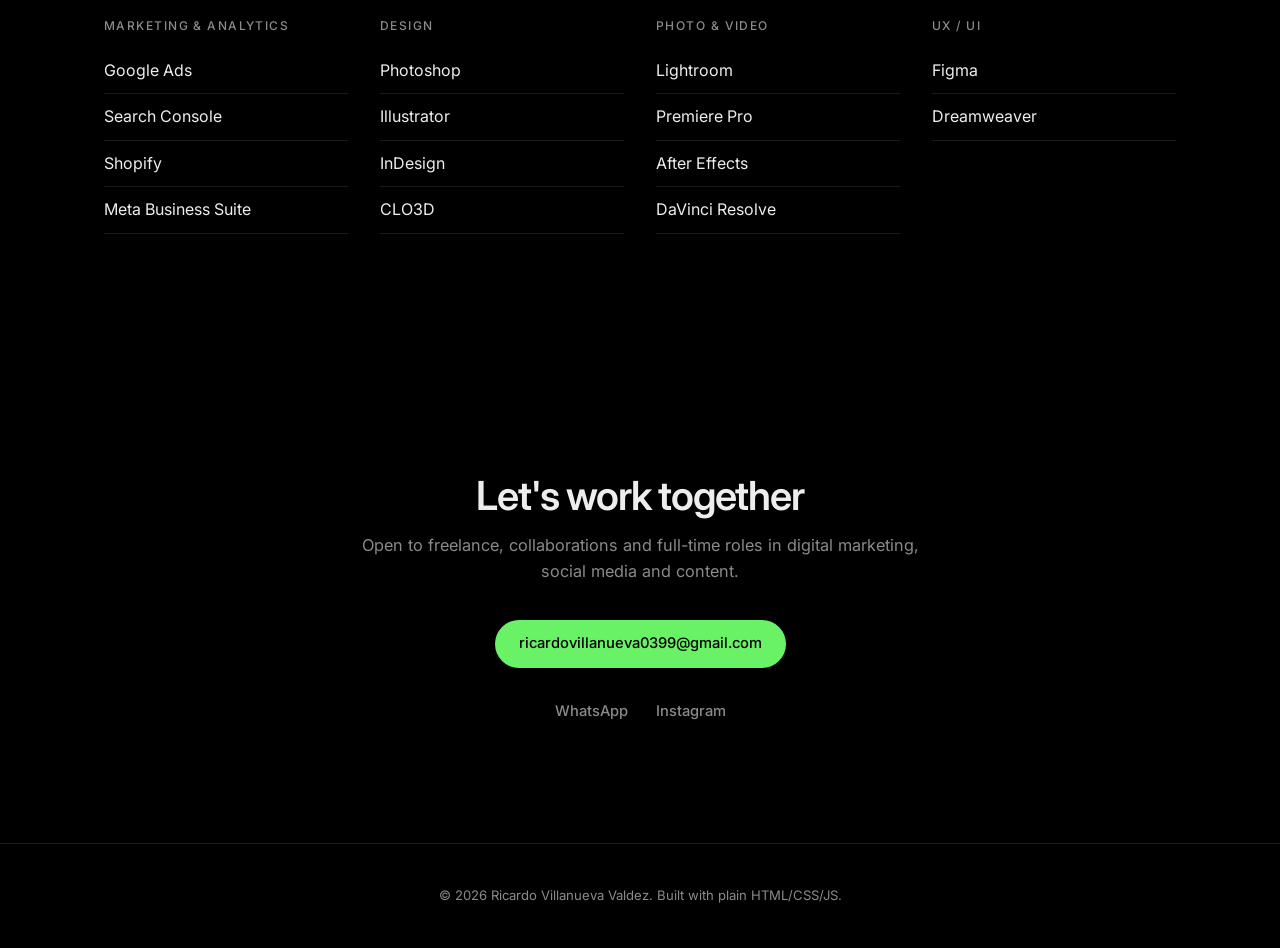
==== commit 5387c777: "Strip the site down to a minimal, single-typeface layout - One typeface (Inter) instead of Archivo B" ====
--- a/index.html
+++ b/index.html
@@ -4,7 +4,6 @@
 <meta charset="UTF-8">
 <meta name="viewport" content="width=device-width, initial-scale=1.0">
 <meta name="theme-color" content="#000000">
-<script>document.documentElement.classList.add('js');</script>
 <title>Ricardo Villanueva Valdez — Digital Marketing &amp; Content</title>
 <meta name="description" content="Digital marketing portfolio of Ricardo Villanueva Valdez: strategy, social media, content production and brand design for brands in Chihuahua, México.">
 <meta property="og:type" content="website">
@@ -12,7 +11,7 @@
 <meta property="og:description" content="Strategy, social media, content production and brand design — planned, created and measured in-house.">
 <link rel="preconnect" href="https://fonts.googleapis.com">
 <link rel="preconnect" href="https://fonts.gstatic.com" crossorigin>
-<link href="https://fonts.googleapis.com/css2?family=Archivo+Black&family=Inter:wght@400;500;600;700&display=swap" rel="stylesheet">
+<link href="https://fonts.googleapis.com/css2?family=Inter:wght@400;500;600&display=swap" rel="stylesheet">
 <link rel="stylesheet" href="styles.css">
 </head>
 <body>
@@ -36,15 +35,14 @@
 
 <main id="top">
 
-  <section class="hero banner">
+  <section class="hero">
     <div class="wrap hero-inner">
-      <p class="eyebrow" data-i18n="hero.eyebrow">Digital Marketing Portfolio</p>
+      <div class="tags">
+        <span class="tag" data-i18n="hero.tag1">Digital Marketing</span>
+        <span class="tag" data-i18n="hero.tag2">Social Media &amp; Content</span>
+        <span class="tag" data-i18n="hero.tag3">Brand &amp; Creative</span>
+      </div>
       <h1>Ricardo Villanueva Valdez</h1>
-      <div class="tags">
-        <span class="tag tag--pale" data-i18n="hero.tag1">Digital Marketing</span>
-        <span class="tag tag--mint" data-i18n="hero.tag2">Social Media &amp; Content</span>
-        <span class="tag tag--neon" data-i18n="hero.tag3">Brand &amp; Creative</span>
-      </div>
       <p class="hero-sub" data-i18n="hero.sub">Chihuahua, México — I run social and e-commerce channels, produce the design, photo and video content myself, and use analytics to keep improving it.</p>
       <div class="hero-actions">
         <a href="#projects" class="btn btn-primary" data-i18n="hero.cta1">See the work</a>
@@ -93,11 +91,6 @@
 
       <div class="grid grid-work">
         <article class="card">
-          <div class="card-decor" aria-hidden="true">
-            <svg viewBox="0 0 24 24" fill="none" stroke="currentColor" stroke-width="1.2" stroke-linecap="round" stroke-linejoin="round">
-              <polyline points="23 6 13.5 15.5 8.5 10.5 1 18"/><polyline points="17 6 23 6 23 12"/>
-            </svg>
-          </div>
           <div class="card-media" aria-hidden="true"><span class="card-icon">01</span></div>
           <h3 data-i18n="expertise.p1.title">Strategy &amp; Analytics</h3>
           <p data-i18n="expertise.p1.desc">Digital strategy, audience segmentation and reach optimization for e-commerce and social channels.</p>
@@ -106,11 +99,6 @@
         </article>
 
         <article class="card">
-          <div class="card-decor" aria-hidden="true">
-            <svg viewBox="0 0 24 24" fill="none" stroke="currentColor" stroke-width="1.2" stroke-linecap="round" stroke-linejoin="round">
-              <path d="M21 11.5a8.38 8.38 0 0 1-.9 3.8 8.5 8.5 0 0 1-7.6 4.7 8.38 8.38 0 0 1-3.8-.9L3 21l1.9-5.7a8.38 8.38 0 0 1-.9-3.8 8.5 8.5 0 0 1 4.7-7.6 8.38 8.38 0 0 1 3.8-.9h.5a8.48 8.48 0 0 1 8 8v.5z"/>
-            </svg>
-          </div>
           <div class="card-media" aria-hidden="true"><span class="card-icon">02</span></div>
           <h3 data-i18n="expertise.p2.title">Social Media &amp; Community</h3>
           <p data-i18n="expertise.p2.desc">Social strategy and community management, with promos, product ads and post series designed in-house for each brand.</p>
@@ -119,11 +107,6 @@
         </article>
 
         <article class="card">
-          <div class="card-decor" aria-hidden="true">
-            <svg viewBox="0 0 24 24" fill="none" stroke="currentColor" stroke-width="1.2" stroke-linecap="round" stroke-linejoin="round">
-              <path d="M23 19a2 2 0 0 1-2 2H3a2 2 0 0 1-2-2V8a2 2 0 0 1 2-2h4l2-3h6l2 3h4a2 2 0 0 1 2 2z"/><circle cx="12" cy="13" r="4"/>
-            </svg>
-          </div>
           <div class="card-media" aria-hidden="true"><span class="card-icon">03</span></div>
           <h3 data-i18n="expertise.p3.title">Photo &amp; Video Content</h3>
           <p data-i18n="expertise.p3.desc">Scriptwriting, shooting, editing and retouching of product, lifestyle, event and video content for social and campaigns.</p>
@@ -132,11 +115,6 @@
         </article>
 
         <article class="card">
-          <div class="card-decor" aria-hidden="true">
-            <svg viewBox="0 0 24 24" fill="none" stroke="currentColor" stroke-width="1.2" stroke-linecap="round" stroke-linejoin="round">
-              <path d="M12 19l7-7 3 3-7 7-3-3z"/><path d="M18 13l-1.5-7.5L2 2l3.5 14.5L13 18l5-5z"/><path d="M2 2l7.586 7.586"/><circle cx="11" cy="11" r="2"/>
-            </svg>
-          </div>
           <div class="card-media" aria-hidden="true"><span class="card-icon">04</span></div>
           <h3 data-i18n="expertise.p4.title">Brand &amp; Creative Direction</h3>
           <p data-i18n="expertise.p4.desc">Brand identities, design systems, packaging, editorial layouts and outdoor advertising, kept consistent across every channel.</p>
@@ -145,11 +123,6 @@
         </article>
 
         <article class="card">
-          <div class="card-decor" aria-hidden="true">
-            <svg viewBox="0 0 24 24" fill="none" stroke="currentColor" stroke-width="1.2" stroke-linecap="round" stroke-linejoin="round">
-              <path d="M6 2L3 6v14a2 2 0 0 0 2 2h14a2 2 0 0 0 2-2V6l-3-4z"/><line x1="3" y1="6" x2="21" y2="6"/><path d="M16 10a4 4 0 0 1-8 0"/>
-            </svg>
-          </div>
           <div class="card-media" aria-hidden="true"><span class="card-icon">05</span></div>
           <h3 data-i18n="expertise.p5.title">E-commerce &amp; Web</h3>
           <p data-i18n="expertise.p5.desc">Shopify channel management, e-commerce catalog UI, storefront and home page design.</p>
@@ -175,7 +148,7 @@
       </div>
 
       <div class="grid-projects" id="projectGrid">
-        <article class="project project--featured" id="case-dhm" data-topic="social" data-cat="Graphic Design" data-brand="dhm">
+        <article class="project project--featured" id="case-dhm" data-topic="social">
           <a class="project-media" data-gallery="dhmDesign" href="assets/img/dhm-design-3-full.jpg" target="_blank" rel="noopener" title="Ver galería">
             <img src="assets/img/dhm-cover.jpg" alt="DHM Tools — posts de ofertas y producto para redes sociales" loading="lazy">
             <span class="gallery-badge" aria-hidden="true"></span>
@@ -205,7 +178,7 @@
           </dl>
         </article>
 
-        <article class="project" data-topic="social" data-cat="Graphic Design">
+        <article class="project" data-topic="social">
           <a class="project-media" data-gallery="lozanoMesPatrio" href="assets/img/lozano-mes-patrio-2-full.jpg" target="_blank" rel="noopener" title="Ver galería">
             <img src="assets/img/mes-patrio-cover.jpg" alt="Refrigeración Lozano — posts de la campaña Mes Patrio" loading="lazy">
             <span class="gallery-badge" aria-hidden="true"></span>
@@ -218,7 +191,7 @@
           </div>
         </article>
 
-        <article class="project" data-topic="campaign" data-cat="Graphic Design">
+        <article class="project" data-topic="campaign">
           <a class="project-media" data-gallery="lozanoAds" href="assets/img/lozano-anuncios-tonelaje-full.jpg" target="_blank" rel="noopener" title="Ver galería">
             <img src="assets/img/lozano-ads-cover.jpg" alt="Refrigeración Lozano — serie de anuncios por tonelaje" loading="lazy">
             <span class="gallery-badge" aria-hidden="true"></span>
@@ -231,7 +204,7 @@
           </div>
         </article>
 
-        <article class="project" data-topic="social content" data-cat="Graphic Design" data-brand="venecia">
+        <article class="project" data-topic="social content">
           <a class="project-media" data-gallery="venecia" href="assets/img/venecia-3-full.jpg" target="_blank" rel="noopener" title="Ver galería">
             <img src="assets/img/venecia-cover.jpg" alt="Venecia Beauty Shop — promociones para redes sociales" loading="lazy">
             <span class="gallery-badge" aria-hidden="true"></span>
@@ -244,7 +217,7 @@
           </div>
         </article>
 
-        <article class="project" data-topic="campaign content" data-cat="Photography" data-brand="practicubos">
+        <article class="project" data-topic="campaign content">
           <a class="project-media" data-gallery="skaters" href="assets/img/skaters-8-full.jpg" target="_blank" rel="noopener" title="Ver galería">
             <img src="assets/img/skaters-cover.jpg" alt="Practicubos — campaña Skaters con muebles de cubos" loading="lazy">
             <span class="gallery-badge" aria-hidden="true"></span>
@@ -257,7 +230,7 @@
           </div>
         </article>
 
-        <article class="project" data-topic="campaign" data-cat="Graphic Design">
+        <article class="project" data-topic="campaign">
           <a class="project-media" data-gallery="lozanoCatalog" href="assets/img/lozano-revista-agosto-full.jpg" target="_blank" rel="noopener" title="Ver galería">
             <img src="assets/img/lozano-catalog-cover.jpg" alt="Refrigeración Lozano — página de revista de agosto" loading="lazy">
             <span class="gallery-badge" aria-hidden="true"></span>
@@ -270,7 +243,7 @@
           </div>
         </article>
 
-        <article class="project" data-topic="web" data-cat="UX/UI">
+        <article class="project" data-topic="web">
           <a class="project-media" data-gallery="lozanoWeb" href="assets/img/lozano-inicio-web-full.jpg" target="_blank" rel="noopener" title="Ver galería">
             <img src="assets/img/lozano-web-cover.jpg" alt="Refrigeración Lozano — página de inicio del sitio web" loading="lazy">
             <span class="gallery-badge" aria-hidden="true"></span>
@@ -283,7 +256,7 @@
           </div>
         </article>
 
-        <article class="project" data-topic="brand" data-cat="Graphic Design">
+        <article class="project" data-topic="brand">
           <a class="project-media" data-gallery="zensano" href="assets/img/zensano-menu-full.jpg" target="_blank" rel="noopener" title="Ver galería">
             <img src="assets/img/zensano-cover.jpg" alt="ZenSano — menú y sistema de iconos" loading="lazy">
             <span class="gallery-badge" aria-hidden="true"></span>
@@ -296,7 +269,7 @@
           </div>
         </article>
 
-        <article class="project" data-topic="brand" data-cat="Graphic Design">
+        <article class="project" data-topic="brand">
           <a class="project-media" data-gallery="teckel" href="assets/img/teckel-2-full.jpg" target="_blank" rel="noopener" title="Ver galería">
             <img src="assets/img/teckel-cover.jpg" alt="Teckel Estudio — identidad de marca" loading="lazy">
             <span class="gallery-badge" aria-hidden="true"></span>
@@ -309,7 +282,7 @@
           </div>
         </article>
 
-        <article class="project" data-topic="content" data-cat="Photography" data-brand="practicubos">
+        <article class="project" data-topic="content">
           <a class="project-media" data-gallery="calma" href="assets/img/calma-home-1-full.jpg" target="_blank" rel="noopener" title="Ver galería">
             <img src="assets/img/calma-home-cover.jpg" alt="Calma Home — mesa auxiliar de madera junto a un sillón" loading="lazy">
             <span class="gallery-badge" aria-hidden="true"></span>
@@ -322,7 +295,7 @@
           </div>
         </article>
 
-        <article class="project" data-topic="content" data-cat="Photography" data-brand="cotorritos">
+        <article class="project" data-topic="content">
           <a class="project-media" data-gallery="cotorritos" href="assets/img/cotorritos-bebidas-full.jpg" target="_blank" rel="noopener" title="Ver galería">
             <img src="assets/img/cotorritos-cover.jpg" alt="Cotorritos — fotografía de bebidas" loading="lazy">
             <span class="gallery-badge" aria-hidden="true"></span>
@@ -335,7 +308,7 @@
           </div>
         </article>
 
-        <article class="project" data-topic="content" data-cat="Photography">
+        <article class="project" data-topic="content">
           <a class="project-media" data-gallery="consentida" href="assets/img/consentida-evento-full.jpg" target="_blank" rel="noopener" title="Ver galería">
             <img src="assets/img/consentida-cover.jpg" alt="La Consentida — fotografía de evento" loading="lazy">
             <span class="gallery-badge" aria-hidden="true"></span>
@@ -348,7 +321,7 @@
           </div>
         </article>
 
-        <article class="project" data-topic="content" data-cat="Photography">
+        <article class="project" data-topic="content">
           <a class="project-media" data-gallery="tarocce" href="assets/img/tarocce-3-full.jpg" target="_blank" rel="noopener" title="Ver galería">
             <img src="assets/img/tarocce-cover.jpg" alt="Tarocce — fotografía editorial" loading="lazy">
             <span class="gallery-badge" aria-hidden="true"></span>
@@ -361,7 +334,7 @@
           </div>
         </article>
 
-        <article class="project" data-topic="content" data-cat="Photography">
+        <article class="project" data-topic="content">
           <a class="project-media" data-gallery="armonico" href="assets/img/armonico-9-full.jpg" target="_blank" rel="noopener" title="Ver galería">
             <img src="assets/img/armonico-escenario-cover.jpg" alt="ARMÓNICO — sillón y tornamesa frente al telón rojo del escenario" loading="lazy">
             <span class="gallery-badge" aria-hidden="true"></span>
@@ -374,7 +347,7 @@
           </div>
         </article>
 
-        <article class="project" data-topic="content" data-cat="Photography">
+        <article class="project" data-topic="content">
           <a class="project-media" data-gallery="korvinia" href="assets/img/korvinia-1-full.jpg" target="_blank" rel="noopener" title="Ver galería">
             <img src="assets/img/korvinia-cover.jpg" alt="KORVINIA — mesas auxiliares de madera en tres acabados" loading="lazy">
             <span class="gallery-badge" aria-hidden="true"></span>
@@ -387,7 +360,7 @@
           </div>
         </article>
 
-        <article class="project" data-topic="content" data-cat="Photography">
+        <article class="project" data-topic="content">
           <a class="project-media" data-gallery="casas" href="assets/img/casas-2-full.jpg" target="_blank" rel="noopener" title="Ver galería">
             <img src="assets/img/casas-cover.jpg" alt="Fotografía arquitectónica residencial" loading="lazy">
             <span class="gallery-badge" aria-hidden="true"></span>
@@ -425,7 +398,6 @@
             </video>
           </div>
           <div class="video-body">
-            <span class="project-tag" data-i18n="work.card3.title">Video</span>
             <h3 data-i18n="projects.dhmHermle.title">Hermle × DHM Tools — Promo</h3>
             <p data-i18n="projects.dhmHermle.desc">Vertical social promo for the DHM Tools–Hermle brand partnership.</p>
           </div>
@@ -438,7 +410,6 @@
             </video>
           </div>
           <div class="video-body">
-            <span class="project-tag" data-i18n="work.card3.title">Video</span>
             <h3 data-i18n="projects.dhmPubli.title">DHM Tools — Brand Ad</h3>
             <p data-i18n="projects.dhmPubli.desc">Vertical ad piece for DHM Tools social media campaigns.</p>
           </div>
@@ -451,7 +422,6 @@
             </video>
           </div>
           <div class="video-body">
-            <span class="project-tag" data-i18n="work.card3.title">Video</span>
             <h3 data-i18n="projects.dhmKitPro.title">Master Kit for Professionals</h3>
             <p data-i18n="projects.dhmKitPro.desc">Product video for a high-performance cutting-tool kit, with animated brand typography.</p>
           </div>
@@ -464,7 +434,6 @@
             </video>
           </div>
           <div class="video-body">
-            <span class="project-tag" data-i18n="work.card3.title">Video</span>
             <h3 data-i18n="projects.dhmKitAfilado.title">Kit Afilado Máximo</h3>
             <p data-i18n="projects.dhmKitAfilado.desc">Product video for a cutting-tool sharpening kit.</p>
           </div>
@@ -477,7 +446,6 @@
             </video>
           </div>
           <div class="video-body">
-            <span class="project-tag" data-i18n="work.card3.title">Video</span>
             <h3 data-i18n="projects.dhmAcero.title">ACERO (Steel)</h3>
             <p data-i18n="projects.dhmAcero.desc">Animated explainer on steel grades for cutting tools.</p>
           </div>
@@ -490,7 +458,6 @@
             </video>
           </div>
           <div class="video-body">
-            <span class="project-tag" data-i18n="work.card3.title">Video</span>
             <h3 data-i18n="projects.dhmIngeniero.title">Engineer's Day</h3>
             <p data-i18n="projects.dhmIngeniero.desc">Commemorative video for the Engineer's Day campaign.</p>
           </div>
@@ -502,7 +469,6 @@
             <span class="play-badge" aria-hidden="true"><svg viewBox="0 0 24 24" fill="white"><circle cx="12" cy="12" r="11" fill="rgba(0,0,0,0.55)"/><path d="M10 8l6 4-6 4z" fill="white"/></svg></span>
           </a>
           <div class="video-body">
-            <span class="project-tag" data-i18n="work.card3.title">Video</span>
             <h3 data-i18n="projects.dhmKtm.title">KTM 3VSF</h3>
             <p data-i18n="projects.dhmKtm.desc">Product video for the KTM 3VSF grinding machine.</p>
           </div>
@@ -514,7 +480,6 @@
             <span class="play-badge" aria-hidden="true"><svg viewBox="0 0 24 24" fill="white"><circle cx="12" cy="12" r="11" fill="rgba(0,0,0,0.55)"/><path d="M10 8l6 4-6 4z" fill="white"/></svg></span>
           </a>
           <div class="video-body">
-            <span class="project-tag" data-i18n="work.card3.title">Video</span>
             <h3 data-i18n="projects.dhmKent.title">Kent USA CGS 618M Grinder</h3>
             <p data-i18n="projects.dhmKent.desc">Product video for the Kent USA CGS 618M cylindrical grinder.</p>
           </div>
@@ -526,7 +491,6 @@
             <span class="play-badge" aria-hidden="true"><svg viewBox="0 0 24 24" fill="white"><circle cx="12" cy="12" r="11" fill="rgba(0,0,0,0.55)"/><path d="M10 8l6 4-6 4z" fill="white"/></svg></span>
           </a>
           <div class="video-body">
-            <span class="project-tag" data-i18n="work.card3.title">Video</span>
             <h3 data-i18n="projects.dhmConocenos.title">DHM Tools — About Us</h3>
             <p data-i18n="projects.dhmConocenos.desc">Brand introduction video.</p>
           </div>
@@ -538,7 +502,6 @@
             <span class="play-badge" aria-hidden="true"><svg viewBox="0 0 24 24" fill="white"><circle cx="12" cy="12" r="11" fill="rgba(0,0,0,0.55)"/><path d="M10 8l6 4-6 4z" fill="white"/></svg></span>
           </a>
           <div class="video-body">
-            <span class="project-tag" data-i18n="work.card3.title">Video</span>
             <h3 data-i18n="projects.dhmKencut.title">Kennametal KenCut</h3>
             <p data-i18n="projects.dhmKencut.desc">Product video for the Kennametal KenCut cutting line.</p>
           </div>
@@ -550,7 +513,6 @@
             <span class="play-badge" aria-hidden="true"><svg viewBox="0 0 24 24" fill="white"><circle cx="12" cy="12" r="11" fill="rgba(0,0,0,0.55)"/><path d="M10 8l6 4-6 4z" fill="white"/></svg></span>
           </a>
           <div class="video-body">
-            <span class="project-tag" data-i18n="work.card3.title">Video</span>
             <h3 data-i18n="projects.dhmPgc.title">REGO-FIX PGC 2506</h3>
             <p data-i18n="projects.dhmPgc.desc">Product YouTube Short for the REGO-FIX PGC 2506 clamping system.</p>
           </div>
@@ -562,11 +524,6 @@
   <section id="about" class="section section--alt">
     <div class="wrap">
       <h2 class="section-title" data-i18n="about.title">Experience</h2>
-
-      <div class="highlight-box">
-        <h3 data-i18n="highlight.title">Marketing highlight</h3>
-        <p data-i18n="highlight.desc">Directed digital strategy for an e-commerce catalog of 2,000+ products, using Google Ads and Search Console to optimize reach, and Meta and Shopify analytics to segment audiences — while owning full brand management from identity design to editorial art direction.</p>
-      </div>
 
       <div class="timeline">
         <div class="timeline-item">
@@ -625,42 +582,42 @@
         <div class="skill-group">
           <h3 data-i18n="skills.group4">Marketing &amp; Analytics</h3>
           <ul>
-            <li><span class="tool-badge tool-badge--ads" aria-hidden="true">Ad</span>Google Ads</li>
-            <li><span class="tool-badge tool-badge--sc" aria-hidden="true">Sc</span>Search Console</li>
-            <li><span class="tool-badge tool-badge--shop" aria-hidden="true">S</span>Shopify</li>
-            <li><span class="tool-badge tool-badge--meta" aria-hidden="true">M</span>Meta Business Suite</li>
+            <li>Google Ads</li>
+            <li>Search Console</li>
+            <li>Shopify</li>
+            <li>Meta Business Suite</li>
           </ul>
         </div>
         <div class="skill-group">
           <h3 data-i18n="skills.group1">Design</h3>
           <ul>
-            <li><span class="tool-badge tool-badge--ps" aria-hidden="true">Ps</span>Photoshop</li>
-            <li><span class="tool-badge tool-badge--ai" aria-hidden="true">Ai</span>Illustrator</li>
-            <li><span class="tool-badge tool-badge--id" aria-hidden="true">Id</span>InDesign</li>
-            <li><span class="tool-badge tool-badge--clo" aria-hidden="true">3D</span>CLO3D</li>
+            <li>Photoshop</li>
+            <li>Illustrator</li>
+            <li>InDesign</li>
+            <li>CLO3D</li>
           </ul>
         </div>
         <div class="skill-group">
           <h3 data-i18n="skills.group2">Photo &amp; Video</h3>
           <ul>
-            <li><span class="tool-badge tool-badge--lr" aria-hidden="true">Lr</span>Lightroom</li>
-            <li><span class="tool-badge tool-badge--pr" aria-hidden="true">Pr</span>Premiere Pro</li>
-            <li><span class="tool-badge tool-badge--ae" aria-hidden="true">Ae</span>After Effects</li>
-            <li><span class="tool-badge tool-badge--dr" aria-hidden="true">Dr</span>DaVinci Resolve</li>
+            <li>Lightroom</li>
+            <li>Premiere Pro</li>
+            <li>After Effects</li>
+            <li>DaVinci Resolve</li>
           </ul>
         </div>
         <div class="skill-group">
           <h3 data-i18n="skills.group3">UX / UI</h3>
           <ul>
-            <li><span class="tool-badge tool-badge--fi" aria-hidden="true">Fi</span>Figma</li>
-            <li><span class="tool-badge tool-badge--dw" aria-hidden="true">Dw</span>Dreamweaver</li>
+            <li>Figma</li>
+            <li>Dreamweaver</li>
           </ul>
         </div>
       </div>
     </div>
   </section>
 
-  <section id="contact" class="section section--dark banner banner--end">
+  <section id="contact" class="section">
     <div class="wrap contact-inner">
       <h2 class="section-title" data-i18n="contact.title">Let's work together</h2>
       <p class="section-sub" data-i18n="contact.sub">Open to freelance, collaborations and full-time roles in digital marketing, social media and content.</p>
--- a/styles.css
+++ b/styles.css
@@ -1,66 +1,44 @@
 :root{
   color-scheme:dark;
   --black:#000000;
-  --forest:#165914;
-  --green:#078C03;
+  --surface:#0d0d0d;
+  --ink:#ededed;
+  --muted:#8a8a8a;
+  --border:rgba(255,255,255,0.1);
   --neon:#6AF266;
   --mint:#A1FF9E;
-  --pale:#D3FFD1;
-  --surface:#0b0b0b;
-  --ink:#f2f2f2;
-  --muted:#9a9a9a;
-  --border:rgba(255,255,255,0.1);
-  --radius:14px;
-  --shadow-sm:0 4px 14px rgba(0,0,0,0.5);
-  --shadow:0 10px 30px rgba(0,0,0,0.5);
-  --shadow-lg:0 24px 48px -12px rgba(0,0,0,0.7);
+  --radius:8px;
   --maxw:1120px;
-  --ff-display:'Archivo Black', 'Inter', sans-serif;
-  --ff-body:'Inter', system-ui, sans-serif;
+  --ff:'Inter', system-ui, sans-serif;
   --ease:cubic-bezier(.16,.84,.44,1);
-  --dur:.5s;
-  --grad-text:linear-gradient(180deg,#fff 0%,#fff 40%,rgba(161,255,158,0.55) 100%);
-  --grain:.7;
-  --noise:url("data:image/svg+xml,%3Csvg xmlns='http://www.w3.org/2000/svg' width='160' height='160'%3E%3Cfilter id='g' color-interpolation-filters='sRGB'%3E%3CfeTurbulence type='fractalNoise' baseFrequency='.8' numOctaves='3' stitchTiles='stitch'/%3E%3CfeColorMatrix values='.33 .33 .33 0 0 .33 .33 .33 0 0 .33 .33 .33 0 0 0 0 0 0 1'/%3E%3CfeComponentTransfer%3E%3CfeFuncR type='linear' slope='2.4' intercept='-.7'/%3E%3CfeFuncG type='linear' slope='2.4' intercept='-.7'/%3E%3CfeFuncB type='linear' slope='2.4' intercept='-.7'/%3E%3C/feComponentTransfer%3E%3C/filter%3E%3Crect width='100%25' height='100%25' filter='url(%23g)'/%3E%3C/svg%3E");
 }
 
 *,*::before,*::after{box-sizing:border-box;}
 html{scroll-behavior:smooth;}
 body{
   margin:0;
-  font-family:var(--ff-body);
+  font-family:var(--ff);
   color:var(--ink);
   background:var(--black);
-  line-height:1.55;
+  line-height:1.6;
   -webkit-font-smoothing:antialiased;
 }
 img{max-width:100%;display:block;}
 a{color:inherit;}
 [hidden]{display:none!important;}
+a:focus-visible,button:focus-visible{outline:2px solid var(--neon);outline-offset:3px;}
 .wrap{max-width:var(--maxw);margin:0 auto;padding:0 24px;}
 
 /* Scroll-reveal */
 .reveal{
-  opacity:0;transform:translateY(28px);
-  transition:opacity var(--dur) var(--ease), transform var(--dur) var(--ease);
-  will-change:opacity,transform;
-}
-.reveal.is-visible{opacity:1;transform:translateY(0);}
-.reveal-group>*:nth-child(1){transition-delay:.02s;}
-.reveal-group>*:nth-child(2){transition-delay:.08s;}
-.reveal-group>*:nth-child(3){transition-delay:.14s;}
-.reveal-group>*:nth-child(4){transition-delay:.2s;}
-.reveal-group>*:nth-child(5){transition-delay:.26s;}
-.reveal-group>*:nth-child(6){transition-delay:.32s;}
-.reveal-group>*:nth-child(7){transition-delay:.38s;}
-.reveal-group>*:nth-child(8){transition-delay:.44s;}
-.reveal-group>*:nth-child(9){transition-delay:.5s;}
-.reveal-group>*:nth-child(10){transition-delay:.56s;}
-.reveal-group>*:nth-child(n+11){transition-delay:.6s;}
+  opacity:0;transform:translateY(16px);
+  transition:opacity .6s var(--ease), transform .6s var(--ease);
+}
+.reveal.is-visible{opacity:1;transform:none;}
 
 @media (prefers-reduced-motion: reduce){
   html{scroll-behavior:auto;}
-  *,*::before,*::after{animation-duration:.001ms!important;animation-delay:0s!important;animation-iteration-count:1!important;transition-duration:.001ms!important;}
+  *,*::before,*::after{animation-duration:.001ms!important;animation-delay:0s!important;transition-duration:.001ms!important;}
   .reveal{opacity:1!important;transform:none!important;}
 }
 
@@ -70,493 +48,233 @@
   background:rgba(0,0,0,0.85);
   backdrop-filter:blur(8px);
   border-bottom:1px solid var(--border);
-  box-shadow:0 0 0 rgba(0,0,0,0);
-  transition:box-shadow var(--dur) var(--ease), background-color var(--dur) var(--ease);
-}
-.nav.nav--scrolled{
-  background:rgba(0,0,0,0.96);
-  box-shadow:var(--shadow-sm);
 }
 .nav-inner{display:flex;align-items:center;justify-content:space-between;height:64px;}
-.logo{
-  font-family:var(--ff-display);font-size:1.1rem;letter-spacing:0.02em;text-decoration:none;
-  display:inline-block;transition:transform .3s var(--ease),color .3s var(--ease);
-}
-.logo:hover{transform:rotate(-4deg) scale(1.08);color:var(--neon);}
+.logo{font-weight:600;font-size:1rem;letter-spacing:0.02em;text-decoration:none;}
 .nav-links{display:flex;align-items:center;gap:28px;}
-.nav-links a{text-decoration:none;font-weight:600;font-size:0.95rem;color:var(--ink);position:relative;}
-.nav-links a:not(.nav-cta)::after{
-  content:'';position:absolute;left:0;right:100%;bottom:-4px;height:2px;
-  background:var(--neon);transition:right var(--dur) var(--ease);
-}
-.nav-links a:not(.nav-cta):hover::after{right:0;}
-.nav-links a.nav-cta{
-  background:var(--neon);color:var(--black);padding:8px 16px;border-radius:999px;
-  transition:transform .3s var(--ease), box-shadow .3s var(--ease), background-color .3s var(--ease);
-}
-.nav-links a.nav-cta:hover{transform:translateY(-2px);box-shadow:var(--shadow);background:var(--mint);}
+.nav-links a{text-decoration:none;font-weight:500;font-size:0.9rem;color:var(--muted);transition:color .2s ease;}
+.nav-links a:hover{color:var(--ink);}
+.nav-links a.nav-cta{color:var(--neon);}
+.nav-links a.nav-cta:hover{color:var(--mint);}
 .lang-toggle{
-  font-family:var(--ff-body);font-weight:700;font-size:0.85rem;
-  background:transparent;color:var(--ink);border:1.5px solid var(--border);
-  border-radius:999px;padding:7px 14px;cursor:pointer;line-height:1;
-  transition:border-color .25s var(--ease), background-color .25s var(--ease), transform .25s var(--ease);
-}
-.lang-toggle:hover{border-color:var(--ink);background:var(--ink);color:var(--black);transform:translateY(-1px);}
+  font-family:var(--ff);font-weight:500;font-size:0.85rem;line-height:1;
+  background:none;color:var(--muted);border:0;padding:4px 0;cursor:pointer;
+  transition:color .2s ease;
+}
+.lang-toggle:hover{color:var(--ink);}
 .nav-toggle{display:none;flex-direction:column;gap:5px;background:none;border:0;cursor:pointer;padding:8px;}
-.nav-toggle span{width:22px;height:2px;background:var(--ink);display:block;transition:transform .3s var(--ease),opacity .3s var(--ease);}
-
-/* Banners (hero + contact): blurred green light under a film grain */
-.banner{position:relative;overflow:hidden;isolation:isolate;background:var(--black);}
-.banner::before{
-  content:'';position:absolute;inset:-20%;z-index:-2;pointer-events:none;
-  background:
-    radial-gradient(34% 42% at var(--glow-a,78% 28%),rgba(7,140,3,.75),transparent 70%),
-    radial-gradient(40% 48% at var(--glow-b,10% 86%),rgba(22,89,20,.95),transparent 70%),
-    radial-gradient(22% 26% at var(--glow-c,64% 70%),rgba(106,242,102,.3),transparent 70%);
-  filter:blur(60px);
-  animation:drift 24s ease-in-out infinite alternate;
-}
-.banner::after{
-  content:'';position:absolute;inset:0;z-index:-1;pointer-events:none;
-  background:var(--noise);background-size:160px;
-  opacity:var(--grain);mix-blend-mode:overlay;
-}
-.banner--end{--glow-a:50% 96%;--glow-b:14% 24%;--glow-c:86% 62%;}
-@keyframes drift{
-  0%{transform:translate3d(0,0,0) scale(1);}
-  100%{transform:translate3d(4%,-5%,0) scale(1.1);}
-}
-
-/* Display type: white that fades into the background */
-.hero h1,.hero h1 .char,.section-title,.stat-num{
-  background-image:var(--grad-text);background-size:100% 1lh;
-  -webkit-background-clip:text;background-clip:text;-webkit-text-fill-color:transparent;
-}
-.hero h1.is-split{background-image:none;}
+.nav-toggle span{width:20px;height:1.5px;background:var(--ink);display:block;}
 
 /* Hero */
 .hero{
-  min-height:min(88vh,780px);padding:112px 0 96px;
+  min-height:min(80vh,720px);padding:120px 0 96px;
   display:flex;flex-direction:column;justify-content:center;
-  color:#fff;border-bottom:1px solid var(--border);
-}
-.hero-inner{width:100%;}
-.hero-inner>*{max-width:760px;}
-.eyebrow{
-  display:flex;align-items:center;gap:14px;
-  font-weight:700;text-transform:uppercase;letter-spacing:0.18em;font-size:0.8rem;
-  color:var(--neon);margin:0 0 16px;
-}
-.eyebrow::before{content:'';width:32px;height:1px;background:currentColor;}
+  border-bottom:1px solid var(--border);
+}
+.hero-inner{width:100%;animation:fadeUp .9s var(--ease) both;}
+.hero-inner>*{max-width:860px;}
+@keyframes fadeUp{from{opacity:0;transform:translateY(12px);}}
+.tags{display:flex;flex-wrap:wrap;margin:0 0 20px;}
+.tag{font-weight:500;font-size:0.78rem;text-transform:uppercase;letter-spacing:0.12em;color:var(--muted);}
+.tag:not(:last-child)::after{content:'/';margin:0 12px;opacity:0.5;}
 .hero h1{
-  font-family:var(--ff-display);
-  font-size:clamp(2.2rem,5.5vw,3.6rem);
-  line-height:1.05;margin:0 0 20px;
-}
-.hero h1 .word{display:inline-block;overflow:hidden;vertical-align:top;padding-bottom:.08em;margin-bottom:-.08em;}
-.hero h1 .char{display:inline-block;}
-
-/* Hero intro: script.js splits the name into letters, then adds .is-playing */
-.js .hero::before,.js .hero-inner>*{opacity:0;}
-.hero.is-playing::before,.hero.is-playing .hero-inner>*{opacity:1;}
-.hero.is-playing::before{animation:fadeIn 2.4s var(--ease) backwards,drift 24s ease-in-out infinite alternate;}
-.hero.is-playing .eyebrow{animation:wipeIn .9s var(--ease) .15s backwards;}
-.hero.is-playing h1 .char{animation:charIn .9s var(--ease) calc(.4s + var(--i) * 32ms) backwards;}
-.hero.is-playing .tag{animation:popIn .7s var(--ease) backwards;}
-.hero.is-playing .tag:nth-child(1){animation-delay:1.1s;}
-.hero.is-playing .tag:nth-child(2){animation-delay:1.22s;}
-.hero.is-playing .tag:nth-child(3){animation-delay:1.34s;}
-.hero.is-playing .hero-sub{animation:blurIn 1s var(--ease) 1.45s backwards;}
-.hero.is-playing .hero-actions .btn{animation:riseIn .8s var(--ease) backwards;}
-.hero.is-playing .hero-actions .btn:nth-child(1){animation-delay:1.7s;}
-.hero.is-playing .hero-actions .btn:nth-child(2){animation-delay:1.8s;}
-@keyframes fadeIn{from{opacity:0;}}
-@keyframes wipeIn{from{opacity:0;clip-path:inset(0 100% 0 0);}}
-@keyframes charIn{from{opacity:0;transform:translateY(105%) rotate(6deg);filter:blur(8px);}}
-@keyframes popIn{from{opacity:0;transform:translateY(14px) scale(.9);filter:blur(6px);}}
-@keyframes blurIn{from{opacity:0;transform:translateY(10px);filter:blur(10px);}}
-@keyframes riseIn{from{opacity:0;transform:translateY(18px);}}
-.tags{display:flex;flex-wrap:wrap;gap:10px;margin-bottom:24px;}
-.tag{
-  font-weight:700;font-size:0.85rem;padding:7px 14px;border-radius:999px;
-  text-transform:uppercase;letter-spacing:0.02em;
-  transition:transform .3s var(--ease), box-shadow .3s var(--ease);
-}
-.tag:hover{transform:translateY(-3px) scale(1.04);box-shadow:var(--shadow-sm);}
-.tag--pale{color:var(--pale);border:1px solid rgba(211,255,209,0.35);}
-.tag--mint{color:var(--mint);border:1px solid rgba(161,255,158,0.35);}
-.tag--neon{color:var(--neon);border:1px solid rgba(106,242,102,0.35);}
-.hero-sub{font-size:1.1rem;color:rgba(255,255,255,0.8);max-width:560px;margin:0 0 32px;}
-.hero-actions{display:flex;gap:14px;flex-wrap:wrap;}
+  font-size:clamp(2.6rem,7vw,5rem);font-weight:600;
+  letter-spacing:-0.04em;line-height:1;margin:0 0 28px;
+}
+.hero-sub{font-size:1.1rem;color:var(--muted);max-width:540px;margin:0 0 36px;}
+.hero-actions{display:flex;gap:12px;flex-wrap:wrap;}
 
 .btn{
-  display:inline-block;padding:13px 26px;border-radius:999px;font-weight:700;
-  text-decoration:none;font-size:0.95rem;position:relative;overflow:hidden;isolation:isolate;
-  transition:transform .3s var(--ease), box-shadow .3s var(--ease), background-color .3s var(--ease);
-}
-.btn::before{
-  content:'';position:absolute;inset:0;z-index:-1;
-  background:linear-gradient(120deg,transparent 30%,rgba(255,255,255,.35) 50%,transparent 70%);
-  transform:translateX(-120%);transition:transform .6s var(--ease);
-}
-.btn:hover::before{transform:translateX(120%);}
-.btn:hover{transform:translateY(-3px);}
-.btn:active{transform:translateY(-1px) scale(.98);}
+  display:inline-block;padding:12px 24px;border-radius:999px;font-weight:500;
+  text-decoration:none;font-size:0.92rem;
+  transition:background-color .2s ease, border-color .2s ease, color .2s ease;
+}
 .btn-primary{background:var(--neon);color:var(--black);}
 .btn-primary:hover{background:var(--mint);}
-.btn-ghost{background:transparent;color:#fff;border:1.5px solid rgba(255,255,255,0.4);}
-.btn-ghost:hover{background:rgba(255,255,255,.1);border-color:#fff;}
+.btn-ghost{color:var(--ink);border:1px solid var(--border);}
+.btn-ghost:hover{border-color:var(--ink);}
 
 /* Sections */
-.section{padding:88px 0;}
+.section{padding:120px 0;}
 .section--alt{border-top:1px solid var(--border);border-bottom:1px solid var(--border);}
-.section--dark{color:#fff;}
-.banner.section{padding:120px 0;}
 .section-title{
-  font-family:var(--ff-display);
-  font-size:clamp(1.6rem,3.5vw,2.2rem);line-height:1.15;
-  margin:0 0 12px;position:relative;display:inline-block;
-}
-.section-title::after{
-  content:'';display:block;height:2px;width:0;border-radius:2px;margin-top:14px;
-  background:var(--neon);transition:width .6s var(--ease) .1s;
-}
-.section-title.is-visible::after{width:56px;}
-.section-sub{color:var(--muted);max-width:640px;margin:0 0 44px;font-size:1.05rem;}
-.section--dark .section-sub{color:rgba(255,255,255,0.75);}
-
-/* Work grid */
-.grid-work{
-  display:grid;grid-template-columns:repeat(6,1fr);gap:20px;
-}
-.grid-work .card{grid-column:span 2;min-height:300px;padding-top:76px;justify-content:flex-start;}
-.grid-work .card:nth-child(n+4){grid-column:span 3;}
-@media (max-width:900px){
-  .grid-work{grid-template-columns:repeat(2,1fr);}
-  .grid-work .card,.grid-work .card:nth-child(n+4){grid-column:span 1;}
-  .grid-work .card:last-child{grid-column:span 2;}
-}
-@media (max-width:560px){
-  .grid-work{grid-template-columns:1fr;}
-  .grid-work .card:last-child{grid-column:span 1;}
-}
+  font-size:clamp(1.75rem,3.5vw,2.5rem);font-weight:600;
+  letter-spacing:-0.03em;line-height:1.1;margin:0 0 14px;
+}
+.section-sub{color:var(--muted);max-width:600px;margin:0 0 56px;font-size:1.02rem;}
+
+/* Proof band */
+.proof{border-bottom:1px solid var(--border);padding:64px 0 56px;}
+.stats{display:grid;grid-template-columns:repeat(auto-fit,minmax(210px,1fr));gap:32px 48px;margin-bottom:48px;}
+.stat-num{display:inline-block;font-size:clamp(2.4rem,5vw,3.4rem);font-weight:600;letter-spacing:-0.04em;line-height:1;}
+.stat-label{margin:12px 0 0;color:var(--muted);font-size:0.9rem;max-width:260px;}
+.brands{display:flex;flex-wrap:wrap;align-items:baseline;gap:8px 24px;padding-top:28px;border-top:1px solid var(--border);}
+.brands-label{font-weight:500;font-size:0.75rem;text-transform:uppercase;letter-spacing:0.12em;color:var(--muted);}
+.brands-list{list-style:none;margin:0;padding:0;display:flex;flex-wrap:wrap;font-size:0.92rem;}
+.brands-list li{white-space:nowrap;}
+.brands-list li:not(:last-child)::after{content:'·';margin:0 10px;color:var(--muted);}
+
+/* Expertise: one row per area */
+.grid-work{border-bottom:1px solid var(--border);}
 .card{
-  border-radius:var(--radius);padding:26px;color:var(--ink);min-height:220px;
-  background:var(--surface);border:1px solid var(--border);
-  display:flex;flex-direction:column;justify-content:flex-end;box-shadow:var(--shadow);
-  position:relative;overflow:hidden;
-  transition:transform var(--dur) var(--ease), box-shadow var(--dur) var(--ease), border-color var(--dur) var(--ease);
-}
-.card::before{
-  content:'';position:absolute;inset:0;opacity:0;
-  background:linear-gradient(120deg,transparent 20%,rgba(255,255,255,.16) 45%,transparent 70%);
-  transform:translateX(-100%);transition:transform .7s var(--ease), opacity .3s ease;
-}
-.card:hover{transform:translateY(-10px) scale(1.02);box-shadow:var(--shadow-lg);border-color:rgba(106,242,102,0.45);}
-.card:hover::before{transform:translateX(100%);opacity:1;}
-.card h3{font-family:var(--ff-display);font-size:1.15rem;margin:14px 0 8px;}
-.card p{margin:0;font-size:0.92rem;color:var(--muted);}
-.card-media{position:absolute;top:18px;left:18px;}
-.card-icon{
-  display:inline-flex;align-items:center;justify-content:center;
-  width:38px;height:38px;border-radius:8px;border:1px solid var(--border);color:var(--mint);
-  font-weight:700;font-size:0.85rem;transition:transform .4s var(--ease);
-}
-.card:hover .card-icon{transform:rotate(-8deg) scale(1.12);}
-.card-decor{
-  position:absolute;right:-22px;bottom:-24px;width:150px;height:150px;
-  opacity:0.35;color:var(--green);pointer-events:none;z-index:0;
-  transition:transform .5s var(--ease), opacity .4s ease;
-}
-.card-decor svg{width:100%;height:100%;display:block;}
-.card:hover .card-decor{transform:scale(1.14) rotate(-8deg);opacity:0.7;}
-.card-media{z-index:1;}
-.card h3,.card p{position:relative;z-index:1;}
-.card .card-tools{display:flex;flex-wrap:wrap;gap:6px;margin-top:14px;}
-.card-tools span{
-  font-size:0.68rem;font-weight:700;letter-spacing:0.05em;text-transform:uppercase;
-  padding:3px 10px;border-radius:999px;border:1px solid currentColor;opacity:0.75;
-}
-.card-link{
-  align-self:flex-start;margin-top:auto;padding-top:18px;
-  font-weight:700;font-size:0.85rem;color:var(--neon);text-decoration:none;position:relative;z-index:1;
-}
-.card-link::after{content:'\2192';display:inline-block;margin-left:6px;transition:transform .3s var(--ease);}
-.card-link:hover::after{transform:translateX(5px);}
-.card-link:focus-visible,.filter-btn:focus-visible,.timeline-links a:focus-visible{outline:2px solid currentColor;outline-offset:3px;}
-
-/* Proof band */
-.proof{border-bottom:1px solid var(--border);padding:52px 0 44px;}
-.stats{display:grid;grid-template-columns:repeat(auto-fit,minmax(210px,1fr));gap:28px 40px;margin-bottom:36px;}
-.stat-num{
-  display:inline-block;font-family:var(--ff-display);font-size:clamp(2.3rem,5vw,3.1rem);line-height:1;
-}
-.stat-label{margin:10px 0 0;color:var(--muted);font-size:0.92rem;max-width:270px;}
-.brands{
-  display:flex;flex-wrap:wrap;align-items:center;gap:12px 18px;
-  padding-top:28px;border-top:1px solid var(--border);
-}
-.brands-label{font-weight:700;font-size:0.75rem;text-transform:uppercase;letter-spacing:0.1em;color:var(--muted);}
-.brands-list{list-style:none;margin:0;padding:0;display:flex;flex-wrap:wrap;gap:8px;}
-.brands-list li{
-  font-weight:600;font-size:0.85rem;padding:6px 14px;border-radius:999px;
-  background:var(--surface);border:1px solid var(--border);
-  transition:border-color .3s var(--ease), color .3s var(--ease), transform .3s var(--ease);
-}
-.brands-list li:hover{border-color:var(--neon);color:var(--neon);transform:translateY(-2px);}
+  display:grid;grid-template-columns:4rem minmax(0,1fr) minmax(0,1.4fr);column-gap:32px;
+  padding:32px 0;border-top:1px solid var(--border);
+}
+.card-media{grid-column:1;grid-row:1 / span 3;}
+.card-icon{font-size:0.85rem;color:var(--muted);font-variant-numeric:tabular-nums;}
+.card h3{grid-column:2;grid-row:1 / span 3;font-size:1.15rem;font-weight:600;letter-spacing:-0.01em;margin:0;}
+.card > p,.card-link{grid-column:3;}
+.card p{margin:0;color:var(--muted);font-size:0.95rem;}
+.card p.card-tools{display:flex;flex-wrap:wrap;margin-top:12px;font-size:0.8rem;}
+.card-tools span{white-space:nowrap;}
+.card-tools span:not(:last-child)::after{content:'·';margin:0 8px;}
+.card-link{justify-self:start;margin-top:14px;font-weight:500;font-size:0.85rem;color:var(--neon);text-decoration:none;}
+.card-link::after{content:'\2192';display:inline-block;margin-left:6px;transition:transform .2s ease;}
+.card-link:hover::after{transform:translateX(4px);}
 
 /* Projects */
-.section-sub + .filters{margin-top:-18px;}
-.filters{display:flex;flex-wrap:wrap;gap:10px;margin:0 0 32px;}
+.section-sub + .filters{margin-top:-24px;}
+.filters{display:flex;flex-wrap:wrap;gap:8px 24px;margin:0 0 48px;}
 .filter-btn{
-  font-family:var(--ff-body);font-weight:700;font-size:0.85rem;line-height:1;
-  background:transparent;color:var(--ink);border:1.5px solid var(--border);
-  border-radius:999px;padding:10px 18px;cursor:pointer;
-  transition:border-color .25s var(--ease), background-color .25s var(--ease), color .25s var(--ease), transform .25s var(--ease);
-}
-.filter-btn:hover{border-color:var(--ink);transform:translateY(-1px);}
-.filter-btn.is-active{background:var(--neon);border-color:var(--neon);color:var(--black);}
-.grid-projects{display:grid;grid-template-columns:repeat(auto-fit,minmax(280px,1fr));gap:24px;}
-.project{
-  --accent:var(--neon);
-  background:var(--surface);border:1px solid var(--border);border-radius:var(--radius);overflow:hidden;box-shadow:var(--shadow);
-  display:flex;flex-direction:column;position:relative;
-  transition:transform var(--dur) var(--ease), box-shadow var(--dur) var(--ease), border-color var(--dur) var(--ease);
-}
-.project::before{
-  content:'';position:absolute;top:0;left:0;right:0;height:4px;
-  background:var(--accent);transform:scaleX(0);transform-origin:left;
-  transition:transform .5s var(--ease);z-index:1;
-}
-.project:hover{transform:translateY(-8px);box-shadow:var(--shadow-lg);border-color:rgba(255,255,255,0.22);}
-.project:hover::before{transform:scaleX(1);}
-.project[data-cat="Photography"]{--accent:var(--mint);}
-.project[data-cat="UX/UI"]{--accent:var(--pale);}
-.project[data-brand="dhm"]{--accent:#F5C518;}
-.project[data-brand="venecia"]{--accent:#E85D9C;}
-.project[data-brand="cotorritos"]{--accent:#F5A623;}
-.project[data-brand="practicubos"]{--accent:#2B5AED;--accent-ink:#7594F3;}
-.project-media{display:block;position:relative;aspect-ratio:4/3;overflow:hidden;background:var(--surface);cursor:pointer;}
-.project-media img{width:100%;height:100%;object-fit:cover;object-position:center;display:block;transition:transform .5s var(--ease);}
-.project-media:hover img{transform:scale(1.08);}
+  font-family:var(--ff);font-weight:500;font-size:0.9rem;line-height:1;
+  background:none;color:var(--muted);border:0;border-bottom:1px solid transparent;
+  padding:6px 0;cursor:pointer;transition:color .2s ease, border-color .2s ease;
+}
+.filter-btn:hover{color:var(--ink);}
+.filter-btn.is-active{color:var(--ink);border-bottom-color:var(--neon);}
+.grid-projects{display:grid;grid-template-columns:repeat(auto-fit,minmax(280px,1fr));gap:56px 32px;}
+.project{display:flex;flex-direction:column;}
+.project-media{display:block;position:relative;aspect-ratio:4/3;overflow:hidden;border-radius:var(--radius);background:var(--surface);cursor:pointer;}
+.project-media img{width:100%;height:100%;object-fit:cover;transition:transform .6s var(--ease);}
+.project-media:hover img{transform:scale(1.03);}
 .gallery-badge{
-  position:absolute;bottom:10px;right:10px;background:rgba(0,0,0,0.75);color:#fff;
-  font-weight:700;font-size:0.75rem;padding:4px 10px;border-radius:999px;
-  backdrop-filter:blur(4px);opacity:0;transform:translateY(6px);
-  transition:opacity .3s var(--ease), transform .3s var(--ease);
+  position:absolute;bottom:10px;right:10px;background:rgba(0,0,0,0.7);color:#fff;
+  font-weight:500;font-size:0.75rem;padding:3px 9px;border-radius:999px;
+  opacity:0;transition:opacity .2s ease;
 }
 .gallery-badge:empty{display:none;}
-.project-media:hover .gallery-badge{opacity:1;transform:translateY(0);}
+.project-media:hover .gallery-badge{opacity:1;}
+.project-body{display:flex;flex-direction:column;flex:1;padding-top:18px;}
+.project-tag{font-weight:500;font-size:0.72rem;text-transform:uppercase;letter-spacing:0.1em;color:var(--muted);margin-bottom:8px;}
+.project-body h3{font-size:1.05rem;font-weight:600;letter-spacing:-0.01em;margin:0 0 6px;}
+.project-body p{margin:0;color:var(--muted);font-size:0.92rem;}
+.project-body .project-meta{margin-top:auto;padding-top:12px;font-size:0.8rem;opacity:0.7;}
+
+/* Featured case study */
+.project--featured{grid-column:1 / -1;display:grid;grid-template-columns:minmax(0,1.4fr) minmax(0,1fr);gap:0 48px;align-items:center;}
+.project--featured .project-body{padding:0;}
+.project--featured h3{font-size:clamp(1.4rem,2.4vw,1.9rem);letter-spacing:-0.03em;line-height:1.15;margin-bottom:14px;}
+.project--featured .project-body > p{font-size:1rem;}
+.case-points{
+  grid-column:1 / -1;margin:40px 0 0;padding-top:28px;border-top:1px solid var(--border);
+  display:grid;grid-template-columns:repeat(3,minmax(0,1fr));gap:24px 40px;
+}
+.case-points dt{font-weight:600;font-size:0.9rem;margin-bottom:6px;}
+.case-points dd{margin:0;color:var(--muted);font-size:0.9rem;}
+.case-actions{display:flex;flex-wrap:wrap;align-items:center;gap:12px 24px;margin-top:28px;}
+.case-btn{
+  font-family:var(--ff);font-weight:500;font-size:0.9rem;cursor:pointer;
+  background:var(--neon);color:var(--black);border:0;border-radius:999px;padding:11px 22px;
+  transition:background-color .2s ease;
+}
+.case-btn:hover{background:var(--mint);}
+.case-link{font-weight:500;font-size:0.9rem;color:var(--ink);text-decoration:none;border-bottom:1px solid var(--border);transition:border-color .2s ease;}
+.case-link:hover{border-color:var(--ink);}
+@media (max-width:820px){
+  .project--featured{grid-template-columns:1fr;}
+  .project--featured .project-body{padding-top:20px;}
+  .case-points{grid-template-columns:1fr;margin-top:28px;}
+}
 
 /* Lightbox */
 .lightbox{
-  position:fixed;inset:0;background:rgba(0,0,0,0.94);z-index:300;
+  position:fixed;inset:0;background:rgba(0,0,0,0.95);z-index:300;
   display:flex;align-items:center;justify-content:center;
-  opacity:0;pointer-events:none;transition:opacity .3s var(--ease);
+  opacity:0;pointer-events:none;transition:opacity .25s ease;
 }
 .lightbox.is-open{opacity:1;pointer-events:auto;}
-.lightbox-img{
-  max-width:88vw;max-height:82vh;border-radius:10px;box-shadow:var(--shadow-lg);
-  transform:scale(.94);transition:transform .35s var(--ease);
-}
-.lightbox.is-open .lightbox-img{transform:scale(1);}
+.lightbox-img{max-width:88vw;max-height:82vh;border-radius:4px;}
 .lightbox-close,.lightbox-nav{
-  position:absolute;background:rgba(255,255,255,0.12);color:#fff;border:1.5px solid rgba(255,255,255,0.25);
-  border-radius:50%;cursor:pointer;display:flex;align-items:center;justify-content:center;
-  transition:background-color .25s ease, transform .25s var(--ease);
-}
-.lightbox-close:hover,.lightbox-nav:hover{background:rgba(255,255,255,0.24);}
-.lightbox-close{top:20px;right:20px;width:44px;height:44px;font-size:1.4rem;line-height:1;}
-.lightbox-nav{top:50%;transform:translateY(-50%);width:52px;height:52px;font-size:1.1rem;}
-.lightbox-nav:hover{transform:translateY(-50%) scale(1.08);}
-.lightbox-prev{left:18px;}
-.lightbox-next{right:18px;}
+  position:absolute;background:none;color:#fff;border:0;opacity:0.7;
+  cursor:pointer;display:flex;align-items:center;justify-content:center;
+  transition:opacity .2s ease;
+}
+.lightbox-close:hover,.lightbox-nav:hover{opacity:1;}
+.lightbox-close{top:16px;right:16px;width:44px;height:44px;font-size:1.6rem;line-height:1;}
+.lightbox-nav{top:50%;transform:translateY(-50%);width:48px;height:48px;font-size:1.1rem;}
+.lightbox-prev{left:12px;}
+.lightbox-next{right:12px;}
 .lightbox-caption{
   position:absolute;top:26px;left:50%;transform:translateX(-50%);max-width:70vw;margin:0;
-  color:#fff;font-weight:700;font-size:0.95rem;text-align:center;
+  color:#fff;font-weight:500;font-size:0.9rem;text-align:center;
 }
 .lightbox-caption:empty{display:none;}
 .lightbox-counter{
   position:absolute;bottom:22px;left:50%;transform:translateX(-50%);
-  color:#fff;font-weight:700;font-size:0.85rem;background:rgba(255,255,255,0.12);
-  padding:6px 16px;border-radius:999px;letter-spacing:0.03em;
+  color:var(--muted);font-size:0.85rem;font-variant-numeric:tabular-nums;
 }
 @media (max-width:640px){
-  .lightbox-nav{width:42px;height:42px;}
-  .lightbox-prev{left:8px;}
-  .lightbox-next{right:8px;}
-}
-.project-body{padding:20px 22px 24px;}
-.project-tag{
-  display:inline-block;font-weight:700;font-size:0.72rem;text-transform:uppercase;
-  letter-spacing:0.06em;color:var(--accent-ink,var(--accent));margin-bottom:8px;
-  transition:color .3s ease;
-}
-.project-body h3{font-family:var(--ff-display);font-size:1.05rem;margin:0 0 8px;}
-.project-body p{margin:0;color:var(--muted);font-size:0.92rem;}
-.project-body{display:flex;flex-direction:column;flex:1;}
-.project-body .project-meta{
-  margin-top:auto;padding-top:14px;font-size:0.75rem;font-weight:700;
-  letter-spacing:0.04em;text-transform:uppercase;color:var(--ink);opacity:0.55;
-}
-
-/* Featured case study */
-.project--featured{grid-column:1 / -1;display:grid;grid-template-columns:minmax(0,1.4fr) minmax(0,1fr);align-items:center;}
-.project--featured .project-body{padding:28px 32px;}
-.project--featured h3{font-size:clamp(1.3rem,2.4vw,1.7rem);line-height:1.15;margin-bottom:12px;}
-.project--featured .project-body > p{font-size:1rem;color:var(--ink);}
-.case-points{
-  grid-column:1 / -1;margin:0;padding:24px 32px 28px;border-top:1px solid var(--border);
-  display:grid;grid-template-columns:repeat(3,minmax(0,1fr));gap:18px 28px;
-}
-.case-points div{border-left:3px solid var(--accent);padding-left:14px;}
-.case-points dt{font-weight:800;font-size:0.78rem;text-transform:uppercase;letter-spacing:0.06em;margin-bottom:4px;}
-.case-points dd{margin:0;color:var(--muted);font-size:0.9rem;}
-.case-actions{display:flex;flex-wrap:wrap;align-items:center;gap:12px 22px;margin-top:26px;}
-.case-btn{
-  font-family:var(--ff-body);font-weight:700;font-size:0.9rem;cursor:pointer;
-  background:var(--neon);color:var(--black);border:0;border-radius:999px;padding:12px 22px;
-  transition:transform .3s var(--ease), background-color .3s var(--ease);
-}
-.case-btn:hover{background:var(--mint);transform:translateY(-2px);}
-.case-link{font-weight:700;font-size:0.9rem;color:var(--neon);text-decoration:none;border-bottom:1.5px solid currentColor;}
-.case-link:hover{color:var(--pale);}
-.case-btn:focus-visible,.case-link:focus-visible{outline:2px solid var(--neon);outline-offset:3px;}
-@media (max-width:820px){
-  .project--featured{grid-template-columns:1fr;}
-  .project--featured .project-body{padding:24px 22px 22px;}
-  .case-points{grid-template-columns:1fr;padding:20px 22px 26px;}
+  .lightbox-prev{left:4px;}
+  .lightbox-next{right:4px;}
 }
 
 /* Video reel */
-.grid-videos{display:grid;grid-template-columns:repeat(auto-fit,minmax(200px,1fr));gap:20px;}
-.video-card{
-  background:var(--surface);border:1px solid var(--border);border-radius:var(--radius);overflow:hidden;box-shadow:var(--shadow);
-  display:flex;flex-direction:column;
-  transition:transform var(--dur) var(--ease), box-shadow var(--dur) var(--ease), border-color var(--dur) var(--ease);
-}
-.video-card:hover{transform:translateY(-8px);border-color:rgba(106,242,102,0.45);}
-.video-media{position:relative;aspect-ratio:9/16;background:var(--surface);overflow:hidden;}
+.grid-videos{display:grid;grid-template-columns:repeat(auto-fit,minmax(200px,1fr));gap:48px 24px;}
+.video-card{display:flex;flex-direction:column;}
+.video-media{display:block;position:relative;aspect-ratio:9/16;border-radius:var(--radius);background:var(--surface);overflow:hidden;}
 .video-media--wide{aspect-ratio:16/9;}
-.video-media video,.video-media img{width:100%;height:100%;object-fit:cover;display:block;transition:transform .5s var(--ease);}
-.video-media:hover img{transform:scale(1.06);}
-.play-badge{
-  position:absolute;inset:0;display:flex;align-items:center;justify-content:center;pointer-events:none;
-}
-.play-badge svg{width:48px;height:48px;filter:drop-shadow(0 2px 8px rgba(0,0,0,0.45));animation:pulse 2.4s ease-in-out infinite;transform-origin:center;}
-@keyframes pulse{0%,100%{transform:scale(1);}50%{transform:scale(1.12);}}
-.video-body{padding:16px 18px 20px;}
-.video-body h3{font-family:var(--ff-display);font-size:0.95rem;margin:0 0 6px;}
+.video-media video,.video-media img{width:100%;height:100%;object-fit:cover;display:block;}
+.play-badge{position:absolute;inset:0;display:flex;align-items:center;justify-content:center;pointer-events:none;}
+.play-badge svg{width:44px;height:44px;}
+.video-body{padding-top:14px;}
+.video-body h3{font-size:0.95rem;font-weight:600;margin:0 0 4px;}
 .video-body p{margin:0;color:var(--muted);font-size:0.85rem;}
 
 /* Timeline */
-.timeline{border-left:2px solid var(--border);padding-left:28px;display:flex;flex-direction:column;gap:36px;}
+.timeline{border-left:1px solid var(--border);padding-left:32px;display:flex;flex-direction:column;gap:48px;margin-top:40px;}
 .timeline-item{position:relative;}
 .timeline-item::before{
-  content:'';position:absolute;left:-33px;top:4px;width:10px;height:10px;border-radius:50%;
-  background:var(--neon);box-shadow:0 0 0 0 rgba(106,242,102,.5);
-  transition:transform .4s var(--ease), box-shadow .4s var(--ease);
-}
-.timeline-item.is-visible::before{animation:dotPulse 1.6s var(--ease) .3s;}
-@keyframes dotPulse{
-  0%{transform:scale(.4);box-shadow:0 0 0 0 rgba(106,242,102,.6);}
-  60%{box-shadow:0 0 0 10px rgba(106,242,102,0);}
-  100%{transform:scale(1);box-shadow:0 0 0 0 rgba(106,242,102,0);}
-}
-.timeline-date{font-weight:700;font-size:0.85rem;color:var(--mint);text-transform:uppercase;letter-spacing:0.05em;margin-bottom:6px;}
-.timeline-body h3{margin:0 0 4px;font-size:1.15rem;}
-.timeline-org{color:var(--muted);font-weight:600;margin:0 0 10px;font-size:0.9rem;}
-.timeline-body p:last-child{margin:0;color:var(--ink);max-width:680px;}
-.timeline-list{margin:0;padding-left:18px;max-width:680px;}
+  content:'';position:absolute;left:-36px;top:7px;width:7px;height:7px;border-radius:50%;
+  background:var(--muted);
+}
+.timeline-item--featured::before{background:var(--neon);}
+.timeline-date{font-weight:500;font-size:0.78rem;color:var(--muted);text-transform:uppercase;letter-spacing:0.1em;margin-bottom:8px;}
+.timeline-body h3{margin:0 0 4px;font-size:1.15rem;font-weight:600;letter-spacing:-0.01em;}
+.timeline-org{color:var(--muted);margin:0 0 14px;font-size:0.9rem;}
+.timeline-list{margin:0;padding-left:18px;max-width:680px;color:var(--ink);}
 .timeline-list li{margin:0 0 6px;}
 .timeline-list li:last-child{margin-bottom:0;}
-.timeline-list li::marker{color:var(--green);}
-.timeline-item--featured::before{width:14px;height:14px;left:-35px;top:3px;}
-.timeline-item--featured .timeline-body{
-  background:var(--surface);border:1px solid var(--border);border-left:4px solid var(--green);
-  border-radius:var(--radius);padding:22px 24px;margin-top:8px;
-}
+.timeline-list li::marker{color:var(--muted);}
 .timeline-badge{
-  display:inline-block;vertical-align:middle;margin-left:8px;
-  font-family:var(--ff-body);font-size:0.68rem;font-weight:700;text-transform:uppercase;letter-spacing:0.06em;
-  padding:3px 9px;border-radius:999px;border:1px solid var(--neon);color:var(--neon);
-}
-.timeline-body p.timeline-links{margin:16px 0 0;display:flex;flex-wrap:wrap;gap:8px 20px;}
-.timeline-links a{
-  font-weight:700;font-size:0.85rem;color:var(--neon);text-decoration:none;
-  border-bottom:1.5px solid currentColor;transition:color .25s var(--ease);
-}
-.timeline-links a:hover{color:var(--pale);}
-
-.highlight-box{
-  background:var(--surface);border:1px solid var(--border);border-left:4px solid var(--green);
-  border-radius:var(--radius);padding:28px;margin-bottom:44px;
-  transition:transform var(--dur) var(--ease), box-shadow var(--dur) var(--ease), border-color var(--dur) var(--ease);
-}
-.section-title + .highlight-box{margin-top:28px;}
-.highlight-box:hover{transform:translateY(-4px);box-shadow:var(--shadow);}
-.highlight-box h3{margin:0 0 10px;font-family:var(--ff-display);font-size:1.05rem;}
-.highlight-box p{margin:0;color:var(--muted);}
+  display:inline-block;vertical-align:middle;margin-left:10px;
+  font-size:0.72rem;font-weight:500;text-transform:uppercase;letter-spacing:0.1em;color:var(--neon);
+}
+.timeline-body p.timeline-links{margin:18px 0 0;display:flex;flex-wrap:wrap;gap:8px 24px;}
+.timeline-links a{font-weight:500;font-size:0.85rem;color:var(--neon);text-decoration:none;}
+.timeline-links a:hover{color:var(--mint);}
 
 /* Skills */
-.skills-grid{display:grid;grid-template-columns:repeat(auto-fit,minmax(200px,1fr));gap:28px;}
-.skill-group h3{
-  font-family:var(--ff-display);font-size:0.95rem;text-transform:uppercase;letter-spacing:0.05em;
-  margin:0 0 14px;color:var(--mint);
-}
-.skill-group ul{list-style:none;margin:0;padding:0;display:flex;flex-direction:column;gap:10px;}
-.skill-group li{
-  font-weight:600;padding:0 0 10px 0;border-bottom:1px solid var(--border);
-  position:relative;padding-left:0;
-  display:flex;align-items:center;gap:11px;
-  transition:padding-left .3s var(--ease), color .3s var(--ease), border-color .3s var(--ease);
-}
-.tool-badge{
-  display:inline-flex;align-items:center;justify-content:center;flex-shrink:0;
-  width:28px;height:28px;border-radius:7px;font-weight:800;font-size:0.68rem;
-  letter-spacing:-0.02em;box-shadow:0 0 0 1px var(--border);
-  transition:transform .3s var(--ease);
-}
-.skill-group li:hover .tool-badge{transform:scale(1.1) rotate(-4deg);}
-.tool-badge--ps{background:#001E36;color:#31A8FF;}
-.tool-badge--lr{background:#001E36;color:#31A8FF;}
-.tool-badge--ai{background:#330000;color:#FF9A00;}
-.tool-badge--id{background:#49001A;color:#FF3366;}
-.tool-badge--clo{background:#0b2233;color:#4FD1C5;}
-.tool-badge--pr{background:#00005B;color:#9999FF;}
-.tool-badge--ae{background:#00005B;color:#9999FF;}
-.tool-badge--dr{background:#161616;color:#ffffff;}
-.tool-badge--fi{background:#1e1e1e;color:#A259FF;}
-.tool-badge--dw{background:#300019;color:#FF61F6;}
-.tool-badge--ads{background:#ffffff;color:#4285F4;border:1.5px solid var(--border);}
-.tool-badge--sc{background:#ffffff;color:#34A853;border:1.5px solid var(--border);}
-.tool-badge--shop{background:#95BF47;color:#ffffff;}
-.tool-badge--meta{background:#0866FF;color:#ffffff;}
-.skill-group li::before{
-  content:'';position:absolute;left:-14px;top:0;bottom:10px;width:3px;background:var(--green);
-  transform:scaleY(0);transform-origin:top;transition:transform .3s var(--ease);
-}
-.skill-group li:hover{padding-left:14px;color:var(--neon);border-color:var(--green);}
-.skill-group li:hover::before{transform:scaleY(1);}
+.skills-grid{display:grid;grid-template-columns:repeat(auto-fit,minmax(200px,1fr));gap:40px 32px;margin-top:40px;}
+.skill-group h3{font-size:0.75rem;font-weight:500;text-transform:uppercase;letter-spacing:0.12em;color:var(--muted);margin:0 0 12px;}
+.skill-group ul{list-style:none;margin:0;padding:0;}
+.skill-group li{padding:10px 0;border-bottom:1px solid var(--border);}
 
 /* Contact */
-.contact-inner{text-align:center;position:relative;z-index:1;}
-.contact-inner .section-sub,.contact-inner .section-title::after{margin-left:auto;margin-right:auto;}
-.contact-inner .btn-primary{margin-top:8px;}
-.social{display:flex;justify-content:center;gap:24px;margin-top:32px;}
-.social a{text-decoration:none;font-weight:600;color:rgba(255,255,255,0.8);position:relative;transition:color .3s ease;}
-.social a::after{
-  content:'';position:absolute;left:0;right:100%;bottom:-4px;height:2px;background:var(--neon);
-  transition:right .35s var(--ease);
-}
-.social a:hover{color:#fff;}
-.social a:hover::after{right:0;}
+.contact-inner{text-align:center;}
+.contact-inner .section-sub{margin-left:auto;margin-right:auto;margin-bottom:36px;}
+.social{display:flex;justify-content:center;gap:28px;margin-top:32px;}
+.social a{text-decoration:none;font-weight:500;font-size:0.92rem;color:var(--muted);transition:color .2s ease;}
+.social a:hover{color:var(--ink);}
 
 /* Footer */
-.footer{padding:28px 0;text-align:center;color:var(--muted);font-size:0.85rem;border-top:1px solid var(--border);}
+.footer{padding:28px 0;text-align:center;color:var(--muted);font-size:0.82rem;border-top:1px solid var(--border);}
 
 @media (max-width:960px){
-  .nav-links{gap:16px;}
+  .nav-links{gap:20px;}
+}
+@media (max-width:640px){
+  .tags{flex-direction:column;gap:6px;}
+  .tag:not(:last-child)::after{content:none;}
 }
 @media (max-width:720px){
   .nav-links{
@@ -566,5 +284,9 @@
   }
   .nav-links.open{display:flex;}
   .nav-toggle{display:flex;}
-  .nav-links a.nav-cta,.lang-toggle{align-self:flex-start;}
-}
+  .section{padding:88px 0;}
+  .hero{padding:96px 0 80px;}
+  .card{grid-template-columns:2.5rem minmax(0,1fr);row-gap:8px;padding:28px 0;}
+  .card-media{grid-row:1;}
+  .card h3,.card > p,.card-link{grid-column:2;grid-row:auto;}
+}
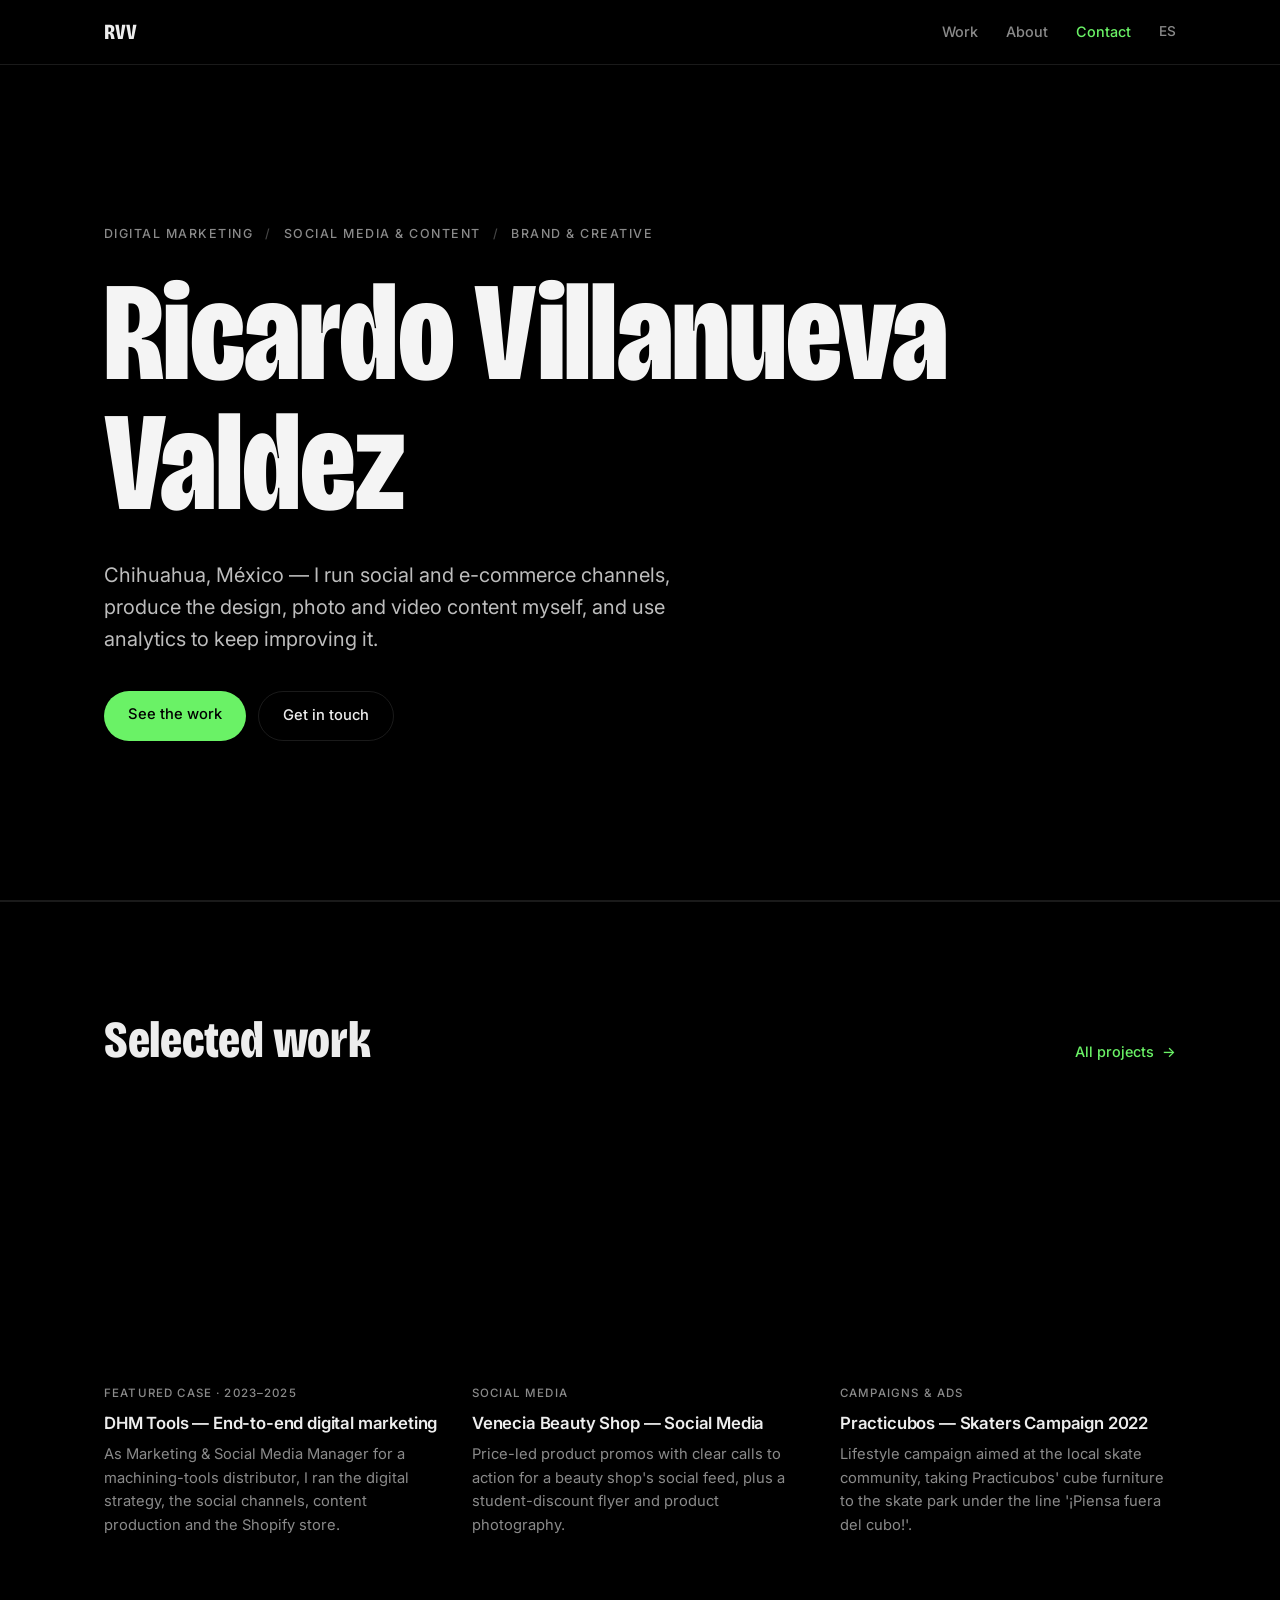
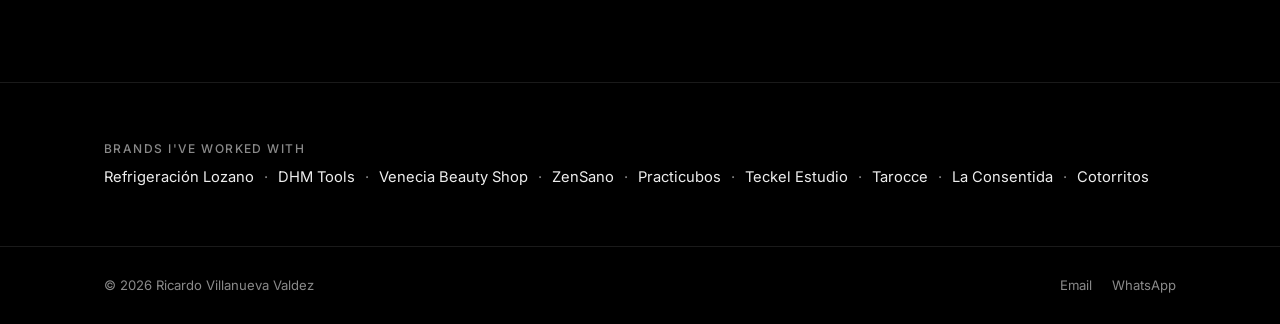
==== commit f590eef9: "Split the portfolio into Home / Work / DHM case / About / Contact pages - Home's first screen is jus" ====
--- a/index.html
+++ b/index.html
@@ -8,199 +8,59 @@
 <meta name="description" content="Digital marketing portfolio of Ricardo Villanueva Valdez: strategy, social media, content production and brand design for brands in Chihuahua, México.">
 <meta property="og:type" content="website">
 <meta property="og:title" content="Ricardo Villanueva Valdez — Digital Marketing &amp; Content">
-<meta property="og:description" content="Strategy, social media, content production and brand design — planned, created and measured in-house.">
+<meta property="og:description" content="Digital marketing portfolio of Ricardo Villanueva Valdez: strategy, social media, content production and brand design for brands in Chihuahua, México.">
 <link rel="preconnect" href="https://fonts.googleapis.com">
 <link rel="preconnect" href="https://fonts.gstatic.com" crossorigin>
-<link href="https://fonts.googleapis.com/css2?family=Inter:wght@400;500;600&display=swap" rel="stylesheet">
+<link href="https://fonts.googleapis.com/css2?family=Bricolage+Grotesque:opsz,wdth,wght@96,75..100,700..800&family=Inter:wght@400;500;600&display=swap" rel="stylesheet">
 <link rel="stylesheet" href="styles.css">
 </head>
-<body>
+<body data-page="home">
 
 <header class="nav" id="nav">
   <div class="wrap nav-inner">
-    <a href="#top" class="logo">RVV</a>
-    <button class="nav-toggle" id="navToggle" aria-label="Menu" aria-expanded="false">
-      <span></span><span></span><span></span>
-    </button>
+    <a href="index.html" class="logo" aria-current="page">RVV</a>
     <nav class="nav-links" id="navLinks">
-      <a href="#expertise" data-i18n="nav.expertise">Expertise</a>
-      <a href="#projects" data-i18n="nav.projects">Projects</a>
-      <a href="#about" data-i18n="nav.about">Experience</a>
-      <a href="#skills" data-i18n="nav.skills">Skills</a>
-      <a href="#contact" class="nav-cta" data-i18n="nav.contact">Contact</a>
+      <a href="work.html" data-i18n="nav.work">Work</a>
+      <a href="about.html" data-i18n="nav.about">About</a>
+      <a href="contact.html" class="nav-cta" data-i18n="nav.contact">Contact</a>
       <button class="lang-toggle" id="langToggle" type="button" aria-label="Switch language">ES</button>
     </nav>
   </div>
 </header>
 
-<main id="top">
+<main>
 
-  <section class="hero">
-    <div class="wrap hero-inner">
+  <section class="intro">
+    <div class="wrap intro-inner">
       <div class="tags">
         <span class="tag" data-i18n="hero.tag1">Digital Marketing</span>
         <span class="tag" data-i18n="hero.tag2">Social Media &amp; Content</span>
         <span class="tag" data-i18n="hero.tag3">Brand &amp; Creative</span>
       </div>
-      <h1>Ricardo Villanueva Valdez</h1>
-      <p class="hero-sub" data-i18n="hero.sub">Chihuahua, México — I run social and e-commerce channels, produce the design, photo and video content myself, and use analytics to keep improving it.</p>
+      <h1 class="intro-name">Ricardo Villanueva Valdez</h1>
+      <p class="intro-role" data-i18n="hero.sub">Chihuahua, México — I run social and e-commerce channels, produce the design, photo and video content myself, and use analytics to keep improving it.</p>
       <div class="hero-actions">
-        <a href="#projects" class="btn btn-primary" data-i18n="hero.cta1">See the work</a>
-        <a href="#contact" class="btn btn-ghost" data-i18n="hero.cta2">Get in touch</a>
+        <a href="work.html" class="btn btn-primary" data-i18n="hero.cta1">See the work</a>
+        <a href="contact.html" class="btn btn-ghost" data-i18n="hero.cta2">Get in touch</a>
       </div>
     </div>
   </section>
 
-  <section class="proof" aria-label="Highlights">
+  <section class="section section--alt" aria-labelledby="featuredTitle">
     <div class="wrap">
-      <div class="stats">
-        <div class="stat">
-          <span class="stat-num">2,000+</span>
-          <p class="stat-label" data-i18n="proof.stat1">Products in the e-commerce catalog I led digital strategy for</p>
-        </div>
-        <div class="stat">
-          <span class="stat-num" data-count=".video-card">11</span>
-          <p class="stat-label" data-i18n="proof.stat2">Videos produced for DHM Tools' social and YouTube channels</p>
-        </div>
-        <div class="stat">
-          <span class="stat-num" data-count=".project">14</span>
-          <p class="stat-label" data-i18n="proof.stat3">Selected projects across campaigns, social, brand and photography</p>
-        </div>
+      <div class="section-head">
+        <h2 class="section-title" id="featuredTitle" data-i18n="home.featured">Selected work</h2>
+        <a class="more-link" href="work.html" data-i18n="home.allWork">All projects</a>
       </div>
-      <div class="brands">
-        <span class="brands-label" data-i18n="proof.brands">Brands I've worked with</span>
-        <ul class="brands-list">
-          <li>Refrigeración Lozano</li>
-          <li>DHM Tools</li>
-          <li>Venecia Beauty Shop</li>
-          <li>ZenSano</li>
-          <li>Practicubos</li>
-          <li>Teckel Estudio</li>
-          <li>Tarocce</li>
-          <li>La Consentida</li>
-          <li>Cotorritos</li>
-        </ul>
-      </div>
-    </div>
-  </section>
-
-  <section id="expertise" class="section">
-    <div class="wrap">
-      <h2 class="section-title" data-i18n="expertise.title">Marketing expertise</h2>
-      <p class="section-sub" data-i18n="expertise.sub">Strategy, content and measurement under one roof — I plan the channel, make the creative and read the numbers.</p>
-
-      <div class="grid grid-work">
-        <article class="card">
-          <div class="card-media" aria-hidden="true"><span class="card-icon">01</span></div>
-          <h3 data-i18n="expertise.p1.title">Strategy &amp; Analytics</h3>
-          <p data-i18n="expertise.p1.desc">Digital strategy, audience segmentation and reach optimization for e-commerce and social channels.</p>
-          <p class="card-tools"><span>Google Ads</span><span>Search Console</span><span>Meta</span><span>Shopify</span></p>
-          <a class="card-link" href="#case-dhm" data-filter-link="all" data-i18n="expertise.linkCase">See the DHM Tools case</a>
-        </article>
-
-        <article class="card">
-          <div class="card-media" aria-hidden="true"><span class="card-icon">02</span></div>
-          <h3 data-i18n="expertise.p2.title">Social Media &amp; Community</h3>
-          <p data-i18n="expertise.p2.desc">Social strategy and community management, with promos, product ads and post series designed in-house for each brand.</p>
-          <p class="card-tools"><span>Meta Business Suite</span><span>Photoshop</span><span>Illustrator</span></p>
-          <a class="card-link" href="#projects" data-filter-link="social" data-i18n="expertise.link">See related work</a>
-        </article>
-
-        <article class="card">
-          <div class="card-media" aria-hidden="true"><span class="card-icon">03</span></div>
-          <h3 data-i18n="expertise.p3.title">Photo &amp; Video Content</h3>
-          <p data-i18n="expertise.p3.desc">Scriptwriting, shooting, editing and retouching of product, lifestyle, event and video content for social and campaigns.</p>
-          <p class="card-tools"><span>Lightroom</span><span>Premiere</span><span>After Effects</span><span>DaVinci</span></p>
-          <a class="card-link" href="#projects" data-filter-link="content" data-i18n="expertise.link">See related work</a>
-        </article>
-
-        <article class="card">
-          <div class="card-media" aria-hidden="true"><span class="card-icon">04</span></div>
-          <h3 data-i18n="expertise.p4.title">Brand &amp; Creative Direction</h3>
-          <p data-i18n="expertise.p4.desc">Brand identities, design systems, packaging, editorial layouts and outdoor advertising, kept consistent across every channel.</p>
-          <p class="card-tools"><span>Illustrator</span><span>Photoshop</span><span>InDesign</span></p>
-          <a class="card-link" href="#projects" data-filter-link="brand" data-i18n="expertise.link">See related work</a>
-        </article>
-
-        <article class="card">
-          <div class="card-media" aria-hidden="true"><span class="card-icon">05</span></div>
-          <h3 data-i18n="expertise.p5.title">E-commerce &amp; Web</h3>
-          <p data-i18n="expertise.p5.desc">Shopify channel management, e-commerce catalog UI, storefront and home page design.</p>
-          <p class="card-tools"><span>Shopify</span><span>Figma</span><span>Dreamweaver</span></p>
-          <a class="card-link" href="#projects" data-filter-link="web" data-i18n="expertise.link">See related work</a>
-        </article>
-      </div>
-    </div>
-  </section>
-
-  <section id="projects" class="section section--alt">
-    <div class="wrap">
-      <h2 class="section-title" data-i18n="projects.title">Selected Work</h2>
-      <p class="section-sub" data-i18n="projects.sub">Campaigns, social content, brand identity and photography for real clients. Filter by what you're looking for.</p>
-
-      <div class="filters" id="projectFilters" role="group" aria-label="Filter projects">
-        <button type="button" class="filter-btn is-active" data-filter="all" aria-pressed="true" data-i18n="filter.all">All</button>
-        <button type="button" class="filter-btn" data-filter="social" aria-pressed="false" data-i18n="topic.social">Social Media</button>
-        <button type="button" class="filter-btn" data-filter="campaign" aria-pressed="false" data-i18n="topic.campaign">Campaigns &amp; Ads</button>
-        <button type="button" class="filter-btn" data-filter="brand" aria-pressed="false" data-i18n="topic.brand">Brand &amp; Editorial</button>
-        <button type="button" class="filter-btn" data-filter="content" aria-pressed="false" data-i18n="topic.content">Photo Content</button>
-        <button type="button" class="filter-btn" data-filter="web" aria-pressed="false" data-i18n="topic.web">Web &amp; E-commerce</button>
-      </div>
-
-      <div class="grid-projects" id="projectGrid">
-        <article class="project project--featured" id="case-dhm" data-topic="social">
-          <a class="project-media" data-gallery="dhmDesign" href="assets/img/dhm-design-3-full.jpg" target="_blank" rel="noopener" title="Ver galería">
+      <div class="grid-projects grid-featured">
+        <article class="project" data-topic="social">
+          <a class="project-media" href="dhm.html">
             <img src="assets/img/dhm-cover.jpg" alt="DHM Tools — posts de ofertas y producto para redes sociales" loading="lazy">
-            <span class="gallery-badge" aria-hidden="true"></span>
           </a>
           <div class="project-body">
             <span class="project-tag" data-i18n="case.eyebrow">Featured case · 2023–2025</span>
             <h3 data-i18n="case.title">DHM Tools — End-to-end digital marketing</h3>
             <p data-i18n="case.intro">As Marketing &amp; Social Media Manager for a machining-tools distributor, I ran the digital strategy, the social channels, content production and the Shopify store.</p>
-            <div class="case-actions">
-              <button type="button" class="case-btn" data-open-gallery="dhmDesign" data-i18n="case.viewPosts">View posts</button>
-              <a class="case-link" href="#video-reel" data-i18n="case.watchVideos">Watch the videos</a>
-            </div>
-          </div>
-          <dl class="case-points">
-            <div>
-              <dt data-i18n="case.strategy.title">Strategy</dt>
-              <dd data-i18n="case.strategy.desc">Google Ads and Search Console for reach; Meta and Shopify analytics to segment audiences across a 2,000+ product catalog.</dd>
-            </div>
-            <div>
-              <dt data-i18n="case.content.title">Content</dt>
-              <dd data-i18n="case.content.desc">Offer and product posts, product and explainer videos, co-branded pieces with Kennametal, Hermle and REGO-FIX, the corporate mascot and the 20th-anniversary book.</dd>
-            </div>
-            <div>
-              <dt data-i18n="case.channels.title">Channels</dt>
-              <dd data-i18n="case.channels.desc">Social media on Meta, YouTube and the Shopify online store.</dd>
-            </div>
-          </dl>
-        </article>
-
-        <article class="project" data-topic="social">
-          <a class="project-media" data-gallery="lozanoMesPatrio" href="assets/img/lozano-mes-patrio-2-full.jpg" target="_blank" rel="noopener" title="Ver galería">
-            <img src="assets/img/mes-patrio-cover.jpg" alt="Refrigeración Lozano — posts de la campaña Mes Patrio" loading="lazy">
-            <span class="gallery-badge" aria-hidden="true"></span>
-          </a>
-          <div class="project-body">
-            <span class="project-tag" data-i18n="topic.social">Social Media</span>
-            <h3 data-i18n="projects.lozanoMesPatrio.title">Refrigeración Lozano — Independence Month Campaign</h3>
-            <p data-i18n="projects.lozanoMesPatrio.desc">Independence Month promo campaign built on Refrigeración Lozano's brand system: '¡Viva el ahorro!' social posts plus limited-time minisplit offers.</p>
-            <p class="project-meta" data-i18n="projects.lozanoMesPatrio.meta">Social media · 3 pieces</p>
-          </div>
-        </article>
-
-        <article class="project" data-topic="campaign">
-          <a class="project-media" data-gallery="lozanoAds" href="assets/img/lozano-anuncios-tonelaje-full.jpg" target="_blank" rel="noopener" title="Ver galería">
-            <img src="assets/img/lozano-ads-cover.jpg" alt="Refrigeración Lozano — serie de anuncios por tonelaje" loading="lazy">
-            <span class="gallery-badge" aria-hidden="true"></span>
-          </a>
-          <div class="project-body">
-            <span class="project-tag" data-i18n="topic.campaign">Campaigns &amp; Ads</span>
-            <h3 data-i18n="projects.lozanoAds.title">Refrigeración Lozano — Last Units Ad Series</h3>
-            <p data-i18n="projects.lozanoAds.desc">'Last units' sales series for Lennox packaged units: one ad per capacity (3 to 12.5 tons) with specs, cash price, interest-free months and a promo deadline.</p>
-            <p class="project-meta" data-i18n="projects.lozanoAds.meta">Product ads · 5 ads</p>
           </div>
         </article>
 
@@ -229,149 +89,25 @@
             <p class="project-meta" data-i18n="projects.skaters.meta">Brand campaign · Lifestyle photography · 13 photos</p>
           </div>
         </article>
+      </div>
+    </div>
+  </section>
 
-        <article class="project" data-topic="campaign">
-          <a class="project-media" data-gallery="lozanoCatalog" href="assets/img/lozano-revista-agosto-full.jpg" target="_blank" rel="noopener" title="Ver galería">
-            <img src="assets/img/lozano-catalog-cover.jpg" alt="Refrigeración Lozano — página de revista de agosto" loading="lazy">
-            <span class="gallery-badge" aria-hidden="true"></span>
-          </a>
-          <div class="project-body">
-            <span class="project-tag" data-i18n="topic.campaign">Campaigns &amp; Ads</span>
-            <h3 data-i18n="projects.lozanoCatalog.title">Refrigeración Lozano — August Magazine Page</h3>
-            <p data-i18n="projects.lozanoCatalog.desc">End-of-summer page ('El calor se va, la climatización se queda') showcasing the Lennox line, with credit and buy-online calls to action.</p>
-            <p class="project-meta" data-i18n="projects.lozanoCatalog.meta">Magazine · Seasonal campaign</p>
-          </div>
-        </article>
-
-        <article class="project" data-topic="web">
-          <a class="project-media" data-gallery="lozanoWeb" href="assets/img/lozano-inicio-web-full.jpg" target="_blank" rel="noopener" title="Ver galería">
-            <img src="assets/img/lozano-web-cover.jpg" alt="Refrigeración Lozano — página de inicio del sitio web" loading="lazy">
-            <span class="gallery-badge" aria-hidden="true"></span>
-          </a>
-          <div class="project-body">
-            <span class="project-tag" data-i18n="topic.web">Web &amp; E-commerce</span>
-            <h3 data-i18n="projects.lozanoWeb.title">Refrigeración Lozano — Website</h3>
-            <p data-i18n="projects.lozanoWeb.desc">Home page for a refrigeration &amp; HVAC distributor with 27 points of sale, organized around shopping by category, brands, current promotions and fast quotes.</p>
-            <p class="project-meta" data-i18n="projects.lozanoWeb.meta">Website · Home page design</p>
-          </div>
-        </article>
-
-        <article class="project" data-topic="brand">
-          <a class="project-media" data-gallery="zensano" href="assets/img/zensano-menu-full.jpg" target="_blank" rel="noopener" title="Ver galería">
-            <img src="assets/img/zensano-cover.jpg" alt="ZenSano — menú y sistema de iconos" loading="lazy">
-            <span class="gallery-badge" aria-hidden="true"></span>
-          </a>
-          <div class="project-body">
-            <span class="project-tag" data-i18n="topic.brand">Brand &amp; Editorial</span>
-            <h3 data-i18n="projects.zensano.title">ZenSano Health Bar — Menu Design</h3>
-            <p data-i18n="projects.zensano.desc">Three-page menu for a health bar, with a dietary-icon system (sugar-free, dairy-free, gluten-free, vegan, keto) so customers spot their options at a glance.</p>
-            <p class="project-meta" data-i18n="projects.zensano.meta">Menu design · Icon system · 3 pages</p>
-          </div>
-        </article>
-
-        <article class="project" data-topic="brand">
-          <a class="project-media" data-gallery="teckel" href="assets/img/teckel-2-full.jpg" target="_blank" rel="noopener" title="Ver galería">
-            <img src="assets/img/teckel-cover.jpg" alt="Teckel Estudio — identidad de marca" loading="lazy">
-            <span class="gallery-badge" aria-hidden="true"></span>
-          </a>
-          <div class="project-body">
-            <span class="project-tag" data-i18n="topic.brand">Brand &amp; Editorial</span>
-            <h3 data-i18n="projects.teckel.title">Teckel Estudio — Brand Identity</h3>
-            <p data-i18n="projects.teckel.desc">Visual identity for a creative photo, video and design studio: logo, social banner, services flyer and poster.</p>
-            <p class="project-meta" data-i18n="projects.teckel.meta">Brand identity · 5 pieces</p>
-          </div>
-        </article>
-
-        <article class="project" data-topic="content">
-          <a class="project-media" data-gallery="calma" href="assets/img/calma-home-1-full.jpg" target="_blank" rel="noopener" title="Ver galería">
-            <img src="assets/img/calma-home-cover.jpg" alt="Calma Home — mesa auxiliar de madera junto a un sillón" loading="lazy">
-            <span class="gallery-badge" aria-hidden="true"></span>
-          </a>
-          <div class="project-body">
-            <span class="project-tag" data-i18n="topic.content">Photo Content</span>
-            <h3 data-i18n="projects.calma.title">Calma Home — Product Photography</h3>
-            <p data-i18n="projects.calma.desc">Product photography for Practicubos' Calma home line: a two-tier wood side table styled with an armchair, a candle and decor, plus detail shots.</p>
-            <p class="project-meta" data-i18n="projects.calma.meta">Product photography · 5 photos</p>
-          </div>
-        </article>
-
-        <article class="project" data-topic="content">
-          <a class="project-media" data-gallery="cotorritos" href="assets/img/cotorritos-bebidas-full.jpg" target="_blank" rel="noopener" title="Ver galería">
-            <img src="assets/img/cotorritos-cover.jpg" alt="Cotorritos — fotografía de bebidas" loading="lazy">
-            <span class="gallery-badge" aria-hidden="true"></span>
-          </a>
-          <div class="project-body">
-            <span class="project-tag" data-i18n="topic.content">Photo Content</span>
-            <h3 data-i18n="projects.cotorritos.title">Cotorritos — Beverage Photography</h3>
-            <p data-i18n="projects.cotorritos.desc">Product photography for a bar's signature drinks.</p>
-            <p class="project-meta" data-i18n="projects.cotorritos.meta">Product &amp; lifestyle photography · 13 photos</p>
-          </div>
-        </article>
-
-        <article class="project" data-topic="content">
-          <a class="project-media" data-gallery="consentida" href="assets/img/consentida-evento-full.jpg" target="_blank" rel="noopener" title="Ver galería">
-            <img src="assets/img/consentida-cover.jpg" alt="La Consentida — fotografía de evento" loading="lazy">
-            <span class="gallery-badge" aria-hidden="true"></span>
-          </a>
-          <div class="project-body">
-            <span class="project-tag" data-i18n="topic.content">Photo Content</span>
-            <h3 data-i18n="projects.consentida.title">La Consentida — Event Photography</h3>
-            <p data-i18n="projects.consentida.desc">Nightlife event photography for a bar.</p>
-            <p class="project-meta" data-i18n="projects.consentida.meta">Event photography · 7 photos</p>
-          </div>
-        </article>
-
-        <article class="project" data-topic="content">
-          <a class="project-media" data-gallery="tarocce" href="assets/img/tarocce-3-full.jpg" target="_blank" rel="noopener" title="Ver galería">
-            <img src="assets/img/tarocce-cover.jpg" alt="Tarocce — fotografía editorial" loading="lazy">
-            <span class="gallery-badge" aria-hidden="true"></span>
-          </a>
-          <div class="project-body">
-            <span class="project-tag" data-i18n="topic.content">Photo Content</span>
-            <h3 data-i18n="projects.tarocce.title">Tarocce — Editorial Photography</h3>
-            <p data-i18n="projects.tarocce.desc">Retouched editorial and documentary-style photography with moody lighting.</p>
-            <p class="project-meta" data-i18n="projects.tarocce.meta">Editorial photography · 7 photos</p>
-          </div>
-        </article>
-
-        <article class="project" data-topic="content">
-          <a class="project-media" data-gallery="armonico" href="assets/img/armonico-9-full.jpg" target="_blank" rel="noopener" title="Ver galería">
-            <img src="assets/img/armonico-escenario-cover.jpg" alt="ARMÓNICO — sillón y tornamesa frente al telón rojo del escenario" loading="lazy">
-            <span class="gallery-badge" aria-hidden="true"></span>
-          </a>
-          <div class="project-body">
-            <span class="project-tag" data-i18n="topic.content">Photo Content</span>
-            <h3 data-i18n="projects.armonico.title">ARMÓNICO — Live Music Photography</h3>
-            <p data-i18n="projects.armonico.desc">Live concert photography under red stage lighting: the stage, the instruments and the crowd around them.</p>
-            <p class="project-meta" data-i18n="projects.armonico.meta">Event photography · 5 photos</p>
-          </div>
-        </article>
-
-        <article class="project" data-topic="content">
-          <a class="project-media" data-gallery="korvinia" href="assets/img/korvinia-1-full.jpg" target="_blank" rel="noopener" title="Ver galería">
-            <img src="assets/img/korvinia-cover.jpg" alt="KORVINIA — mesas auxiliares de madera en tres acabados" loading="lazy">
-            <span class="gallery-badge" aria-hidden="true"></span>
-          </a>
-          <div class="project-body">
-            <span class="project-tag" data-i18n="topic.content">Photo Content</span>
-            <h3 data-i18n="projects.korvinia.title">KORVINIA — Product Photography</h3>
-            <p data-i18n="projects.korvinia.desc">Studio photography of a two-tier wood side table in natural, brown and black finishes, shot as a collection and in detail.</p>
-            <p class="project-meta" data-i18n="projects.korvinia.meta">Product photography · 5 photos</p>
-          </div>
-        </article>
-
-        <article class="project" data-topic="content">
-          <a class="project-media" data-gallery="casas" href="assets/img/casas-2-full.jpg" target="_blank" rel="noopener" title="Ver galería">
-            <img src="assets/img/casas-cover.jpg" alt="Fotografía arquitectónica residencial" loading="lazy">
-            <span class="gallery-badge" aria-hidden="true"></span>
-          </a>
-          <div class="project-body">
-            <span class="project-tag" data-i18n="topic.content">Photo Content</span>
-            <h3 data-i18n="projects.casas.title">Residential Architectural Photography</h3>
-            <p data-i18n="projects.casas.desc">Exterior and interior architectural photography for a residential property.</p>
-            <p class="project-meta" data-i18n="projects.casas.meta">Architectural photography · 7 photos</p>
-          </div>
-        </article>
+  <section class="proof" aria-label="Brands">
+    <div class="wrap">
+      <div class="brands">
+        <span class="brands-label" data-i18n="proof.brands">Brands I've worked with</span>
+        <ul class="brands-list">
+          <li>Refrigeración Lozano</li>
+          <li>DHM Tools</li>
+          <li>Venecia Beauty Shop</li>
+          <li>ZenSano</li>
+          <li>Practicubos</li>
+          <li>Teckel Estudio</li>
+          <li>Tarocce</li>
+          <li>La Consentida</li>
+          <li>Cotorritos</li>
+        </ul>
       </div>
     </div>
   </section>
@@ -384,256 +120,12 @@
     <button class="lightbox-nav lightbox-next" id="lightboxNext" aria-label="Next">&#10095;</button>
     <div class="lightbox-counter" id="lightboxCounter"></div>
   </div>
-
-  <section id="video-reel" class="section">
-    <div class="wrap">
-      <h2 class="section-title" data-i18n="videoReel.title">Video Content — DHM Tools</h2>
-      <p class="section-sub" data-i18n="videoReel.sub">Social media and YouTube video produced for Domínguez Herramientas de México, a machining-tools distributor: product videos, explainers and campaign pieces.</p>
-
-      <div class="grid-videos">
-        <article class="video-card">
-          <div class="video-media">
-            <video controls preload="none" poster="assets/video/dhm-final-ahora-si-poster.jpg">
-              <source src="assets/video/dhm-final-ahora-si.mp4" type="video/mp4">
-            </video>
-          </div>
-          <div class="video-body">
-            <h3 data-i18n="projects.dhmHermle.title">Hermle × DHM Tools — Promo</h3>
-            <p data-i18n="projects.dhmHermle.desc">Vertical social promo for the DHM Tools–Hermle brand partnership.</p>
-          </div>
-        </article>
-
-        <article class="video-card">
-          <div class="video-media">
-            <video controls preload="none" poster="assets/video/dhm-final-publi-poster.jpg">
-              <source src="assets/video/dhm-final-publi.mp4" type="video/mp4">
-            </video>
-          </div>
-          <div class="video-body">
-            <h3 data-i18n="projects.dhmPubli.title">DHM Tools — Brand Ad</h3>
-            <p data-i18n="projects.dhmPubli.desc">Vertical ad piece for DHM Tools social media campaigns.</p>
-          </div>
-        </article>
-
-        <article class="video-card">
-          <div class="video-media">
-            <video controls preload="none" poster="assets/video/dhm-kit-profesionales-poster.jpg">
-              <source src="assets/video/dhm-kit-profesionales.mp4" type="video/mp4">
-            </video>
-          </div>
-          <div class="video-body">
-            <h3 data-i18n="projects.dhmKitPro.title">Master Kit for Professionals</h3>
-            <p data-i18n="projects.dhmKitPro.desc">Product video for a high-performance cutting-tool kit, with animated brand typography.</p>
-          </div>
-        </article>
-
-        <article class="video-card">
-          <div class="video-media">
-            <video controls preload="none" poster="assets/video/dhm-kit-afilado-maximo-poster.jpg">
-              <source src="assets/video/dhm-kit-afilado-maximo.mp4" type="video/mp4">
-            </video>
-          </div>
-          <div class="video-body">
-            <h3 data-i18n="projects.dhmKitAfilado.title">Kit Afilado Máximo</h3>
-            <p data-i18n="projects.dhmKitAfilado.desc">Product video for a cutting-tool sharpening kit.</p>
-          </div>
-        </article>
-
-        <article class="video-card">
-          <div class="video-media">
-            <video controls preload="none" poster="assets/video/dhm-acero-poster.jpg">
-              <source src="assets/video/dhm-acero.mp4" type="video/mp4">
-            </video>
-          </div>
-          <div class="video-body">
-            <h3 data-i18n="projects.dhmAcero.title">ACERO (Steel)</h3>
-            <p data-i18n="projects.dhmAcero.desc">Animated explainer on steel grades for cutting tools.</p>
-          </div>
-        </article>
-
-        <article class="video-card">
-          <div class="video-media">
-            <video controls preload="none" poster="assets/video/dhm-dia-del-ingeniero-poster.jpg">
-              <source src="assets/video/dhm-dia-del-ingeniero.mp4" type="video/mp4">
-            </video>
-          </div>
-          <div class="video-body">
-            <h3 data-i18n="projects.dhmIngeniero.title">Engineer's Day</h3>
-            <p data-i18n="projects.dhmIngeniero.desc">Commemorative video for the Engineer's Day campaign.</p>
-          </div>
-        </article>
-
-        <article class="video-card">
-          <a class="video-media" href="https://youtu.be/N_RsyqBEWCQ" target="_blank" rel="noopener" title="Ver en YouTube">
-            <img src="assets/video/dhm-yt-ktm-3vsf-poster.jpg" alt="KTM 3VSF" loading="lazy">
-            <span class="play-badge" aria-hidden="true"><svg viewBox="0 0 24 24" fill="white"><circle cx="12" cy="12" r="11" fill="rgba(0,0,0,0.55)"/><path d="M10 8l6 4-6 4z" fill="white"/></svg></span>
-          </a>
-          <div class="video-body">
-            <h3 data-i18n="projects.dhmKtm.title">KTM 3VSF</h3>
-            <p data-i18n="projects.dhmKtm.desc">Product video for the KTM 3VSF grinding machine.</p>
-          </div>
-        </article>
-
-        <article class="video-card">
-          <a class="video-media video-media--wide" href="https://youtu.be/oJQb-z72P_o" target="_blank" rel="noopener" title="Ver en YouTube">
-            <img src="assets/video/dhm-yt-rectificadora-kent-poster.jpg" alt="Rectificadora CGS 618M de Kent USA" loading="lazy">
-            <span class="play-badge" aria-hidden="true"><svg viewBox="0 0 24 24" fill="white"><circle cx="12" cy="12" r="11" fill="rgba(0,0,0,0.55)"/><path d="M10 8l6 4-6 4z" fill="white"/></svg></span>
-          </a>
-          <div class="video-body">
-            <h3 data-i18n="projects.dhmKent.title">Kent USA CGS 618M Grinder</h3>
-            <p data-i18n="projects.dhmKent.desc">Product video for the Kent USA CGS 618M cylindrical grinder.</p>
-          </div>
-        </article>
-
-        <article class="video-card">
-          <a class="video-media" href="https://youtu.be/REu9yi24cR8" target="_blank" rel="noopener" title="Ver en YouTube">
-            <img src="assets/video/dhm-yt-conocenos-poster.jpg" alt="DHM Tools — Conócenos" loading="lazy">
-            <span class="play-badge" aria-hidden="true"><svg viewBox="0 0 24 24" fill="white"><circle cx="12" cy="12" r="11" fill="rgba(0,0,0,0.55)"/><path d="M10 8l6 4-6 4z" fill="white"/></svg></span>
-          </a>
-          <div class="video-body">
-            <h3 data-i18n="projects.dhmConocenos.title">DHM Tools — About Us</h3>
-            <p data-i18n="projects.dhmConocenos.desc">Brand introduction video.</p>
-          </div>
-        </article>
-
-        <article class="video-card">
-          <a class="video-media" href="https://youtu.be/rIg2DRBKunM" target="_blank" rel="noopener" title="Ver en YouTube">
-            <img src="assets/video/dhm-yt-kencut-kennametal-poster.jpg" alt="KenCut de Kennametal" loading="lazy">
-            <span class="play-badge" aria-hidden="true"><svg viewBox="0 0 24 24" fill="white"><circle cx="12" cy="12" r="11" fill="rgba(0,0,0,0.55)"/><path d="M10 8l6 4-6 4z" fill="white"/></svg></span>
-          </a>
-          <div class="video-body">
-            <h3 data-i18n="projects.dhmKencut.title">Kennametal KenCut</h3>
-            <p data-i18n="projects.dhmKencut.desc">Product video for the Kennametal KenCut cutting line.</p>
-          </div>
-        </article>
-
-        <article class="video-card">
-          <a class="video-media" href="https://youtube.com/shorts/HVVZ8DQklmU" target="_blank" rel="noopener" title="Ver en YouTube">
-            <img src="assets/video/dhm-yt-pgc-2506-poster.jpg" alt="REGO-FIX PGC 2506" loading="lazy">
-            <span class="play-badge" aria-hidden="true"><svg viewBox="0 0 24 24" fill="white"><circle cx="12" cy="12" r="11" fill="rgba(0,0,0,0.55)"/><path d="M10 8l6 4-6 4z" fill="white"/></svg></span>
-          </a>
-          <div class="video-body">
-            <h3 data-i18n="projects.dhmPgc.title">REGO-FIX PGC 2506</h3>
-            <p data-i18n="projects.dhmPgc.desc">Product YouTube Short for the REGO-FIX PGC 2506 clamping system.</p>
-          </div>
-        </article>
-      </div>
-    </div>
-  </section>
-
-  <section id="about" class="section section--alt">
-    <div class="wrap">
-      <h2 class="section-title" data-i18n="about.title">Experience</h2>
-
-      <div class="timeline">
-        <div class="timeline-item">
-          <div class="timeline-date" data-i18n="exp1.date">2024 — Present</div>
-          <div class="timeline-body">
-            <h3 data-i18n="exp1.role">Fashion Design Instructor</h3>
-            <p class="timeline-org">Universidad Durango · Chihuahua, MX</p>
-            <ul class="timeline-list">
-              <li data-i18n="exp1.b1">Teach practical classes in Photoshop, Illustrator and CLO3D applied to fashion design.</li>
-              <li data-i18n="exp1.b2">Create educational materials in digital illustration and 3D garment rendering.</li>
-              <li data-i18n="exp1.b3">Train students on industry-standard tools and digital textile design.</li>
-            </ul>
-          </div>
-        </div>
-
-        <div class="timeline-item timeline-item--featured">
-          <div class="timeline-date">2023 — 2025</div>
-          <div class="timeline-body">
-            <h3><span data-i18n="exp2.role">Marketing and Social Media Manager</span> <span class="timeline-badge" data-i18n="exp.featured">Marketing role</span></h3>
-            <p class="timeline-org">DHM Tools · Chihuahua, MX</p>
-            <ul class="timeline-list">
-              <li data-i18n="exp2.b1">Developed and ran the digital marketing strategy and social community management.</li>
-              <li data-i18n="exp2.b2">Produced graphic and audiovisual content aligned to the brand identity.</li>
-              <li data-i18n="exp2.b3">Managed the Shopify e-commerce channel.</li>
-              <li data-i18n="exp2.b4">Created the corporate mascot illustrations and laid out the 20th-anniversary book.</li>
-              <li data-i18n="exp2.b5">Maintained the company's visual identity.</li>
-            </ul>
-            <p class="timeline-links">
-              <a href="#video-reel" data-i18n="exp2.linkVideo">Video content</a>
-              <a href="#case-dhm" data-filter-link="all" data-i18n="exp2.linkWork">DHM Tools case</a>
-            </p>
-          </div>
-        </div>
-
-        <div class="timeline-item">
-          <div class="timeline-date">2022 — 2023</div>
-          <div class="timeline-body">
-            <h3 data-i18n="exp3.role">Graphic and Marketing Designer</h3>
-            <p class="timeline-org">Grupo Ragonia · Chihuahua, MX</p>
-            <ul class="timeline-list">
-              <li data-i18n="exp3.b1">Coordinated commercial product and lifestyle photography for Calma Home, Venecia Beauty Shop, ZenSano and Practicubos.</li>
-              <li data-i18n="exp3.b2">Handled scriptwriting and video editing for digital campaigns.</li>
-              <li data-i18n="exp3.b3">Designed editorial menus in InDesign with a custom dietary-icon system.</li>
-              <li data-i18n="exp3.b4">Delivered outdoor advertising and branding across multiple brands.</li>
-            </ul>
-          </div>
-        </div>
-      </div>
-    </div>
-  </section>
-
-  <section id="skills" class="section">
-    <div class="wrap">
-      <h2 class="section-title" data-i18n="skills.title">Skills &amp; Tools</h2>
-      <div class="skills-grid">
-        <div class="skill-group">
-          <h3 data-i18n="skills.group4">Marketing &amp; Analytics</h3>
-          <ul>
-            <li>Google Ads</li>
-            <li>Search Console</li>
-            <li>Shopify</li>
-            <li>Meta Business Suite</li>
-          </ul>
-        </div>
-        <div class="skill-group">
-          <h3 data-i18n="skills.group1">Design</h3>
-          <ul>
-            <li>Photoshop</li>
-            <li>Illustrator</li>
-            <li>InDesign</li>
-            <li>CLO3D</li>
-          </ul>
-        </div>
-        <div class="skill-group">
-          <h3 data-i18n="skills.group2">Photo &amp; Video</h3>
-          <ul>
-            <li>Lightroom</li>
-            <li>Premiere Pro</li>
-            <li>After Effects</li>
-            <li>DaVinci Resolve</li>
-          </ul>
-        </div>
-        <div class="skill-group">
-          <h3 data-i18n="skills.group3">UX / UI</h3>
-          <ul>
-            <li>Figma</li>
-            <li>Dreamweaver</li>
-          </ul>
-        </div>
-      </div>
-    </div>
-  </section>
-
-  <section id="contact" class="section">
-    <div class="wrap contact-inner">
-      <h2 class="section-title" data-i18n="contact.title">Let's work together</h2>
-      <p class="section-sub" data-i18n="contact.sub">Open to freelance, collaborations and full-time roles in digital marketing, social media and content.</p>
-      <a class="btn btn-primary" href="mailto:ricardovillanueva0399@gmail.com">ricardovillanueva0399@gmail.com</a>
-      <div class="social">
-        <a href="https://wa.me/526144042554" target="_blank" rel="noopener">WhatsApp</a>
-        <a href="#" target="_blank" rel="noopener">Instagram</a>
-      </div>
-    </div>
-  </section>
-
 </main>
 
 <footer class="footer">
-  <div class="wrap">
-    <p>&copy; <span id="year"></span> Ricardo Villanueva Valdez. <span data-i18n="footer.built">Built with plain HTML/CSS/JS.</span></p>
+  <div class="wrap footer-inner">
+    <p>&copy; <span id="year"></span> Ricardo Villanueva Valdez</p>
+    <p class="footer-links"><a href="mailto:ricardovillanueva0399@gmail.com" data-i18n="footer.email">Email</a><a href="https://wa.me/526144042554" target="_blank" rel="noopener">WhatsApp</a></p>
   </div>
 </footer>
 
--- a/styles.css
+++ b/styles.css
@@ -3,12 +3,15 @@
   --black:#000000;
   --surface:#0d0d0d;
   --ink:#ededed;
+  --ink-soft:#bdbdbd;
   --muted:#8a8a8a;
   --border:rgba(255,255,255,0.1);
   --neon:#6AF266;
   --mint:#A1FF9E;
   --radius:8px;
   --maxw:1120px;
+  --nav-h:64px;
+  --ff-display:'Bricolage Grotesque', 'Arial Narrow', sans-serif;
   --ff:'Inter', system-ui, sans-serif;
   --ease:cubic-bezier(.16,.84,.44,1);
 }
@@ -16,19 +19,27 @@
 *,*::before,*::after{box-sizing:border-box;}
 html{scroll-behavior:smooth;}
 body{
-  margin:0;
+  margin:0;min-height:100vh;min-height:100svh;
+  display:flex;flex-direction:column;
   font-family:var(--ff);
   color:var(--ink);
   background:var(--black);
   line-height:1.6;
   -webkit-font-smoothing:antialiased;
 }
+main{flex:1;}
 img{max-width:100%;display:block;}
 a{color:inherit;}
 [hidden]{display:none!important;}
 a:focus-visible,button:focus-visible{outline:2px solid var(--neon);outline-offset:3px;}
 .wrap{max-width:var(--maxw);margin:0 auto;padding:0 24px;}
 
+/* Display type: the name, page and section titles, big numbers */
+.intro-name,.page-title,.section-title,.stat-num,.contact-email{
+  font-family:var(--ff-display);font-weight:800;font-stretch:75%;
+  letter-spacing:-0.005em;line-height:.92;
+}
+
 /* Scroll-reveal */
 .reveal{
   opacity:0;transform:translateY(16px);
@@ -42,18 +53,19 @@
   .reveal{opacity:1!important;transform:none!important;}
 }
 
-/* Nav */
+/* Nav: always visible, three tabs + language */
 .nav{
   position:sticky;top:0;z-index:50;
   background:rgba(0,0,0,0.85);
   backdrop-filter:blur(8px);
   border-bottom:1px solid var(--border);
 }
-.nav-inner{display:flex;align-items:center;justify-content:space-between;height:64px;}
-.logo{font-weight:600;font-size:1rem;letter-spacing:0.02em;text-decoration:none;}
+.nav-inner{display:flex;align-items:center;justify-content:space-between;gap:16px;height:var(--nav-h);}
+.logo{font-family:var(--ff-display);font-weight:800;font-stretch:75%;font-size:1.35rem;letter-spacing:0.01em;text-decoration:none;}
 .nav-links{display:flex;align-items:center;gap:28px;}
 .nav-links a{text-decoration:none;font-weight:500;font-size:0.9rem;color:var(--muted);transition:color .2s ease;}
-.nav-links a:hover{color:var(--ink);}
+.nav-links a:hover,.nav-links a[aria-current]{color:var(--ink);}
+.nav-links a[aria-current]{text-decoration:underline;text-decoration-color:var(--neon);text-underline-offset:6px;text-decoration-thickness:1px;}
 .nav-links a.nav-cta{color:var(--neon);}
 .nav-links a.nav-cta:hover{color:var(--mint);}
 .lang-toggle{
@@ -62,26 +74,20 @@
   transition:color .2s ease;
 }
 .lang-toggle:hover{color:var(--ink);}
-.nav-toggle{display:none;flex-direction:column;gap:5px;background:none;border:0;cursor:pointer;padding:8px;}
-.nav-toggle span{width:20px;height:1.5px;background:var(--ink);display:block;}
-
-/* Hero */
-.hero{
-  min-height:min(80vh,720px);padding:120px 0 96px;
+
+/* Home: first screen is the name and what he does */
+.intro{
+  min-height:calc(100vh - var(--nav-h));min-height:calc(100svh - var(--nav-h));
   display:flex;flex-direction:column;justify-content:center;
-  border-bottom:1px solid var(--border);
-}
-.hero-inner{width:100%;animation:fadeUp .9s var(--ease) both;}
-.hero-inner>*{max-width:860px;}
+  padding:72px 0;border-bottom:1px solid var(--border);
+}
+.intro-inner{width:100%;animation:fadeUp .9s var(--ease) both;}
 @keyframes fadeUp{from{opacity:0;transform:translateY(12px);}}
-.tags{display:flex;flex-wrap:wrap;margin:0 0 20px;}
+.tags{display:flex;flex-wrap:wrap;margin:0 0 24px;}
 .tag{font-weight:500;font-size:0.78rem;text-transform:uppercase;letter-spacing:0.12em;color:var(--muted);}
 .tag:not(:last-child)::after{content:'/';margin:0 12px;opacity:0.5;}
-.hero h1{
-  font-size:clamp(2.6rem,7vw,5rem);font-weight:600;
-  letter-spacing:-0.04em;line-height:1;margin:0 0 28px;
-}
-.hero-sub{font-size:1.1rem;color:var(--muted);max-width:540px;margin:0 0 36px;}
+.intro-name{font-size:clamp(3.2rem,11vw,9rem);color:#f4f4f4;margin:0 0 32px;}
+.intro-role{font-size:clamp(1.05rem,1.6vw,1.25rem);color:var(--ink-soft);max-width:600px;margin:0 0 36px;}
 .hero-actions{display:flex;gap:12px;flex-wrap:wrap;}
 
 .btn{
@@ -94,28 +100,47 @@
 .btn-ghost{color:var(--ink);border:1px solid var(--border);}
 .btn-ghost:hover{border-color:var(--ink);}
 
-/* Sections */
-.section{padding:120px 0;}
+/* Sections and page heads */
+.section{padding:112px 0;}
 .section--alt{border-top:1px solid var(--border);border-bottom:1px solid var(--border);}
-.section-title{
-  font-size:clamp(1.75rem,3.5vw,2.5rem);font-weight:600;
-  letter-spacing:-0.03em;line-height:1.1;margin:0 0 14px;
-}
+.section--alt + .section--alt{border-top:0;}
+.section--flush{padding-top:0;}
+.section.page{padding:88px 0 112px;}
+.page-title{font-size:clamp(2.8rem,8vw,6rem);margin:0 0 24px;}
+.section-title{font-size:clamp(2rem,4.5vw,3.25rem);line-height:1;margin:0 0 16px;}
 .section-sub{color:var(--muted);max-width:600px;margin:0 0 56px;font-size:1.02rem;}
-
-/* Proof band */
-.proof{border-bottom:1px solid var(--border);padding:64px 0 56px;}
-.stats{display:grid;grid-template-columns:repeat(auto-fit,minmax(210px,1fr));gap:32px 48px;margin-bottom:48px;}
-.stat-num{display:inline-block;font-size:clamp(2.4rem,5vw,3.4rem);font-weight:600;letter-spacing:-0.04em;line-height:1;}
-.stat-label{margin:12px 0 0;color:var(--muted);font-size:0.9rem;max-width:260px;}
-.brands{display:flex;flex-wrap:wrap;align-items:baseline;gap:8px 24px;padding-top:28px;border-top:1px solid var(--border);}
+.lead{font-size:clamp(1.05rem,1.5vw,1.2rem);color:var(--ink-soft);max-width:640px;margin:0 0 56px;}
+.lead:last-child{margin-bottom:0;}
+.eyebrow{font-weight:500;font-size:0.75rem;text-transform:uppercase;letter-spacing:0.12em;color:var(--muted);margin:0 0 16px;}
+.section-head{display:flex;flex-wrap:wrap;align-items:baseline;justify-content:space-between;gap:12px 24px;margin-bottom:48px;}
+.section-head .section-title{margin:0;}
+.more-link,.back-link{font-weight:500;font-size:0.9rem;text-decoration:none;}
+.more-link{color:var(--neon);}
+.more-link::after{content:'\2192';display:inline-block;margin-left:8px;transition:transform .2s ease;}
+.more-link:hover::after{transform:translateX(4px);}
+.back-link{display:inline-block;color:var(--muted);margin-bottom:40px;transition:color .2s ease;}
+.back-link::before{content:'\2190';display:inline-block;margin-right:8px;}
+.back-link:hover{color:var(--ink);}
+
+/* Closing call to action on inner pages */
+.next-inner{display:flex;flex-direction:column;align-items:flex-start;gap:28px;}
+.next-inner .section-title{margin:0;}
+
+/* Brands strip (home) */
+.proof{padding:56px 0;}
+.brands{display:flex;flex-wrap:wrap;align-items:baseline;gap:8px 24px;}
 .brands-label{font-weight:500;font-size:0.75rem;text-transform:uppercase;letter-spacing:0.12em;color:var(--muted);}
 .brands-list{list-style:none;margin:0;padding:0;display:flex;flex-wrap:wrap;font-size:0.92rem;}
 .brands-list li{white-space:nowrap;}
 .brands-list li:not(:last-child)::after{content:'·';margin:0 10px;color:var(--muted);}
 
-/* Expertise: one row per area */
-.grid-work{border-bottom:1px solid var(--border);}
+/* Stats (DHM case) */
+.stats{display:grid;grid-template-columns:repeat(auto-fit,minmax(220px,1fr));gap:32px 48px;max-width:760px;margin:0 0 64px;}
+.stat-num{display:inline-block;font-size:clamp(2.8rem,6vw,4.25rem);}
+.stat-label{margin:12px 0 0;color:var(--muted);font-size:0.9rem;max-width:260px;}
+
+/* Expertise: one row per area (About) */
+.grid-work{border-bottom:1px solid var(--border);margin-top:40px;}
 .card{
   display:grid;grid-template-columns:4rem minmax(0,1fr) minmax(0,1.4fr);column-gap:32px;
   padding:32px 0;border-top:1px solid var(--border);
@@ -133,7 +158,7 @@
 .card-link:hover::after{transform:translateX(4px);}
 
 /* Projects */
-.section-sub + .filters{margin-top:-24px;}
+.lead + .filters{margin-top:-16px;}
 .filters{display:flex;flex-wrap:wrap;gap:8px 24px;margin:0 0 48px;}
 .filter-btn{
   font-family:var(--ff);font-weight:500;font-size:0.9rem;line-height:1;
@@ -160,30 +185,39 @@
 .project-body p{margin:0;color:var(--muted);font-size:0.92rem;}
 .project-body .project-meta{margin-top:auto;padding-top:12px;font-size:0.8rem;opacity:0.7;}
 
-/* Featured case study */
+/* Featured case card (Work) */
 .project--featured{grid-column:1 / -1;display:grid;grid-template-columns:minmax(0,1.4fr) minmax(0,1fr);gap:0 48px;align-items:center;}
 .project--featured .project-body{padding:0;}
-.project--featured h3{font-size:clamp(1.4rem,2.4vw,1.9rem);letter-spacing:-0.03em;line-height:1.15;margin-bottom:14px;}
+.project--featured h3{font-family:var(--ff-display);font-weight:800;font-stretch:75%;font-size:clamp(1.8rem,3.2vw,2.6rem);letter-spacing:0;line-height:.98;margin-bottom:16px;}
 .project--featured .project-body > p{font-size:1rem;}
-.case-points{
-  grid-column:1 / -1;margin:40px 0 0;padding-top:28px;border-top:1px solid var(--border);
-  display:grid;grid-template-columns:repeat(3,minmax(0,1fr));gap:24px 40px;
-}
-.case-points dt{font-weight:600;font-size:0.9rem;margin-bottom:6px;}
-.case-points dd{margin:0;color:var(--muted);font-size:0.9rem;}
 .case-actions{display:flex;flex-wrap:wrap;align-items:center;gap:12px 24px;margin-top:28px;}
 .case-btn{
-  font-family:var(--ff);font-weight:500;font-size:0.9rem;cursor:pointer;
+  display:inline-block;font-family:var(--ff);font-weight:500;font-size:0.9rem;cursor:pointer;text-decoration:none;
   background:var(--neon);color:var(--black);border:0;border-radius:999px;padding:11px 22px;
   transition:background-color .2s ease;
 }
 .case-btn:hover{background:var(--mint);}
-.case-link{font-weight:500;font-size:0.9rem;color:var(--ink);text-decoration:none;border-bottom:1px solid var(--border);transition:border-color .2s ease;}
+.case-link{
+  font-family:var(--ff);font-weight:500;font-size:0.9rem;color:var(--ink);text-decoration:none;cursor:pointer;
+  background:none;border:0;border-bottom:1px solid var(--border);padding:0;transition:border-color .2s ease;
+}
 .case-link:hover{border-color:var(--ink);}
 @media (max-width:820px){
   .project--featured{grid-template-columns:1fr;}
   .project--featured .project-body{padding-top:20px;}
-  .case-points{grid-template-columns:1fr;margin-top:28px;}
+}
+
+/* DHM case page */
+.case-cover{margin:0;max-width:880px;}
+.case-cover .case-actions{margin-top:20px;}
+.case-points{
+  margin:0;display:grid;grid-template-columns:repeat(3,minmax(0,1fr));gap:24px 40px;
+}
+.case-points--page{margin-top:72px;padding-top:32px;border-top:1px solid var(--border);}
+.case-points dt{font-weight:600;font-size:0.95rem;margin-bottom:6px;}
+.case-points dd{margin:0;color:var(--muted);font-size:0.92rem;}
+@media (max-width:820px){
+  .case-points{grid-template-columns:1fr;}
 }
 
 /* Lightbox */
@@ -218,7 +252,7 @@
   .lightbox-next{right:4px;}
 }
 
-/* Video reel */
+/* Video reel (DHM case) */
 .grid-videos{display:grid;grid-template-columns:repeat(auto-fit,minmax(200px,1fr));gap:48px 24px;}
 .video-card{display:flex;flex-direction:column;}
 .video-media{display:block;position:relative;aspect-ratio:9/16;border-radius:var(--radius);background:var(--surface);overflow:hidden;}
@@ -230,7 +264,7 @@
 .video-body h3{font-size:0.95rem;font-weight:600;margin:0 0 4px;}
 .video-body p{margin:0;color:var(--muted);font-size:0.85rem;}
 
-/* Timeline */
+/* Timeline (About) */
 .timeline{border-left:1px solid var(--border);padding-left:32px;display:flex;flex-direction:column;gap:48px;margin-top:40px;}
 .timeline-item{position:relative;}
 .timeline-item::before{
@@ -253,40 +287,46 @@
 .timeline-links a{font-weight:500;font-size:0.85rem;color:var(--neon);text-decoration:none;}
 .timeline-links a:hover{color:var(--mint);}
 
-/* Skills */
+/* Skills (About) */
 .skills-grid{display:grid;grid-template-columns:repeat(auto-fit,minmax(200px,1fr));gap:40px 32px;margin-top:40px;}
 .skill-group h3{font-size:0.75rem;font-weight:500;text-transform:uppercase;letter-spacing:0.12em;color:var(--muted);margin:0 0 12px;}
 .skill-group ul{list-style:none;margin:0;padding:0;}
 .skill-group li{padding:10px 0;border-bottom:1px solid var(--border);}
 
-/* Contact */
-.contact-inner{text-align:center;}
-.contact-inner .section-sub{margin-left:auto;margin-right:auto;margin-bottom:36px;}
-.social{display:flex;justify-content:center;gap:28px;margin-top:32px;}
-.social a{text-decoration:none;font-weight:500;font-size:0.92rem;color:var(--muted);transition:color .2s ease;}
-.social a:hover{color:var(--ink);}
+/* Contact page */
+.contact-email{
+  display:inline-block;font-size:clamp(1.5rem,5.4vw,4rem);line-height:1.05;overflow-wrap:anywhere;
+  color:var(--ink);text-decoration:none;border-bottom:2px solid var(--neon);padding-bottom:6px;margin:0 0 48px;
+  transition:color .2s ease;
+}
+.contact-email:hover{color:var(--neon);}
+.contact-list{list-style:none;margin:0;padding:0;display:flex;flex-wrap:wrap;gap:12px 32px;}
+.contact-list a{font-weight:500;color:var(--muted);text-decoration:none;transition:color .2s ease;}
+.contact-list a:hover{color:var(--ink);}
 
 /* Footer */
-.footer{padding:28px 0;text-align:center;color:var(--muted);font-size:0.82rem;border-top:1px solid var(--border);}
-
-@media (max-width:960px){
-  .nav-links{gap:20px;}
+.footer{padding:28px 0;color:var(--muted);font-size:0.82rem;border-top:1px solid var(--border);}
+.footer-inner{display:flex;flex-wrap:wrap;justify-content:space-between;gap:8px 24px;}
+.footer p{margin:0;}
+.footer-links{display:flex;gap:20px;}
+.footer-links a{text-decoration:none;transition:color .2s ease;}
+.footer-links a:hover{color:var(--ink);}
+
+@media (max-width:720px){
+  .section{padding:80px 0;}
+  .section.page{padding:56px 0 80px;}
+  .intro{padding:56px 0;}
+  .card{grid-template-columns:2.5rem minmax(0,1fr);row-gap:8px;padding:28px 0;}
+  .card-media{grid-row:1;}
+  .card h3,.card > p,.card-link{grid-column:2;grid-row:auto;}
 }
 @media (max-width:640px){
   .tags{flex-direction:column;gap:6px;}
   .tag:not(:last-child)::after{content:none;}
 }
-@media (max-width:720px){
-  .nav-links{
-    position:absolute;top:64px;left:0;right:0;background:var(--black);
-    flex-direction:column;align-items:flex-start;padding:20px 24px;gap:18px;
-    border-bottom:1px solid var(--border);display:none;
-  }
-  .nav-links.open{display:flex;}
-  .nav-toggle{display:flex;}
-  .section{padding:88px 0;}
-  .hero{padding:96px 0 80px;}
-  .card{grid-template-columns:2.5rem minmax(0,1fr);row-gap:8px;padding:28px 0;}
-  .card-media{grid-row:1;}
-  .card h3,.card > p,.card-link{grid-column:2;grid-row:auto;}
-}
+@media (max-width:480px){
+  .wrap{padding:0 20px;}
+  .nav-links{gap:16px;}
+  .nav-links a,.lang-toggle{font-size:0.82rem;}
+  .logo{font-size:1.2rem;}
+}
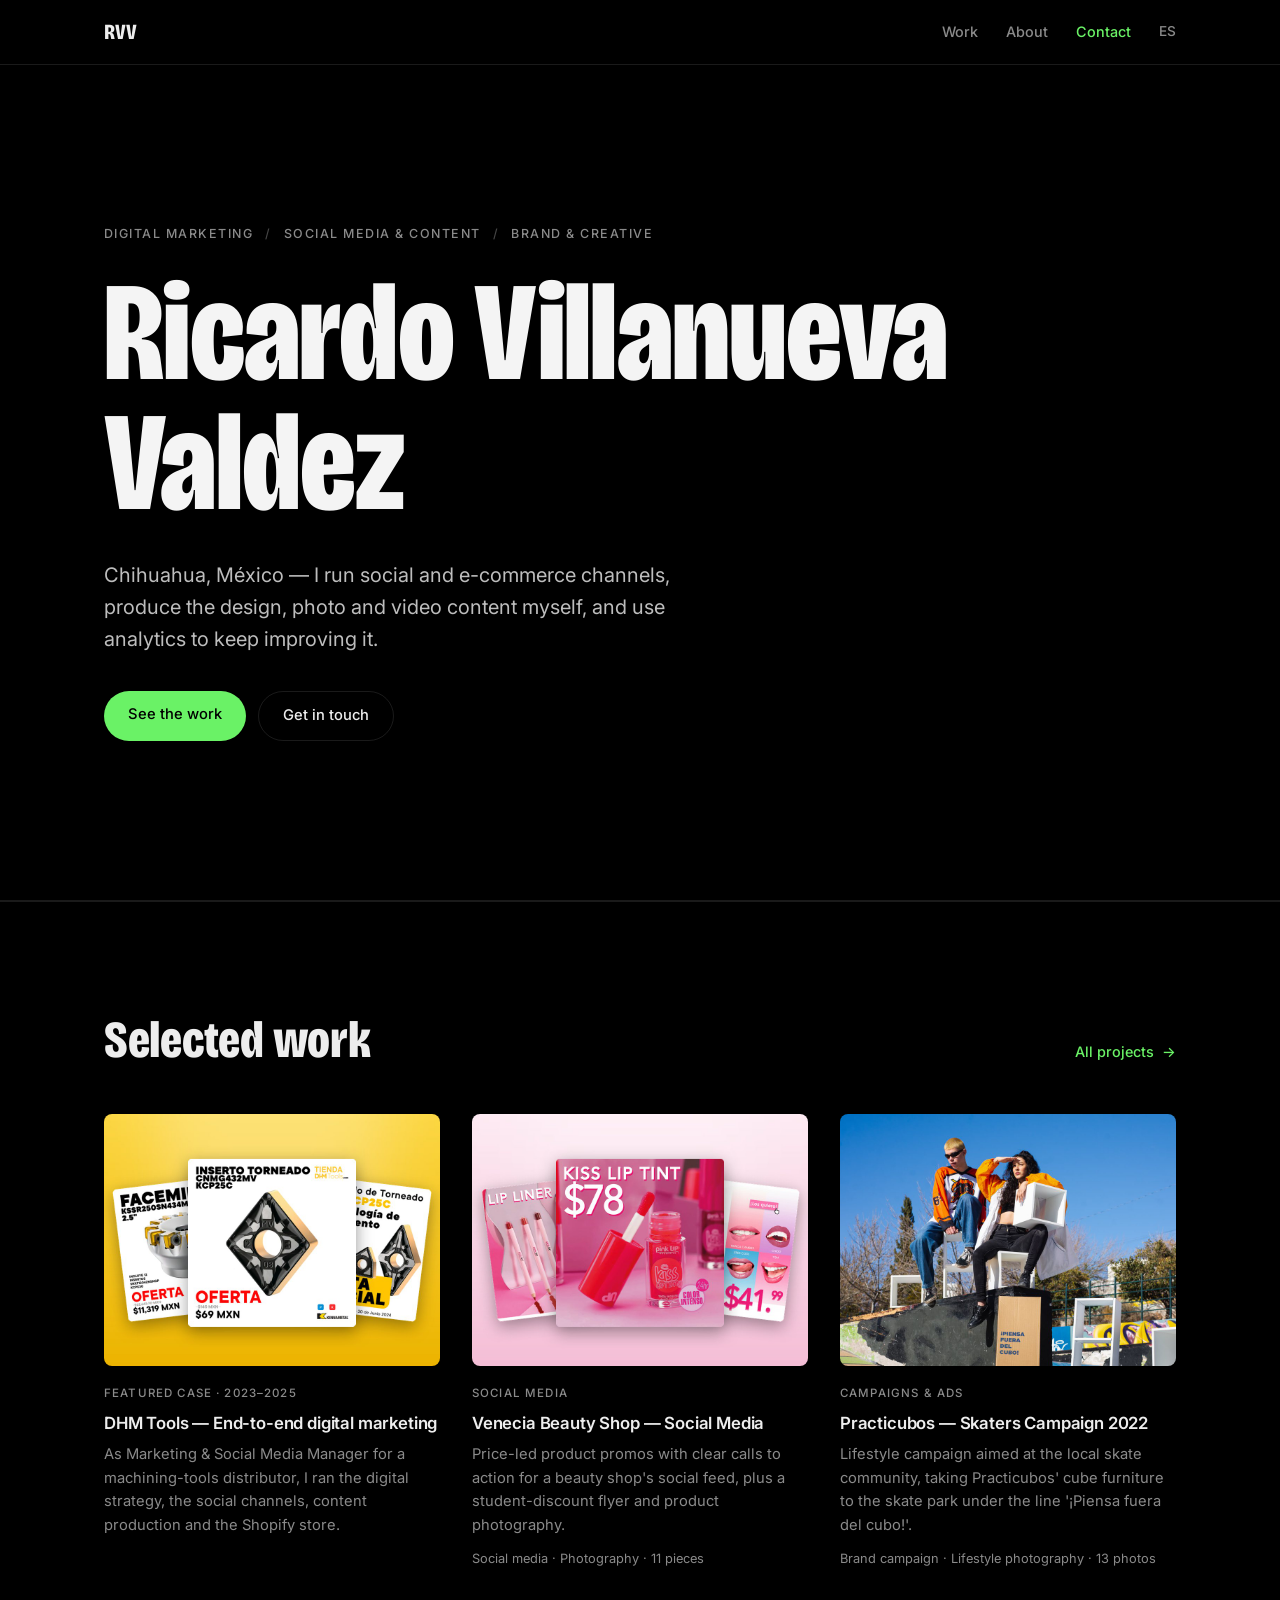
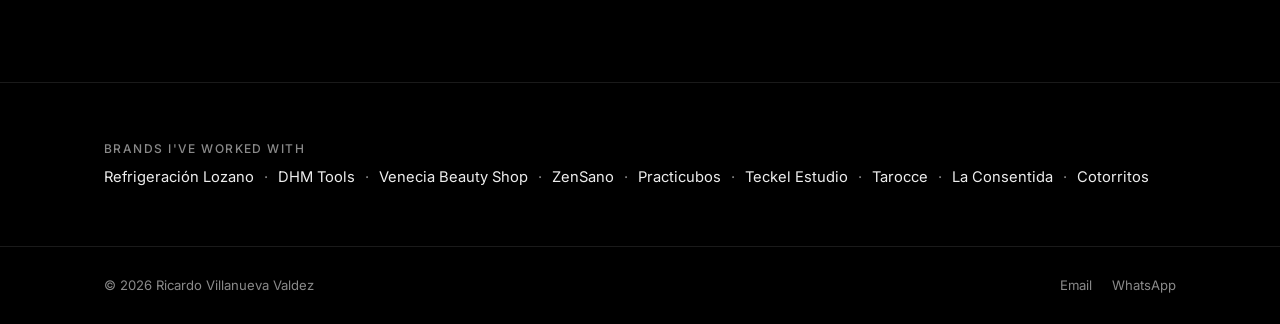
==== commit 21694ab6: "Fix review findings on the multi-page split - Anchored sections (#expertise, #skills, #videos) no lo" ====
--- a/index.html
+++ b/index.html
@@ -8,7 +8,7 @@
 <meta name="description" content="Digital marketing portfolio of Ricardo Villanueva Valdez: strategy, social media, content production and brand design for brands in Chihuahua, México.">
 <meta property="og:type" content="website">
 <meta property="og:title" content="Ricardo Villanueva Valdez — Digital Marketing &amp; Content">
-<meta property="og:description" content="Digital marketing portfolio of Ricardo Villanueva Valdez: strategy, social media, content production and brand design for brands in Chihuahua, México.">
+<meta property="og:description" content="Strategy, social media, content production and brand design — planned, created and measured in-house.">
 <link rel="preconnect" href="https://fonts.googleapis.com">
 <link rel="preconnect" href="https://fonts.gstatic.com" crossorigin>
 <link href="https://fonts.googleapis.com/css2?family=Bricolage+Grotesque:opsz,wdth,wght@96,75..100,700..800&family=Inter:wght@400;500;600&display=swap" rel="stylesheet">
@@ -93,10 +93,10 @@
     </div>
   </section>
 
-  <section class="proof" aria-label="Brands">
+  <section class="proof" aria-labelledby="brandsLabel">
     <div class="wrap">
       <div class="brands">
-        <span class="brands-label" data-i18n="proof.brands">Brands I've worked with</span>
+        <span class="brands-label" id="brandsLabel" data-i18n="proof.brands">Brands I've worked with</span>
         <ul class="brands-list">
           <li>Refrigeración Lozano</li>
           <li>DHM Tools</li>
--- a/styles.css
+++ b/styles.css
@@ -17,7 +17,7 @@
 }
 
 *,*::before,*::after{box-sizing:border-box;}
-html{scroll-behavior:smooth;}
+html{scroll-behavior:smooth;scroll-padding-top:var(--nav-h);}
 body{
   margin:0;min-height:100vh;min-height:100svh;
   display:flex;flex-direction:column;
@@ -63,7 +63,7 @@
 .nav-inner{display:flex;align-items:center;justify-content:space-between;gap:16px;height:var(--nav-h);}
 .logo{font-family:var(--ff-display);font-weight:800;font-stretch:75%;font-size:1.35rem;letter-spacing:0.01em;text-decoration:none;}
 .nav-links{display:flex;align-items:center;gap:28px;}
-.nav-links a{text-decoration:none;font-weight:500;font-size:0.9rem;color:var(--muted);transition:color .2s ease;}
+.nav-links a{white-space:nowrap;text-decoration:none;font-weight:500;font-size:0.9rem;color:var(--muted);transition:color .2s ease;}
 .nav-links a:hover,.nav-links a[aria-current]{color:var(--ink);}
 .nav-links a[aria-current]{text-decoration:underline;text-decoration-color:var(--neon);text-underline-offset:6px;text-decoration-thickness:1px;}
 .nav-links a.nav-cta{color:var(--neon);}
@@ -86,7 +86,7 @@
 .tags{display:flex;flex-wrap:wrap;margin:0 0 24px;}
 .tag{font-weight:500;font-size:0.78rem;text-transform:uppercase;letter-spacing:0.12em;color:var(--muted);}
 .tag:not(:last-child)::after{content:'/';margin:0 12px;opacity:0.5;}
-.intro-name{font-size:clamp(3.2rem,11vw,9rem);color:#f4f4f4;margin:0 0 32px;}
+.intro-name{font-size:clamp(3.2rem,min(11vw,17vh),9rem);color:#f4f4f4;margin:0 0 32px;}
 .intro-role{font-size:clamp(1.05rem,1.6vw,1.25rem);color:var(--ink-soft);max-width:600px;margin:0 0 36px;}
 .hero-actions{display:flex;gap:12px;flex-wrap:wrap;}
 
@@ -104,7 +104,7 @@
 .section{padding:112px 0;}
 .section--alt{border-top:1px solid var(--border);border-bottom:1px solid var(--border);}
 .section--alt + .section--alt{border-top:0;}
-.section--flush{padding-top:0;}
+.section.section--flush{padding-top:0;}
 .section.page{padding:88px 0 112px;}
 .page-title{font-size:clamp(2.8rem,8vw,6rem);margin:0 0 24px;}
 .section-title{font-size:clamp(2rem,4.5vw,3.25rem);line-height:1;margin:0 0 16px;}
@@ -181,14 +181,14 @@
 .project-media:hover .gallery-badge{opacity:1;}
 .project-body{display:flex;flex-direction:column;flex:1;padding-top:18px;}
 .project-tag{font-weight:500;font-size:0.72rem;text-transform:uppercase;letter-spacing:0.1em;color:var(--muted);margin-bottom:8px;}
-.project-body h3{font-size:1.05rem;font-weight:600;letter-spacing:-0.01em;margin:0 0 6px;}
+.project-body :is(h2,h3){font-size:1.05rem;font-weight:600;letter-spacing:-0.01em;margin:0 0 6px;}
 .project-body p{margin:0;color:var(--muted);font-size:0.92rem;}
-.project-body .project-meta{margin-top:auto;padding-top:12px;font-size:0.8rem;opacity:0.7;}
+.project-body .project-meta{margin-top:auto;padding-top:12px;font-size:0.8rem;}
 
 /* Featured case card (Work) */
 .project--featured{grid-column:1 / -1;display:grid;grid-template-columns:minmax(0,1.4fr) minmax(0,1fr);gap:0 48px;align-items:center;}
 .project--featured .project-body{padding:0;}
-.project--featured h3{font-family:var(--ff-display);font-weight:800;font-stretch:75%;font-size:clamp(1.8rem,3.2vw,2.6rem);letter-spacing:0;line-height:.98;margin-bottom:16px;}
+.project--featured :is(h2,h3){font-family:var(--ff-display);font-weight:800;font-stretch:75%;font-size:clamp(1.8rem,3.2vw,2.6rem);letter-spacing:0;line-height:.98;margin-bottom:16px;}
 .project--featured .project-body > p{font-size:1rem;}
 .case-actions{display:flex;flex-wrap:wrap;align-items:center;gap:12px 24px;margin-top:28px;}
 .case-btn{
@@ -324,9 +324,16 @@
   .tags{flex-direction:column;gap:6px;}
   .tag:not(:last-child)::after{content:none;}
 }
+@media (max-height:700px){
+  .intro{padding:40px 0;}
+}
 @media (max-width:480px){
   .wrap{padding:0 20px;}
   .nav-links{gap:16px;}
   .nav-links a,.lang-toggle{font-size:0.82rem;}
   .logo{font-size:1.2rem;}
 }
+@media (max-width:360px){
+  .nav-inner{gap:12px;}
+  .nav-links{gap:12px;}
+}
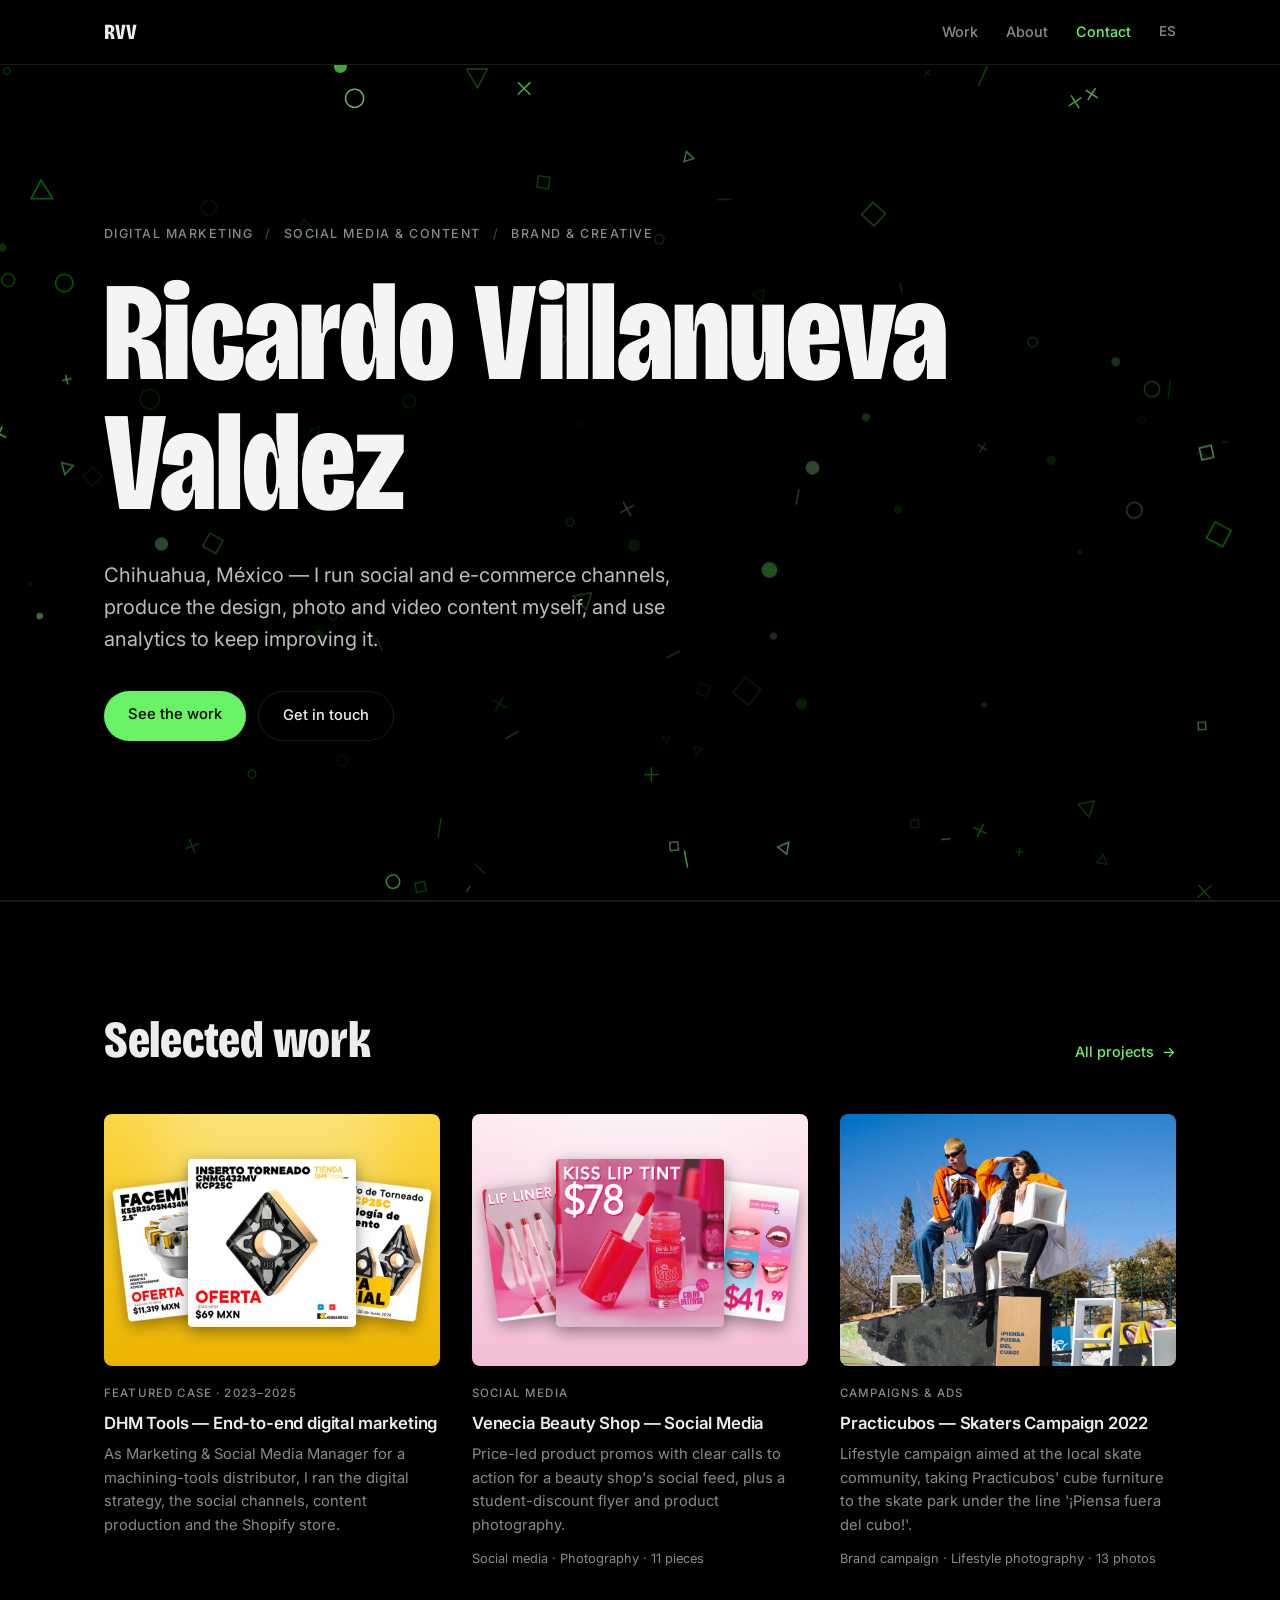
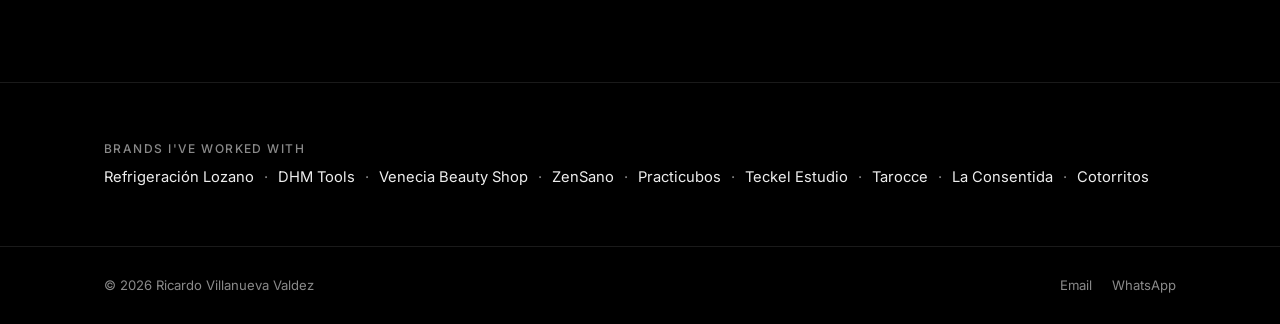
==== commit 166318b5: "Add green shapes on Home that move away from the pointer A canvas behind the first screen draws smal" ====
--- a/index.html
+++ b/index.html
@@ -31,6 +31,7 @@
 <main>
 
   <section class="intro">
+    <canvas class="intro-shapes" aria-hidden="true"></canvas>
     <div class="wrap intro-inner">
       <div class="tags">
         <span class="tag" data-i18n="hero.tag1">Digital Marketing</span>
@@ -65,7 +66,7 @@
         </article>
 
         <article class="project" data-topic="social content">
-          <a class="project-media" data-gallery="venecia" href="assets/img/venecia-3-full.jpg" target="_blank" rel="noopener" title="Ver galería">
+          <a class="project-media" data-gallery="venecia" href="assets/img/venecia-3-full.jpg" target="_blank" rel="noopener" title="View gallery" data-i18n-title="ui.gallery">
             <img src="assets/img/venecia-cover.jpg" alt="Venecia Beauty Shop — promociones para redes sociales" loading="lazy">
             <span class="gallery-badge" aria-hidden="true"></span>
           </a>
@@ -78,7 +79,7 @@
         </article>
 
         <article class="project" data-topic="campaign content">
-          <a class="project-media" data-gallery="skaters" href="assets/img/skaters-8-full.jpg" target="_blank" rel="noopener" title="Ver galería">
+          <a class="project-media" data-gallery="skaters" href="assets/img/skaters-8-full.jpg" target="_blank" rel="noopener" title="View gallery" data-i18n-title="ui.gallery">
             <img src="assets/img/skaters-cover.jpg" alt="Practicubos — campaña Skaters con muebles de cubos" loading="lazy">
             <span class="gallery-badge" aria-hidden="true"></span>
           </a>
@@ -113,11 +114,11 @@
   </section>
 
   <div class="lightbox" id="lightbox" aria-hidden="true">
-    <button class="lightbox-close" id="lightboxClose" aria-label="Close">&times;</button>
-    <button class="lightbox-nav lightbox-prev" id="lightboxPrev" aria-label="Previous">&#10094;</button>
+    <button class="lightbox-close" id="lightboxClose" aria-label="Close" data-i18n-label="ui.close">&times;</button>
+    <button class="lightbox-nav lightbox-prev" id="lightboxPrev" aria-label="Previous" data-i18n-label="ui.prev">&#10094;</button>
     <img class="lightbox-img" id="lightboxImg" src="" alt="">
     <p class="lightbox-caption" id="lightboxCaption"></p>
-    <button class="lightbox-nav lightbox-next" id="lightboxNext" aria-label="Next">&#10095;</button>
+    <button class="lightbox-nav lightbox-next" id="lightboxNext" aria-label="Next" data-i18n-label="ui.next">&#10095;</button>
     <div class="lightbox-counter" id="lightboxCounter"></div>
   </div>
 </main>
@@ -130,5 +131,6 @@
 </footer>
 
 <script src="script.js"></script>
+<script src="shapes.js"></script>
 </body>
 </html>
--- a/styles.css
+++ b/styles.css
@@ -81,6 +81,8 @@
   display:flex;flex-direction:column;justify-content:center;
   padding:72px 0;border-bottom:1px solid var(--border);
 }
+.intro{position:relative;overflow:hidden;isolation:isolate;}
+.intro-shapes{position:absolute;inset:0;width:100%;height:100%;z-index:-1;pointer-events:none;}
 .intro-inner{width:100%;animation:fadeUp .9s var(--ease) both;}
 @keyframes fadeUp{from{opacity:0;transform:translateY(12px);}}
 .tags{display:flex;flex-wrap:wrap;margin:0 0 24px;}
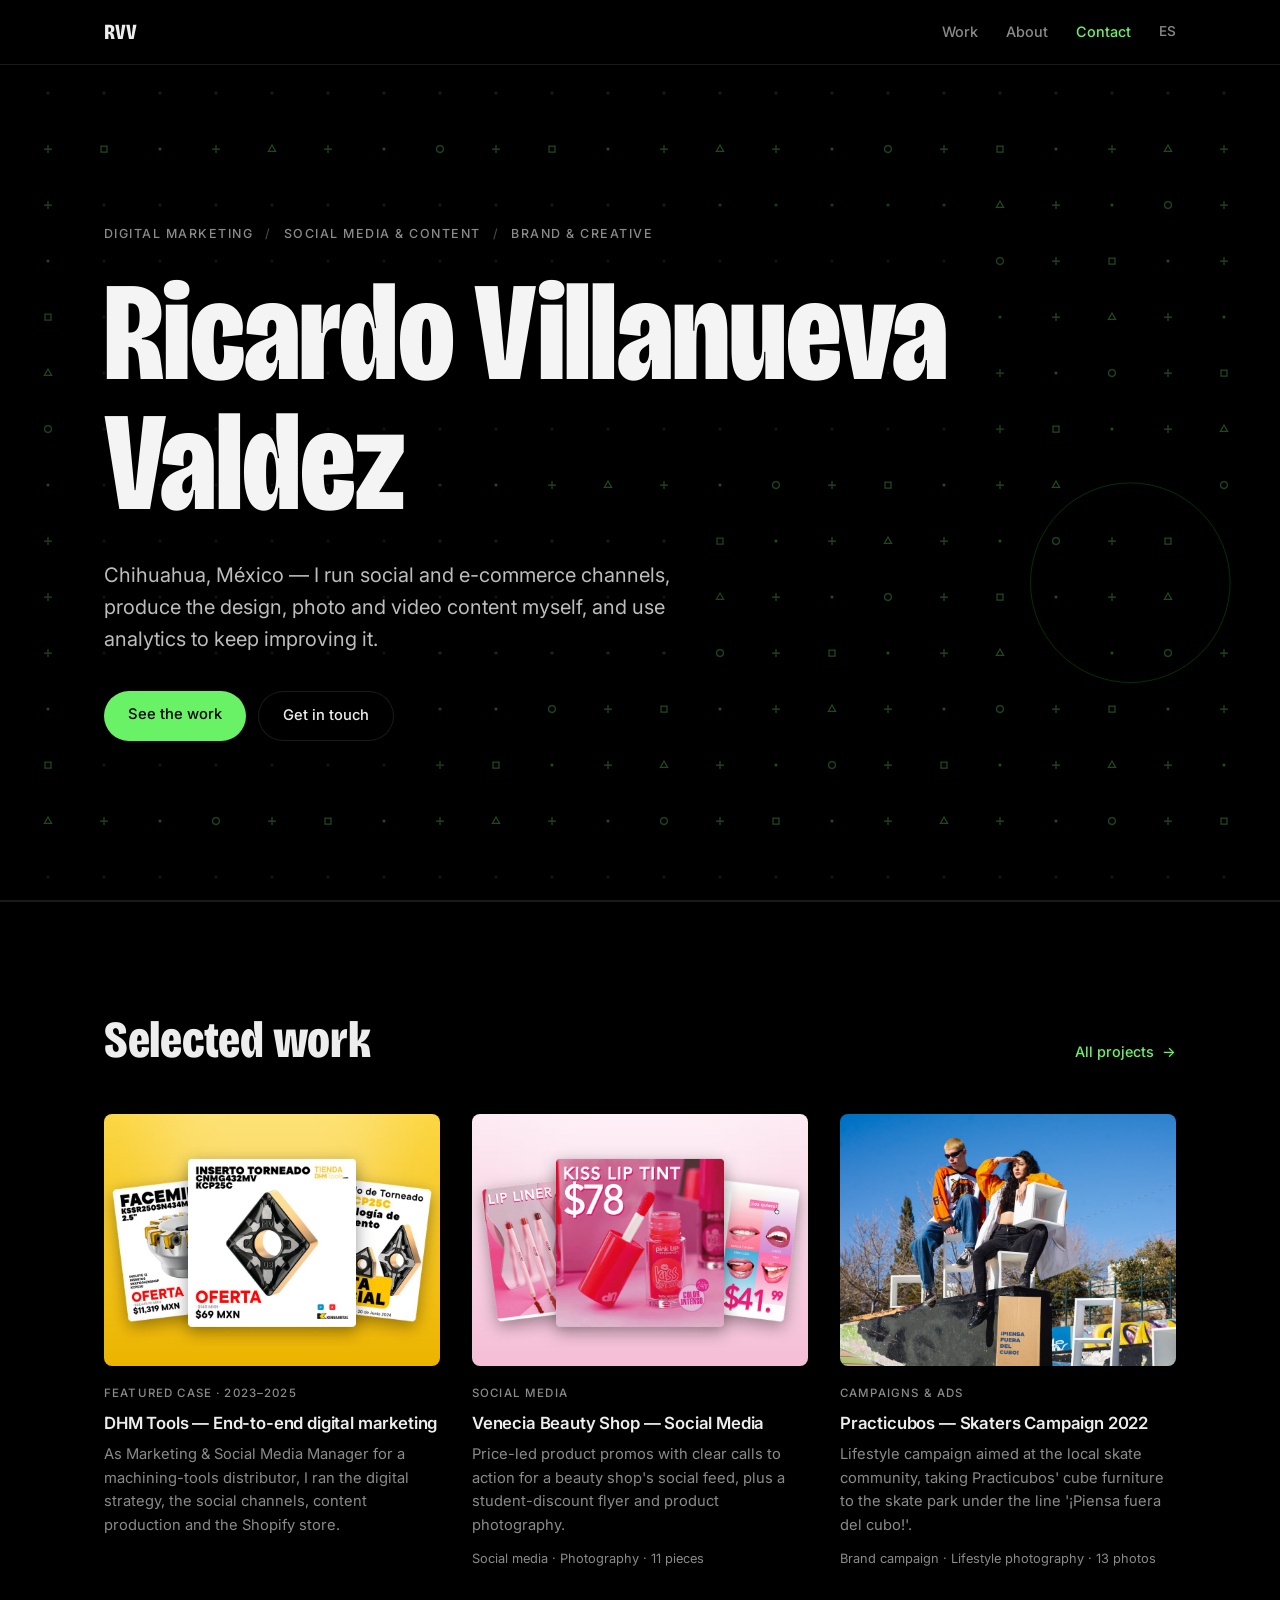
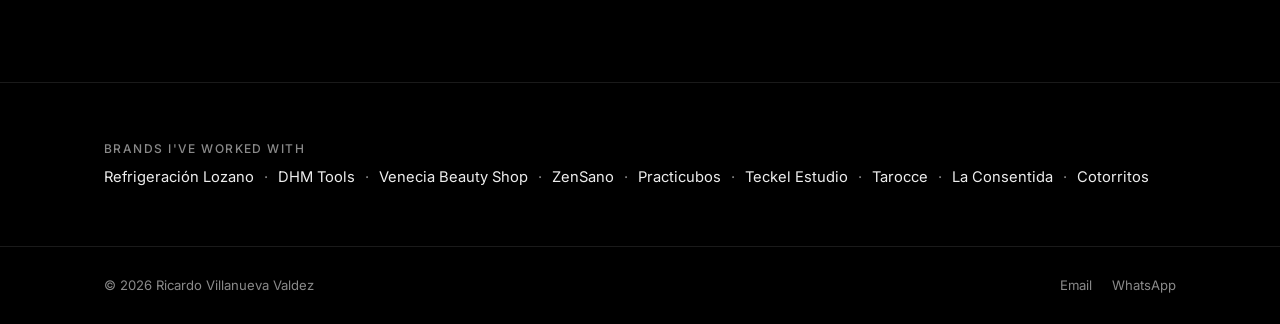
==== commit bcc345da: "Tighten the Home intro on phones - Phones: the intro hugs its content instead of filling the screen," ====
--- a/index.html
+++ b/index.html
@@ -39,7 +39,7 @@
         <span class="tag" data-i18n="hero.tag3">Brand &amp; Creative</span>
       </div>
       <h1 class="intro-name">Ricardo Villanueva Valdez</h1>
-      <p class="intro-role" data-i18n="hero.sub">Chihuahua, México — I run social and e-commerce channels, produce the design, photo and video content myself, and use analytics to keep improving it.</p>
+      <p class="intro-role" data-i18n="hero.sub">Chihuahua, México — I run social and e-&#8288;commerce channels, produce the design, photo and video content myself, and use analytics to keep improving it.</p>
       <div class="hero-actions">
         <a href="work.html" class="btn btn-primary" data-i18n="hero.cta1">See the work</a>
         <a href="contact.html" class="btn btn-ghost" data-i18n="hero.cta2">Get in touch</a>
--- a/styles.css
+++ b/styles.css
@@ -81,7 +81,7 @@
   display:flex;flex-direction:column;justify-content:center;
   padding:72px 0;border-bottom:1px solid var(--border);
 }
-.intro{position:relative;overflow:hidden;isolation:isolate;}
+.intro{position:relative;overflow:hidden;isolation:isolate;touch-action:pan-y pinch-zoom;}
 .intro-shapes{position:absolute;inset:0;width:100%;height:100%;z-index:-1;pointer-events:none;}
 .intro-inner{width:100%;animation:fadeUp .9s var(--ease) both;}
 @keyframes fadeUp{from{opacity:0;transform:translateY(12px);}}
@@ -99,7 +99,7 @@
 }
 .btn-primary{background:var(--neon);color:var(--black);}
 .btn-primary:hover{background:var(--mint);}
-.btn-ghost{color:var(--ink);border:1px solid var(--border);}
+.btn-ghost{color:var(--ink);background:var(--black);border:1px solid var(--border);}
 .btn-ghost:hover{border-color:var(--ink);}
 
 /* Sections and page heads */
@@ -317,17 +317,34 @@
 @media (max-width:720px){
   .section{padding:80px 0;}
   .section.page{padding:56px 0 80px;}
-  .intro{padding:56px 0;}
+  /* Phones: the intro hugs its content instead of filling the screen, so no empty bands */
+  .intro{min-height:0;padding:56px 0 64px;}
+  .intro-name{margin-bottom:24px;}
+  .intro-role{margin-bottom:28px;}
   .card{grid-template-columns:2.5rem minmax(0,1fr);row-gap:8px;padding:28px 0;}
   .card-media{grid-row:1;}
   .card h3,.card > p,.card-link{grid-column:2;grid-row:auto;}
 }
 @media (max-width:640px){
-  .tags{flex-direction:column;gap:6px;}
+  .tags{flex-direction:column;gap:2px;margin-bottom:20px;}
+  .tag{font-size:0.72rem;}
   .tag:not(:last-child)::after{content:none;}
 }
 @media (max-height:700px){
   .intro{padding:40px 0;}
+}
+/* Small phones (320x568): tighter spacing so the buttons stay on the first screen */
+@media (max-width:360px) and (max-height:600px){
+  .intro{padding-top:24px;}
+  .intro-name{margin-bottom:20px;}
+  .intro-role{margin-bottom:24px;}
+}
+/* Landscape phones: keep the buttons on the first screen */
+@media (max-height:500px){
+  .intro{padding:20px 0;}
+  .tags{margin-bottom:12px;}
+  .intro-name{margin-bottom:16px;}
+  .intro-role{max-width:680px;margin-bottom:20px;}
 }
 @media (max-width:480px){
   .wrap{padding:0 20px;}
@@ -338,4 +355,7 @@
 @media (max-width:360px){
   .nav-inner{gap:12px;}
   .nav-links{gap:12px;}
-}
+  /* Both buttons on one line at 320px */
+  .hero-actions{gap:10px;}
+  .hero-actions .btn{padding:12px 20px;}
+}
